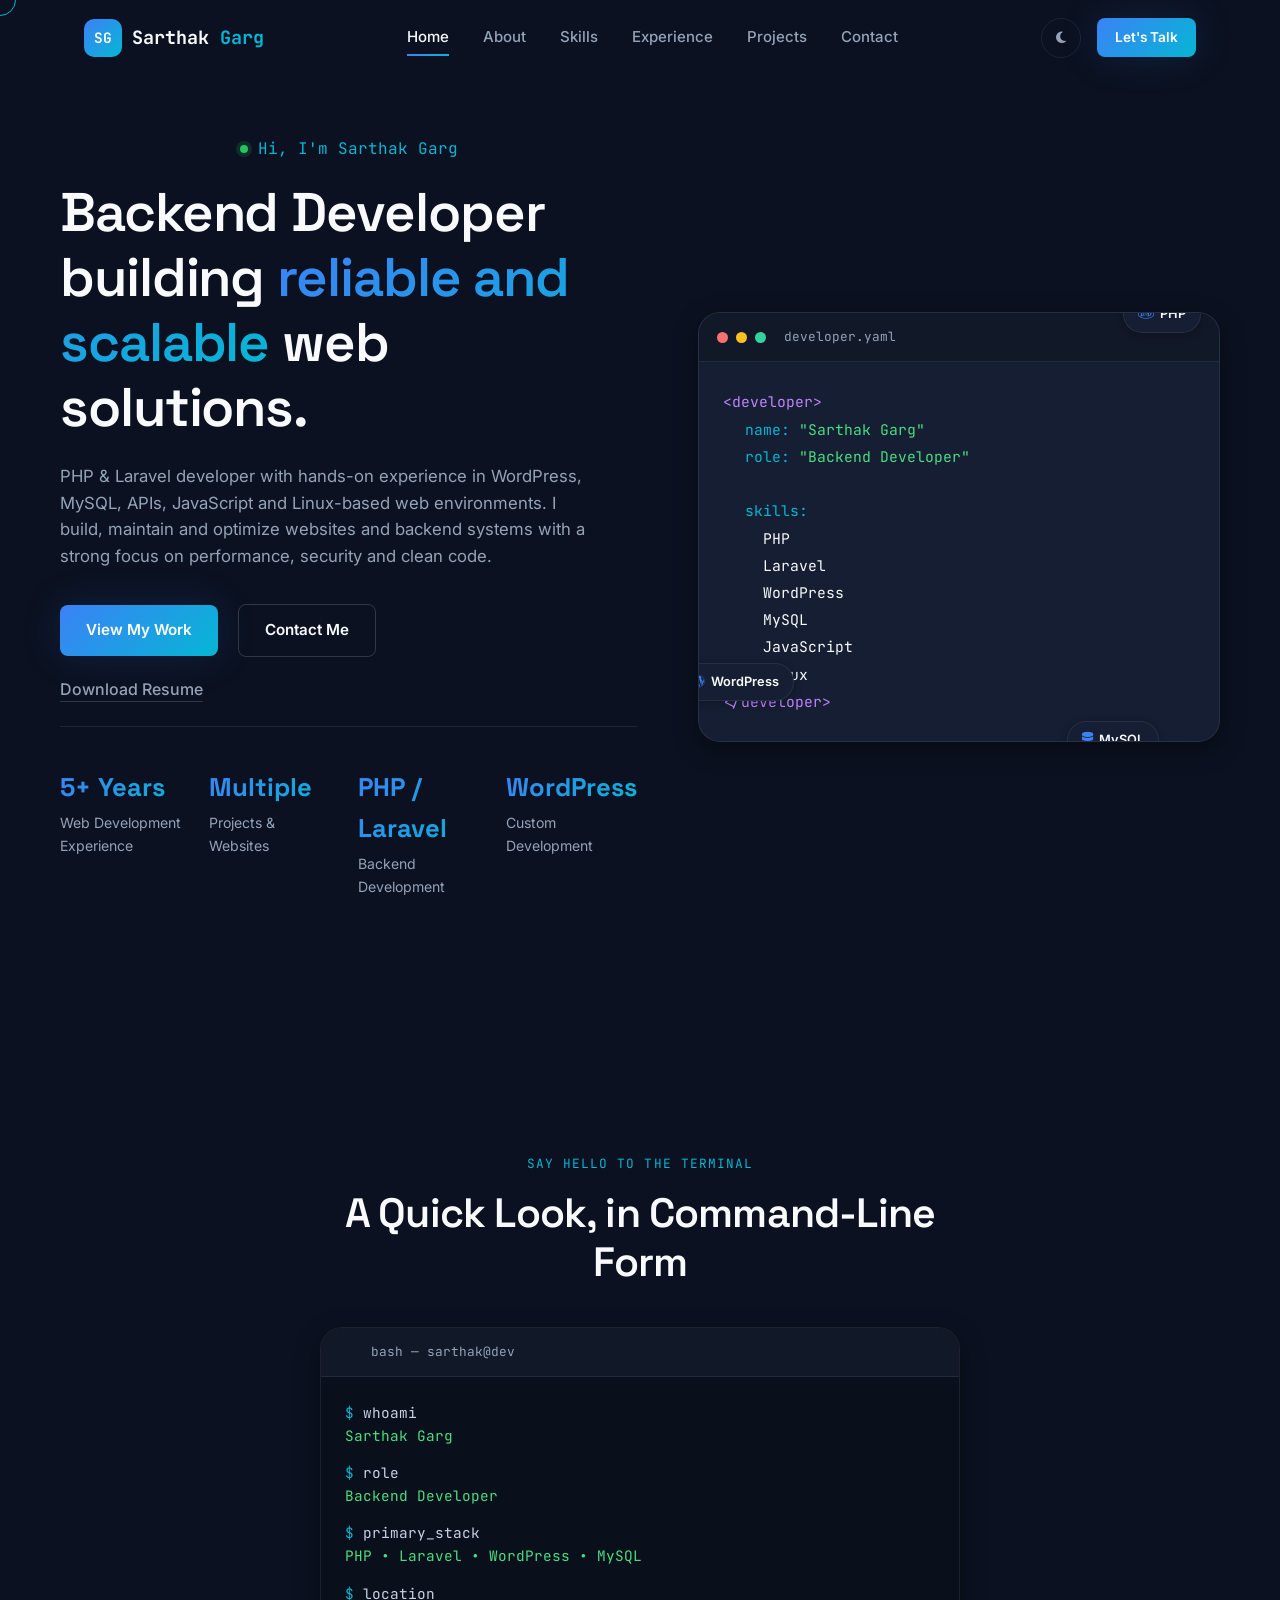
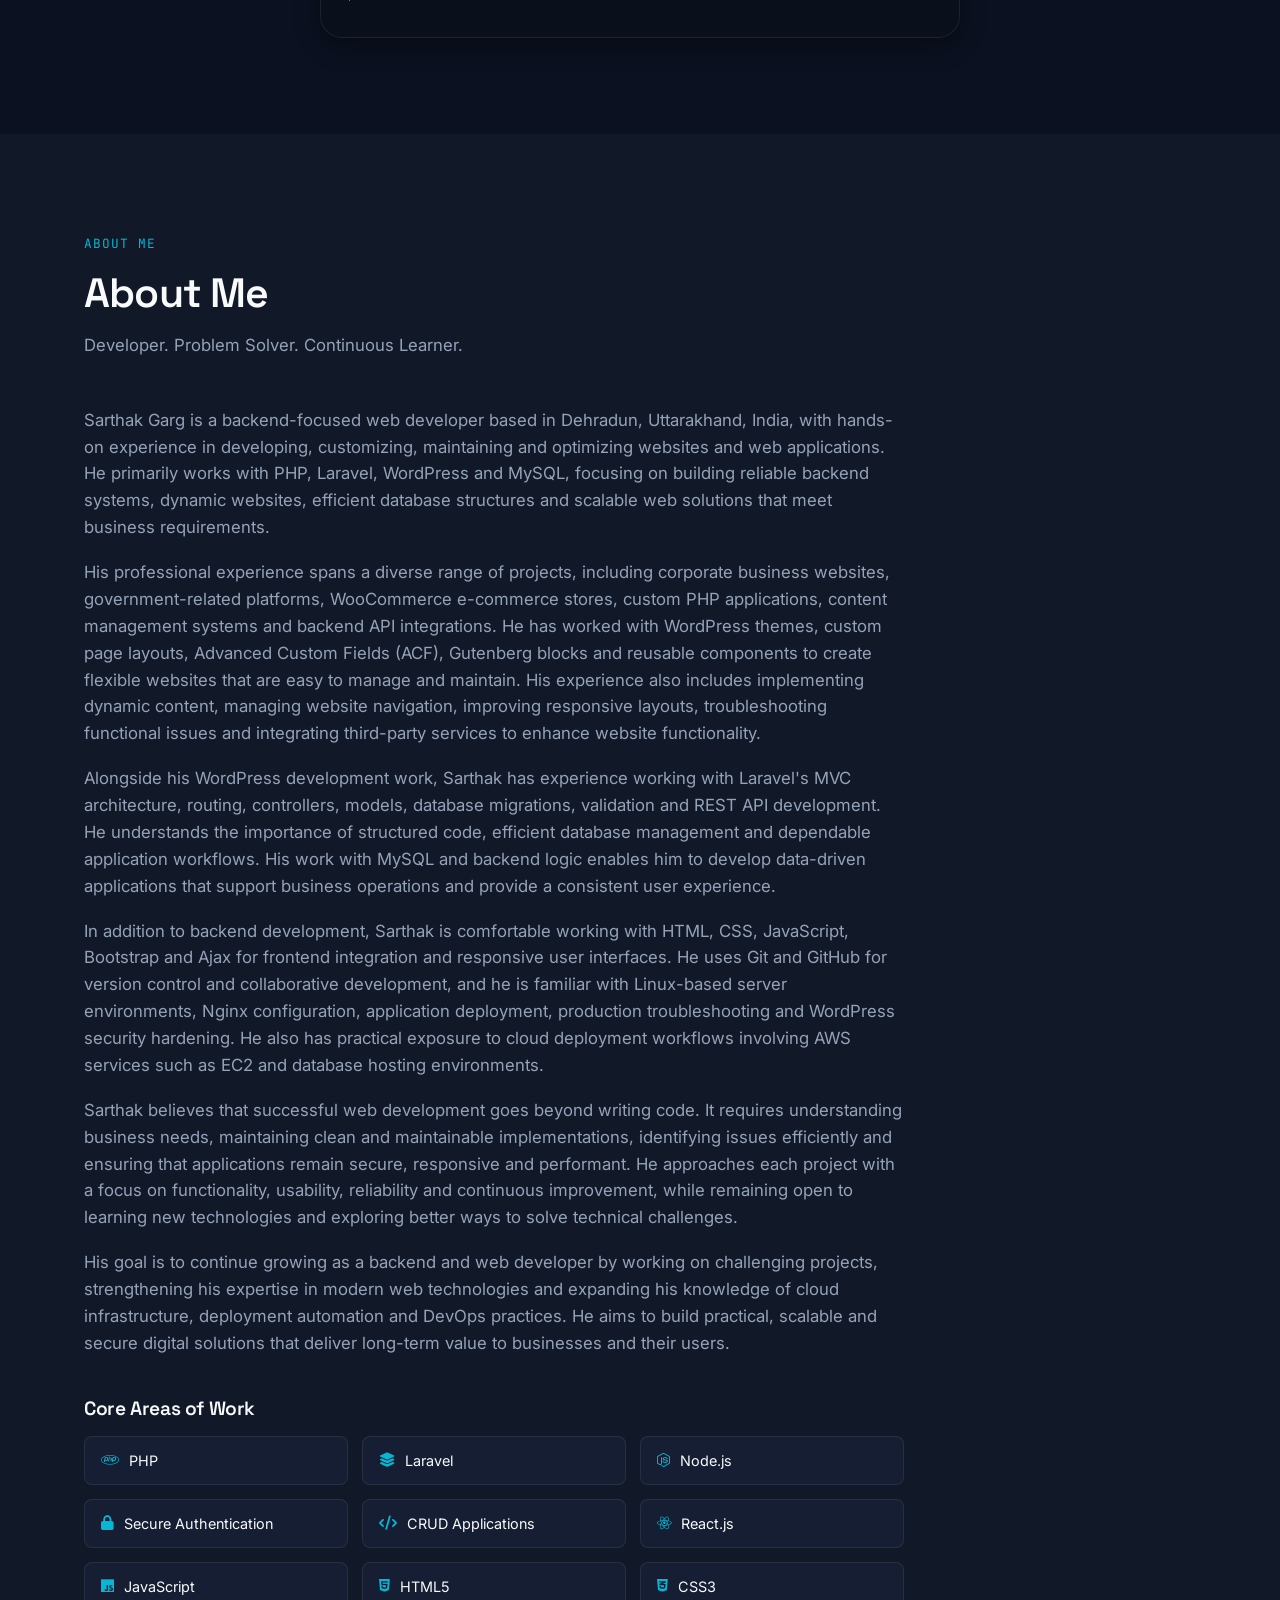
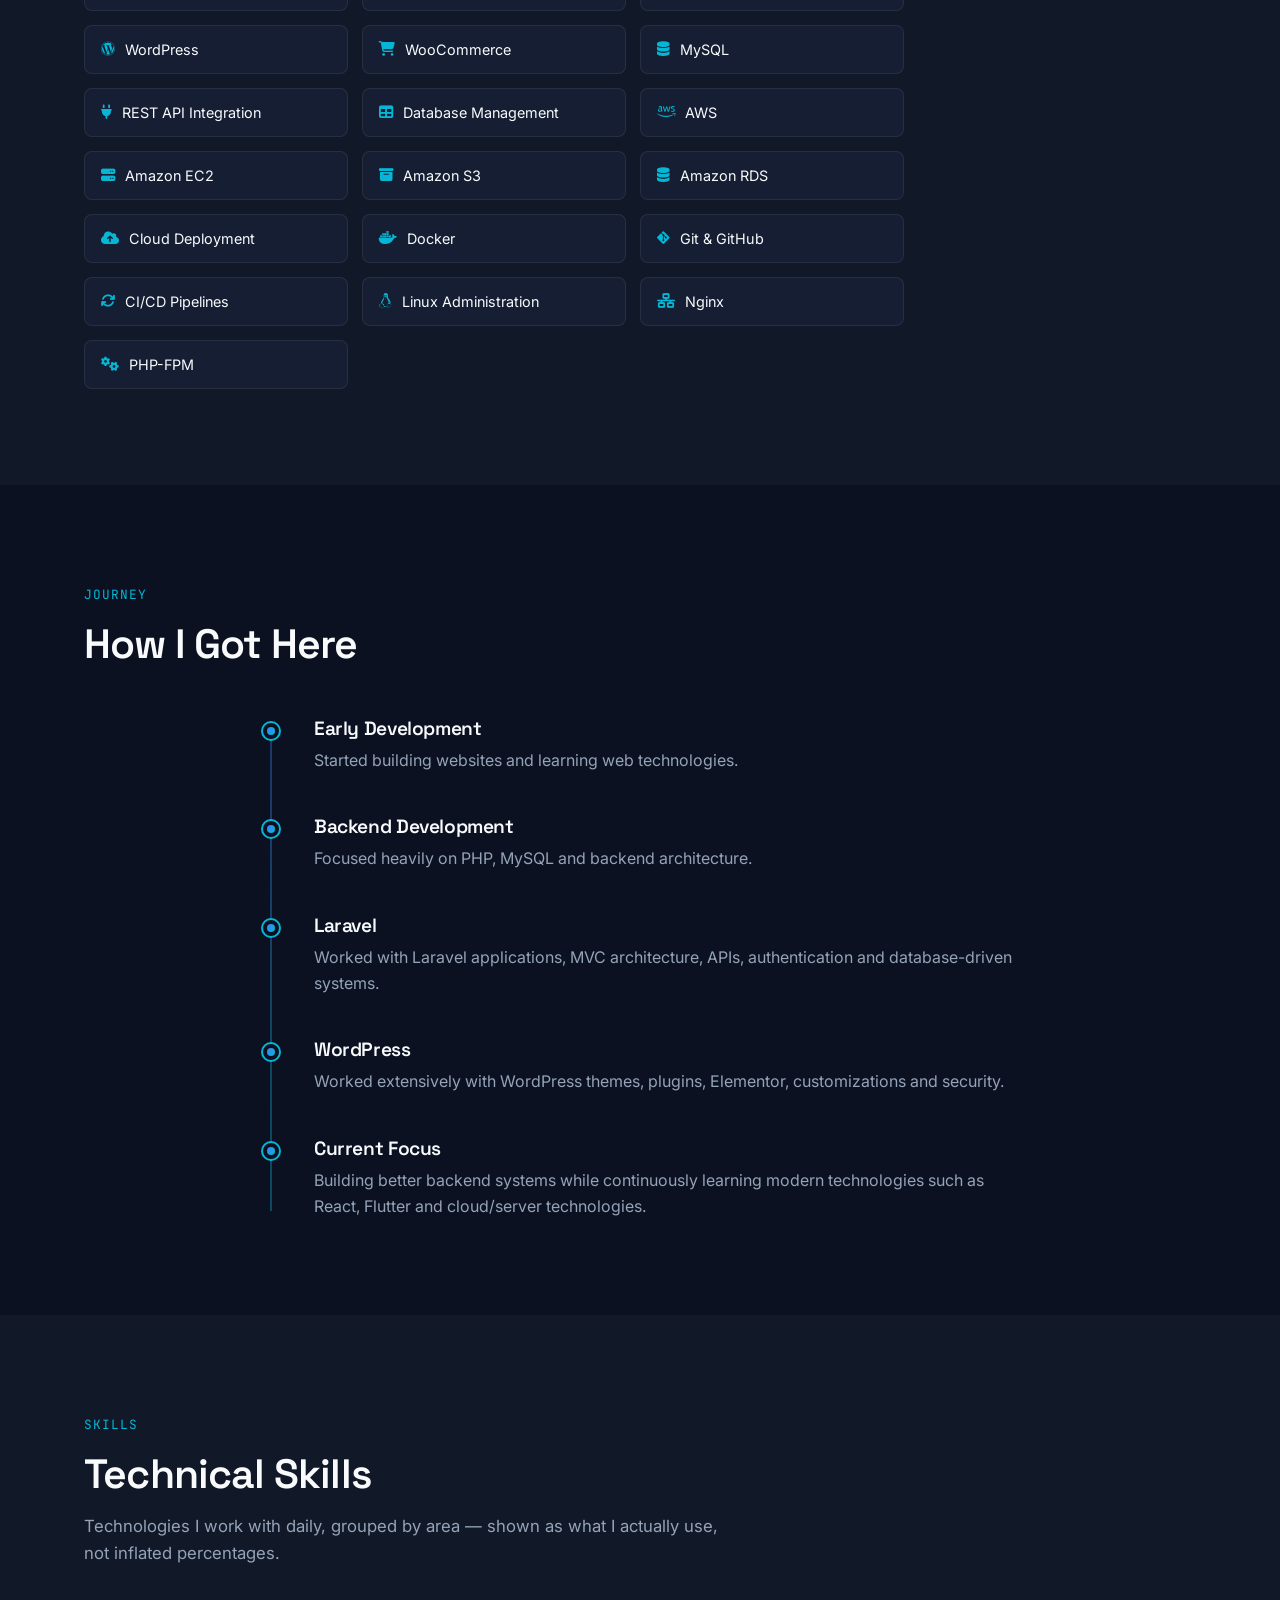
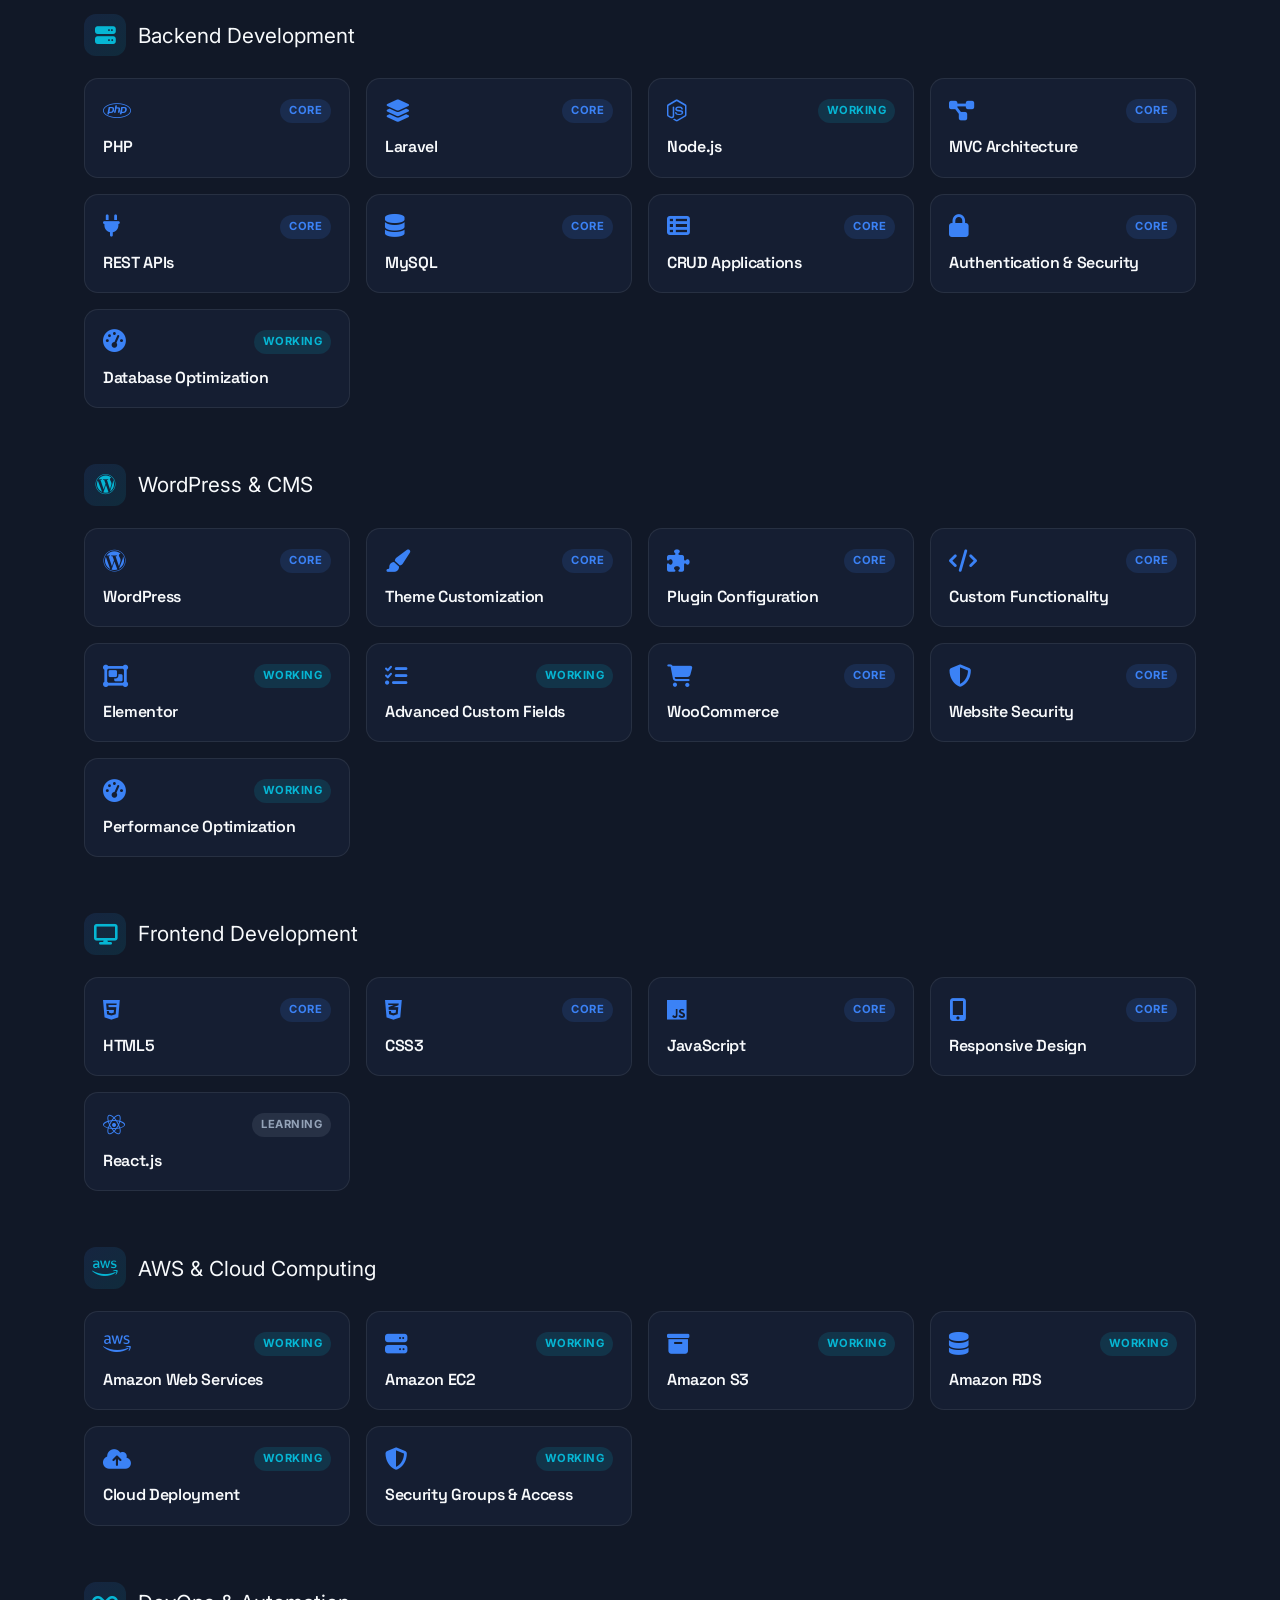
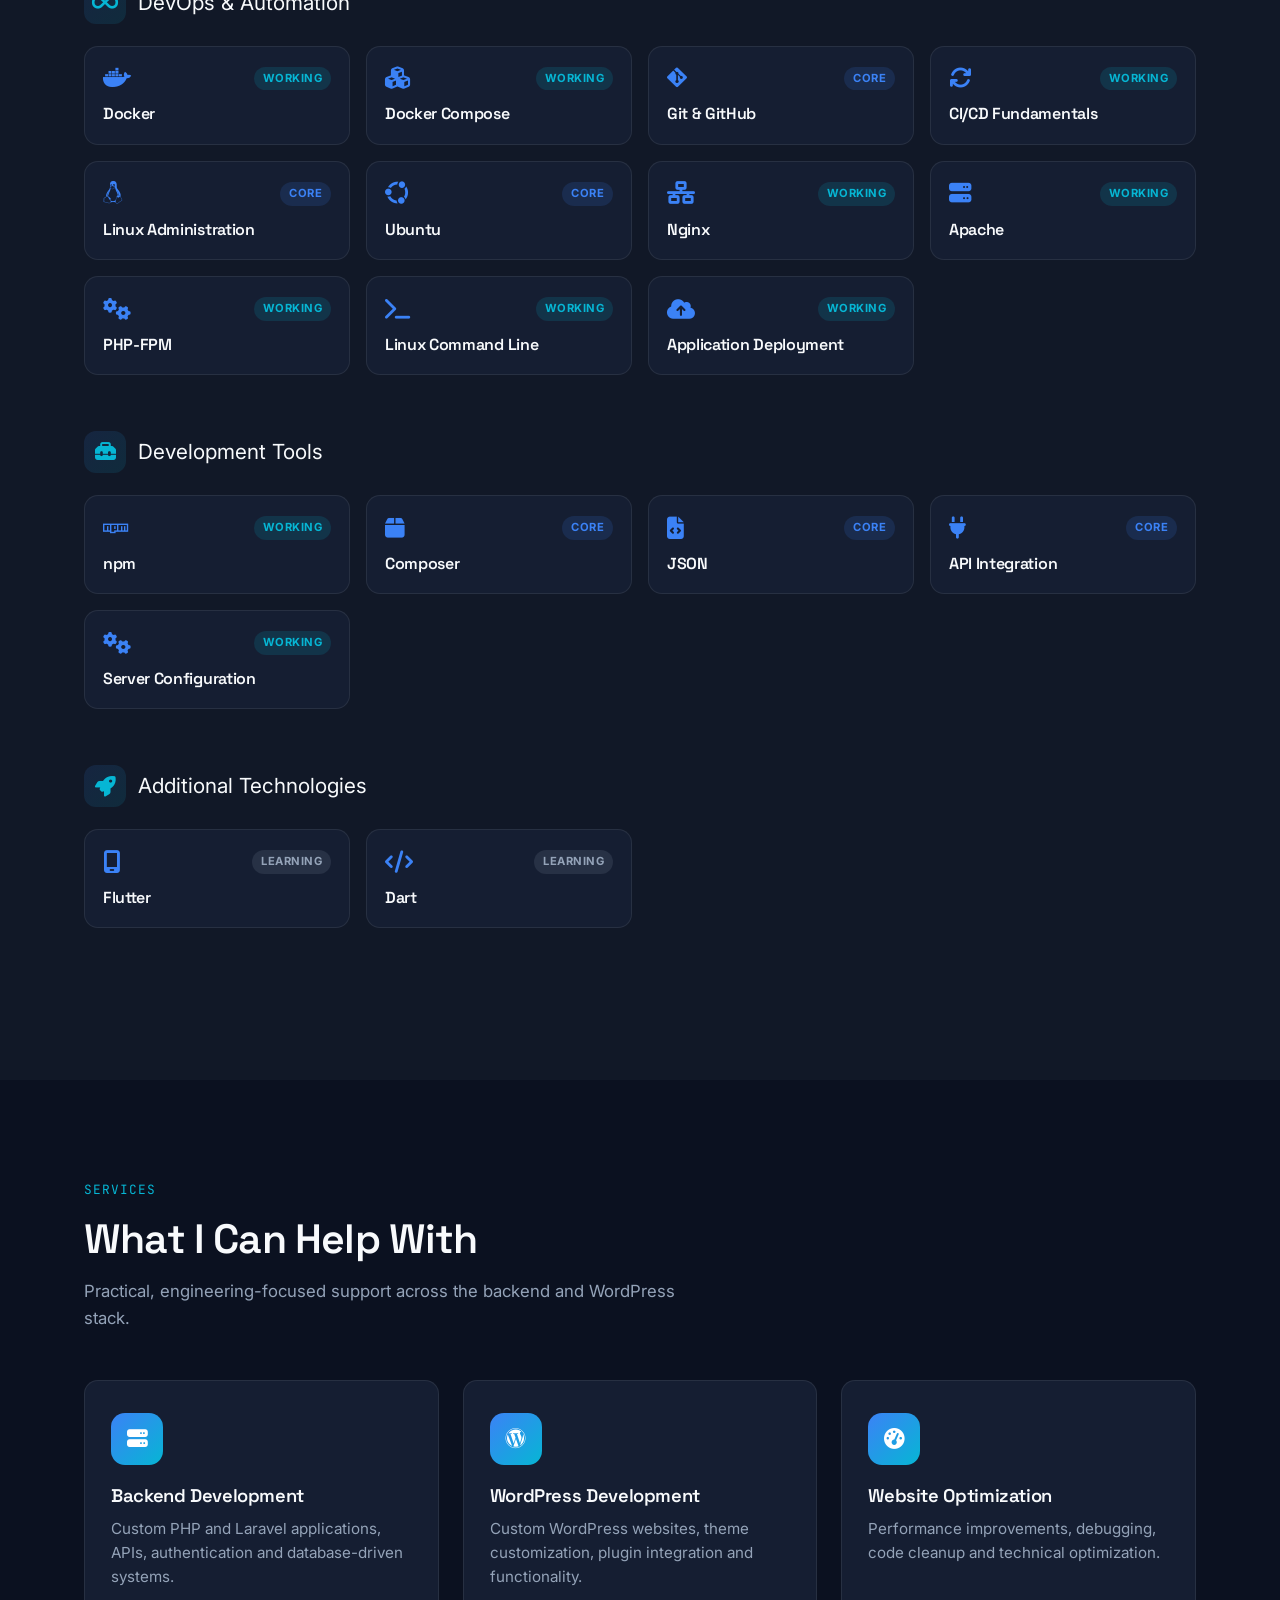
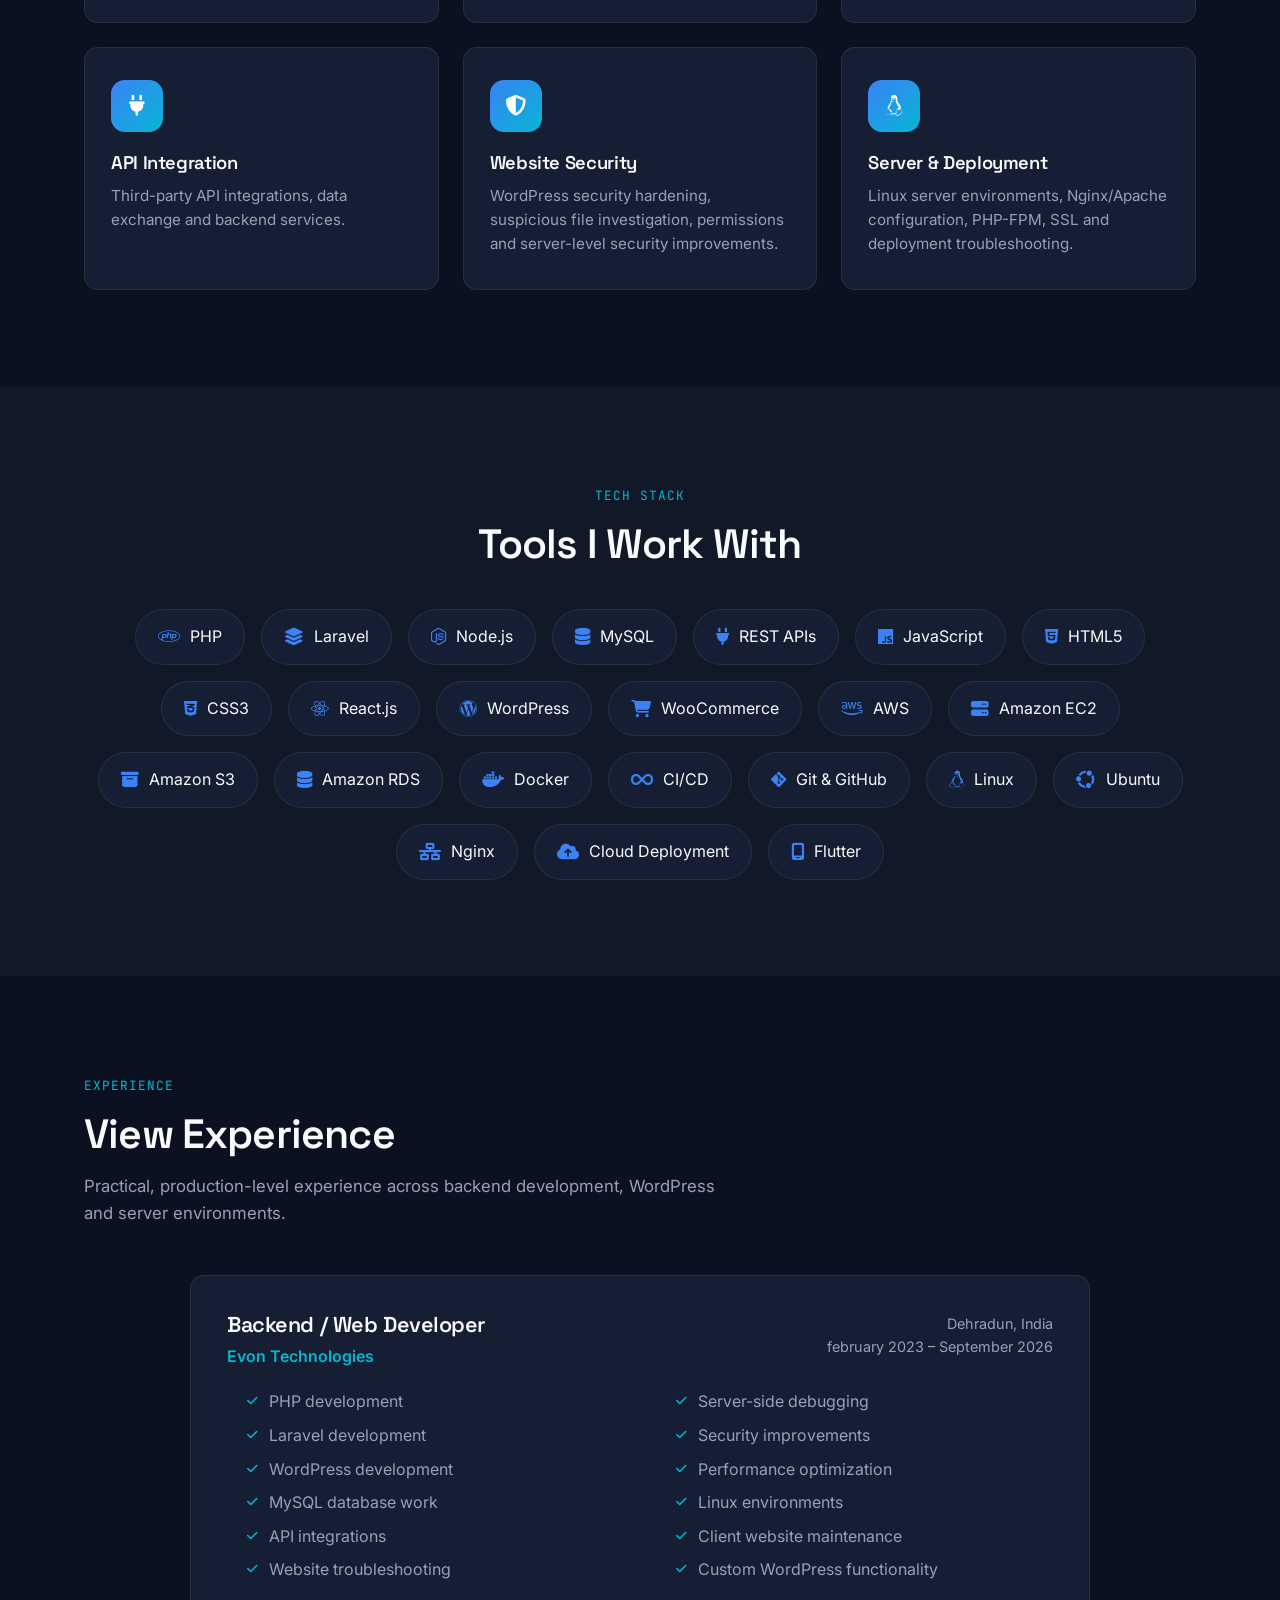
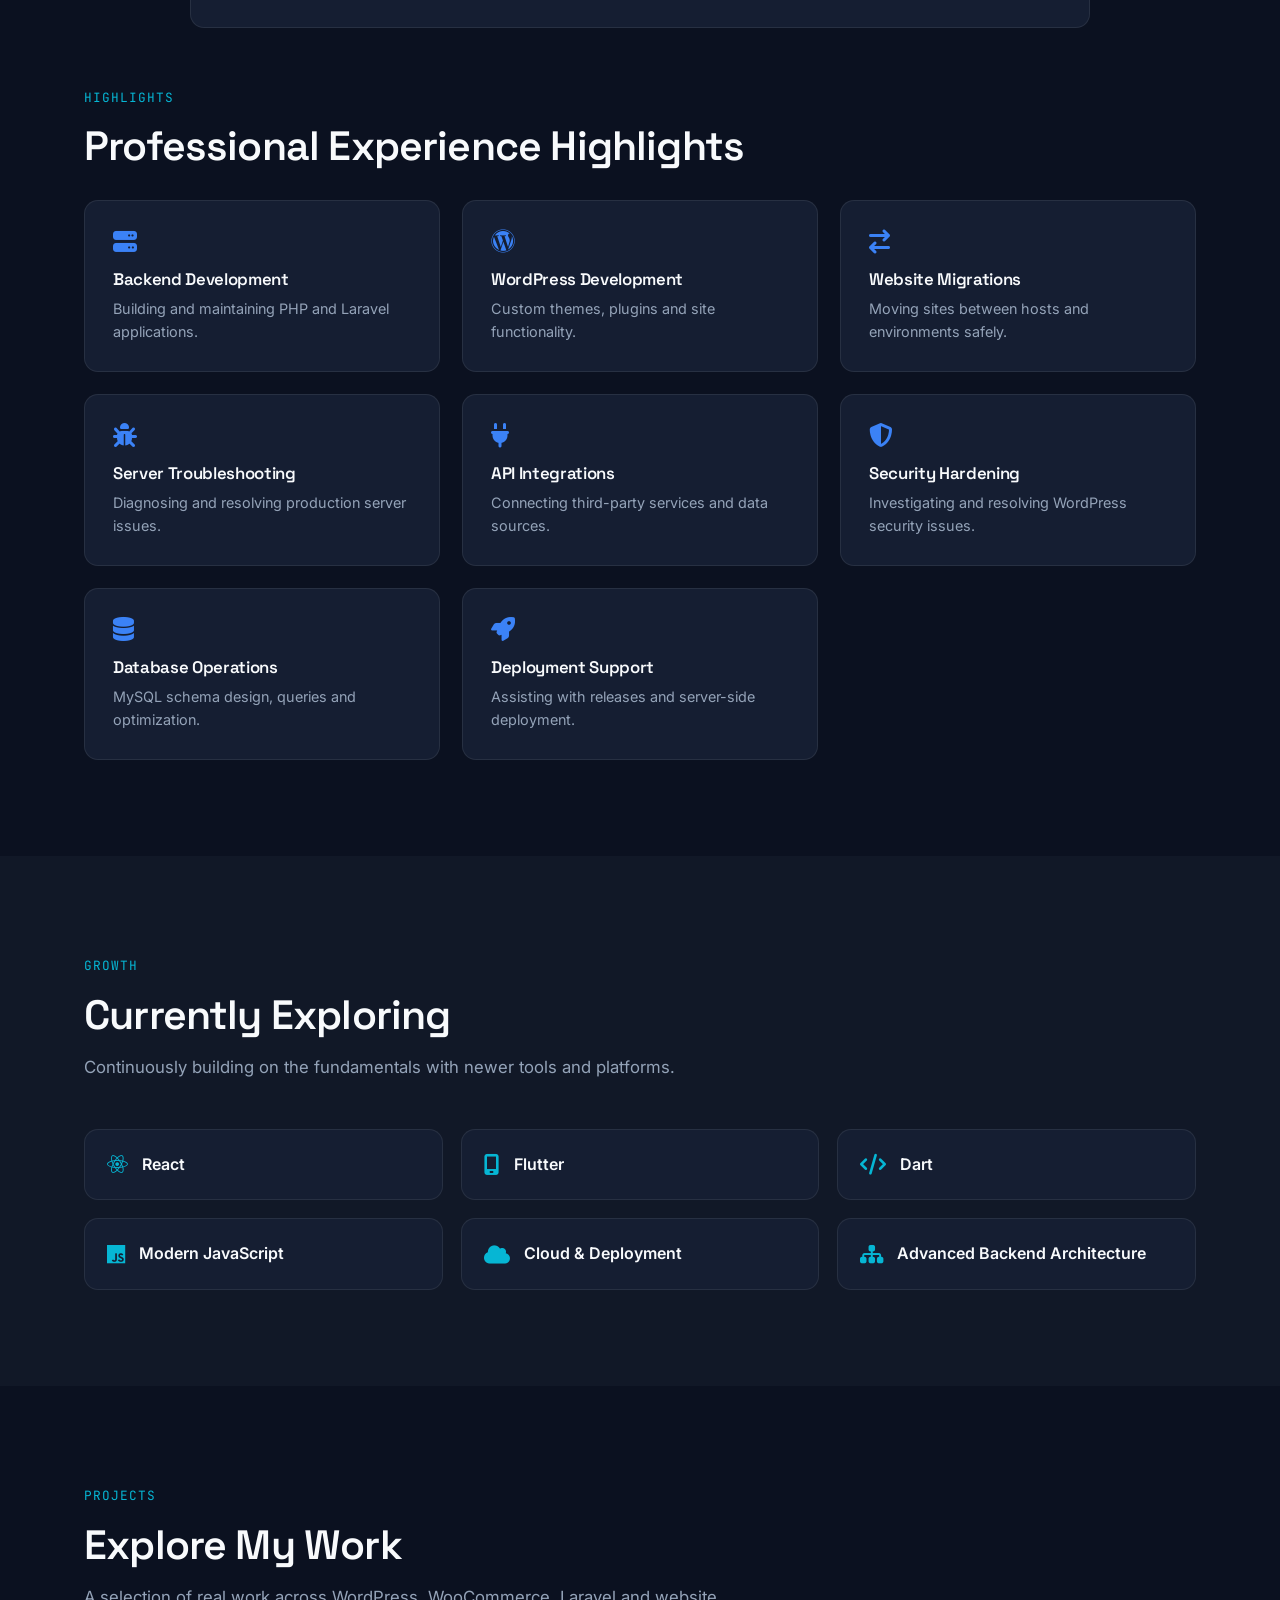
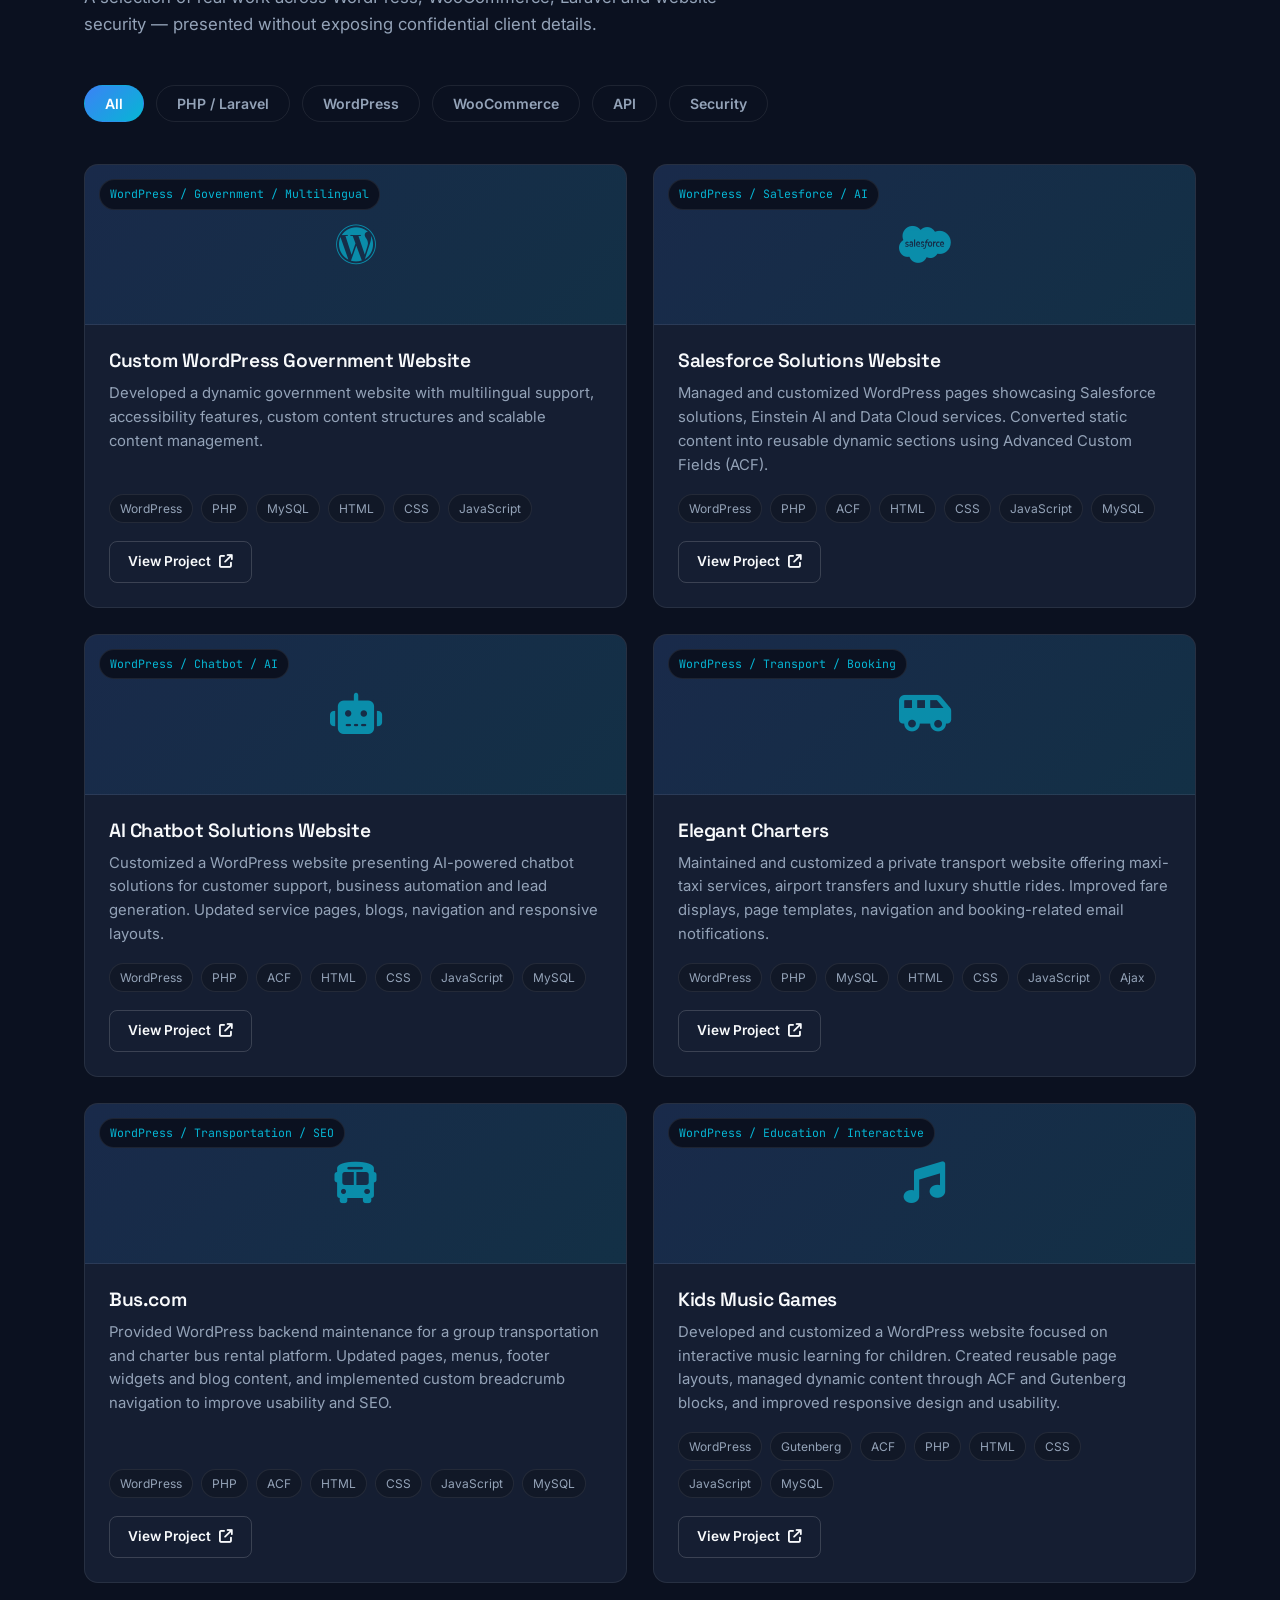
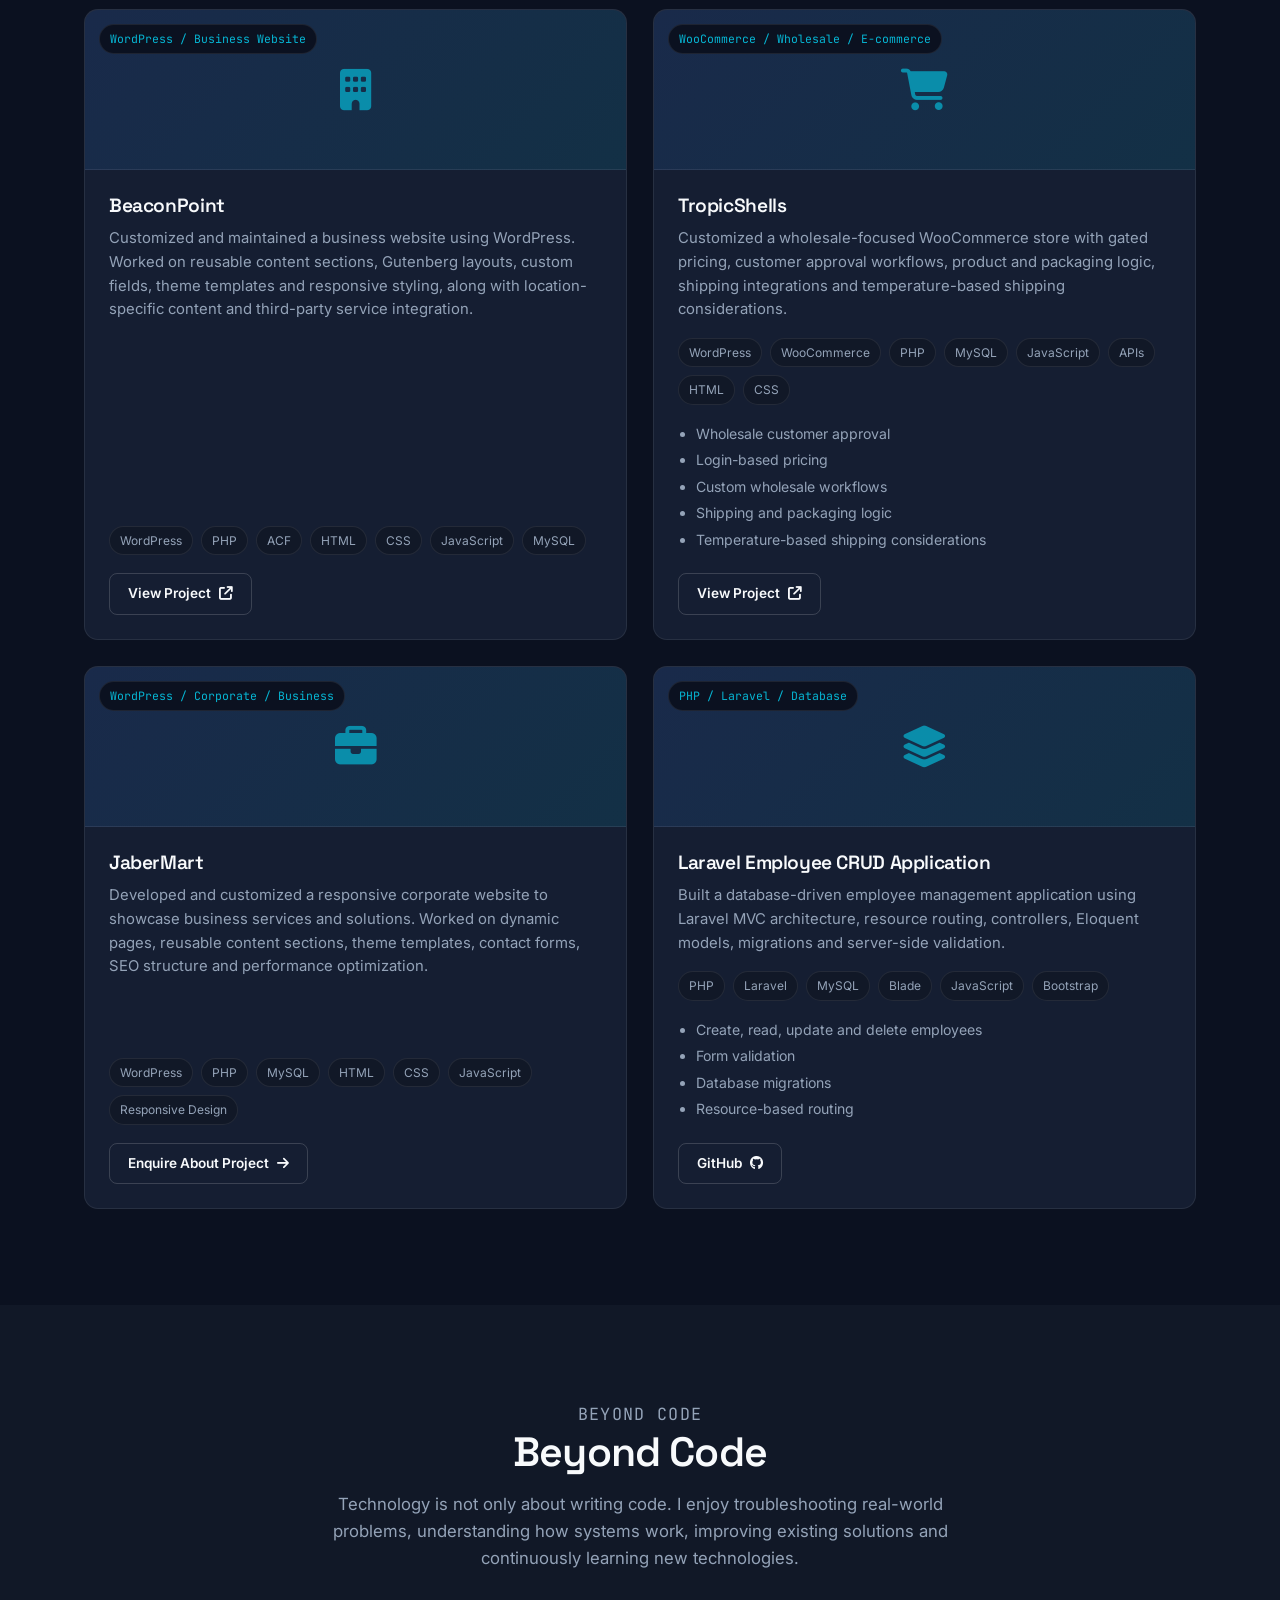
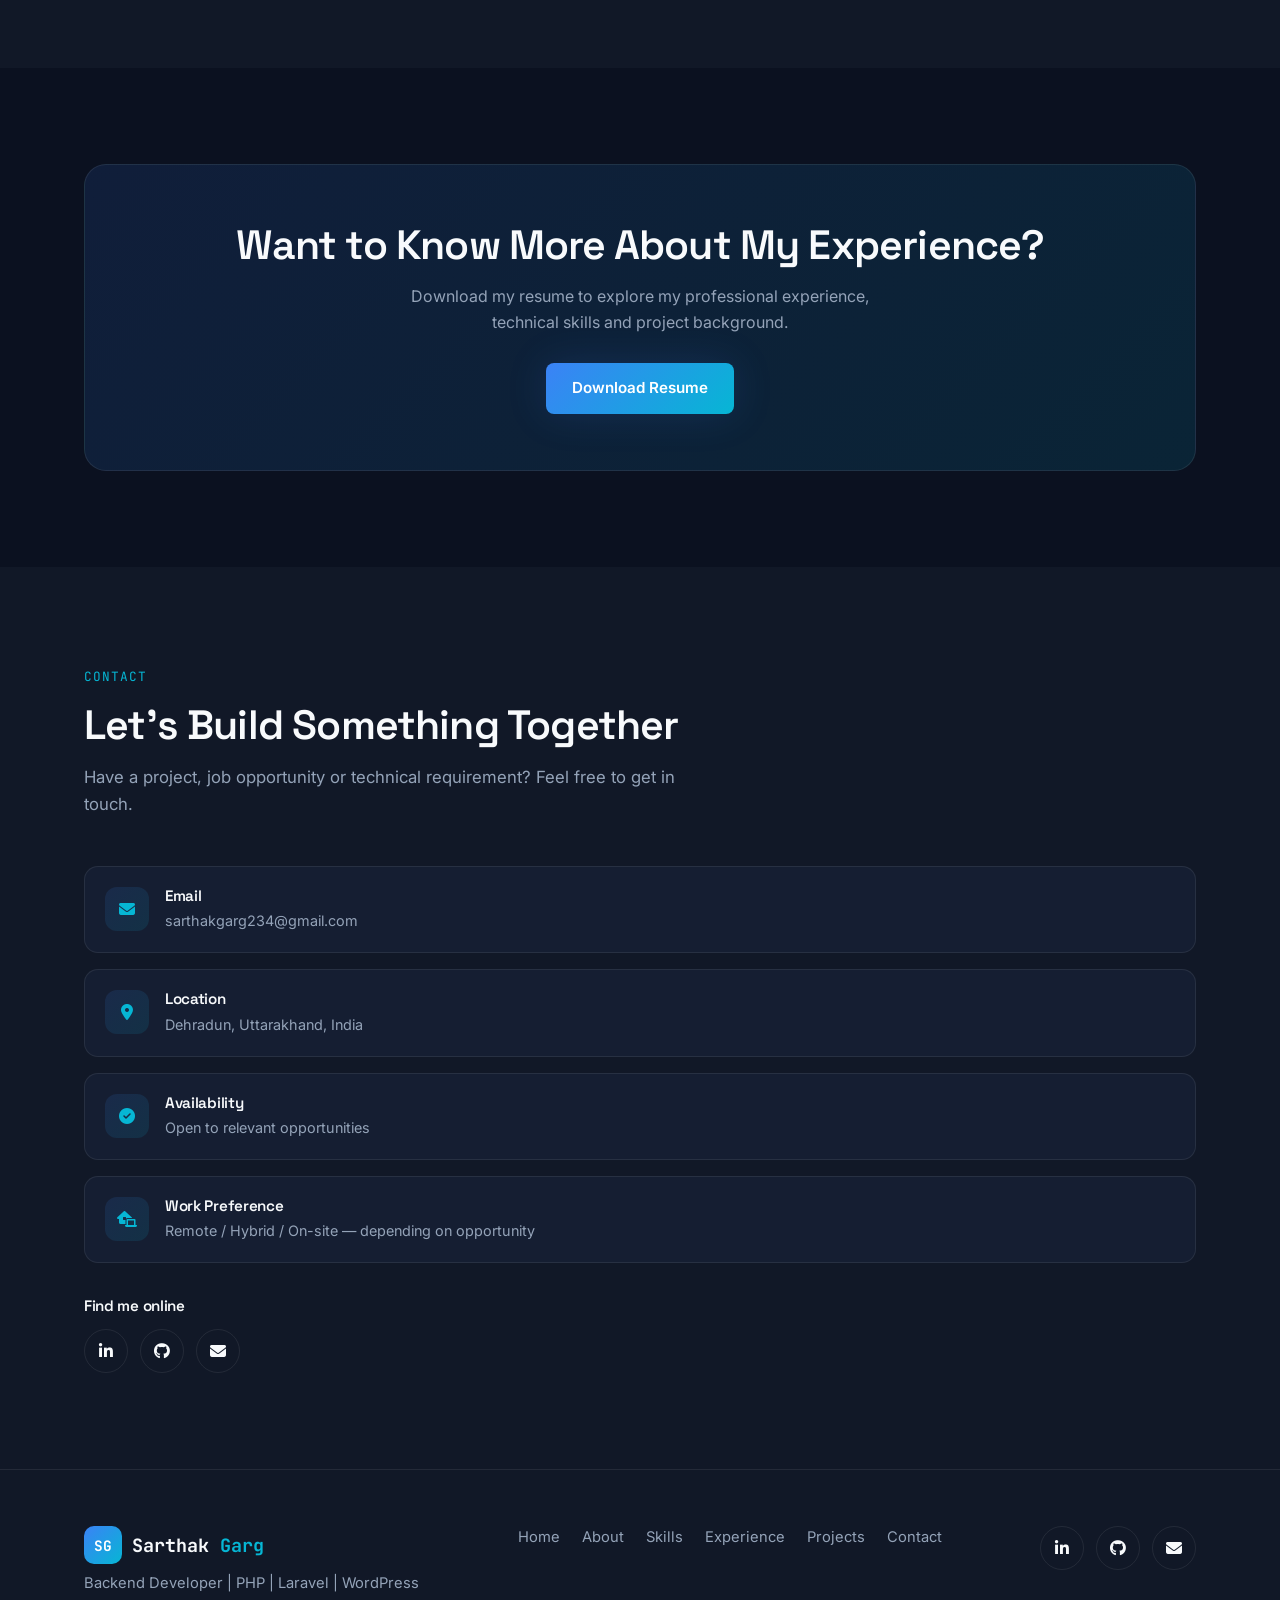
==== index.html @ 42a68d37 "Initial portfolio commit" ====
<!DOCTYPE html>
<html lang="en">

<head>
  <meta charset="UTF-8">
  <meta name="viewport" content="width=device-width, initial-scale=1.0">
  <title>Sarthak Garg | Backend Developer | PHP Laravel WordPress</title>
  <meta name="description"
    content="Sarthak Garg is a backend and web developer specializing in PHP, Laravel, WordPress, MySQL, APIs and modern web technologies.">
  <link rel="canonical" href="https://YOUR_DOMAIN_HERE/index.html">

  <meta property="og:type" content="website">
  <meta property="og:title" content="Sarthak Garg | Backend Developer | PHP Laravel WordPress">
  <meta property="og:description"
    content="Backend & web developer specializing in PHP, Laravel, WordPress, MySQL and APIs.">
  <meta property="og:url" content="https://YOUR_DOMAIN_HERE/index.html">

  <link rel="preconnect" href="https://fonts.googleapis.com">
  <link rel="preconnect" href="https://fonts.gstatic.com" crossorigin>
  <link
    href="https://fonts.googleapis.com/css2?family=Space+Grotesk:wght@500;600;700&family=Inter:wght@400;500;600&family=JetBrains+Mono:wght@400;500;700&display=swap"
    rel="stylesheet">
  <link rel="stylesheet" href="https://cdnjs.cloudflare.com/ajax/libs/font-awesome/6.5.1/css/all.min.css"
    integrity="sha512-DTOQO9RWCH3ppGqcWaEA1BIZOC6xxalwEsw9c2QQeAIftl+Vegovlnee1c9QX4TctnWMn13TZye+giMm8e2LwA=="
    crossorigin="anonymous" referrerpolicy="no-referrer">

  <link rel="stylesheet" href="css/style.css">
</head>

<body>
  <a href="#main-content" class="skip-link">Skip to content</a>

  <!-- NAVBAR -->
  <header class="navbar">
    <div class="nav-inner">
      <a href="#home" class="logo">
        <span class="logo-mark">SG</span>
        <span class="logo-full">Sarthak <span>Garg</span></span>
      </a>

      <nav class="nav-links" aria-label="Primary navigation">
        <a href="#home" class="nav-link active">Home</a>
        <a href="#about" class="nav-link">About</a>
        <a href="#skills" class="nav-link">Skills</a>
        <a href="#experience" class="nav-link">Experience</a>
        <a href="#projects" class="nav-link">Projects</a>
        <a href="#contact" class="nav-link">Contact</a>
      </nav>

      <div class="nav-actions">
        <button class="theme-toggle" aria-label="Toggle light and dark theme">
          <i class="fa-solid fa-moon" aria-hidden="true"></i>
          <i class="fa-solid fa-sun" aria-hidden="true"></i>
        </button>
        <a href="#contact" class="btn btn-primary btn-sm">Let's Talk</a>
        <button class="hamburger" aria-label="Open menu" aria-expanded="false">
          <span></span><span></span><span></span>
        </button>
      </div>
    </div>

    <nav class="mobile-menu" aria-label="Mobile navigation">
      <a href="#home" class="nav-link">Home</a>
      <a href="#about" class="nav-link">About</a>
      <a href="#skills" class="nav-link">Skills</a>
      <a href="#experience" class="nav-link">Experience</a>
      <a href="#projects" class="nav-link">Projects</a>
      <a href="#contact" class="nav-link">Contact</a>
      <a href="#contact" class="btn btn-primary">Let's Talk</a>
    </nav>
  </header>

  <main id="main-content">

    <!-- ================= HOME / HERO ================= -->
    <section id="home" class="hero">
      <div class="container hero-grid">
        <div class="hero-content">
          <p class="hero-greeting"><span class="dot" aria-hidden="true"></span> Hi, I'm Sarthak Garg</p>
          <h1 class="hero-title">Backend Developer building <span class="gradient-text">reliable and scalable</span> web
            solutions.</h1>
          <p class="hero-text">PHP &amp; Laravel developer with hands-on experience in WordPress, MySQL, APIs,
            JavaScript and Linux-based web environments. I build, maintain and optimize websites and backend systems
            with a strong focus on performance, security and clean code.</p>

          <div class="hero-ctas">
            <a href="#projects" class="btn btn-primary">View My Work</a>
            <a href="#contact" class="btn btn-outline">Contact Me</a>
          </div>
          <a href="https://drive.google.com/file/d/1jdo0aaHrvxRvj623haS86ghfmIVxp_43/view?usp=drive_link"
            class="text-link" download>Download Resume</a>

          <div class="hero-stats">
            <div class="stat">
              <div class="stat-value">5+ Years</div>
              <div class="stat-label">Web Development Experience</div>
            </div>
            <div class="stat">
              <div class="stat-value">Multiple</div>
              <div class="stat-label">Projects &amp; Websites</div>
            </div>
            <div class="stat">
              <div class="stat-value">PHP / Laravel</div>
              <div class="stat-label">Backend Development</div>
            </div>
            <div class="stat">
              <div class="stat-value">WordPress</div>
              <div class="stat-label">Custom Development</div>
            </div>
          </div>
        </div>

        <div class="hero-visual">
          <div class="dev-card">
            <span class="badge-float badge-1"><i class="fa-brands fa-php" aria-hidden="true"></i> PHP</span>
            <span class="badge-float badge-2"><i class="fa-brands fa-wordpress" aria-hidden="true"></i> WordPress</span>
            <span class="badge-float badge-3"><i class="fa-solid fa-database" aria-hidden="true"></i> MySQL</span>

            <div class="dev-card-header">
              <span class="dot dot-red" aria-hidden="true"></span>
              <span class="dot dot-yellow" aria-hidden="true"></span>
              <span class="dot dot-green" aria-hidden="true"></span>
              <span class="filename">developer.yaml</span>
            </div>
            <div class="dev-card-body">
              <div><span class="tag">&lt;developer&gt;</span></div>
              <div class="indent"><span class="key">name:</span> <span class="str">"Sarthak Garg"</span></div>
              <div class="indent"><span class="key">role:</span> <span class="str">"Backend Developer"</span></div>
              <div class="indent">&nbsp;</div>
              <div class="indent"><span class="key">skills:</span></div>
              <div class="indent">&nbsp;&nbsp;PHP</div>
              <div class="indent">&nbsp;&nbsp;Laravel</div>
              <div class="indent">&nbsp;&nbsp;WordPress</div>
              <div class="indent">&nbsp;&nbsp;MySQL</div>
              <div class="indent">&nbsp;&nbsp;JavaScript</div>
              <div class="indent">&nbsp;&nbsp;Linux</div>
              <div><span class="tag">&lt;/developer&gt;</span></div>
            </div>
          </div>
        </div>
      </div>
    </section>

    <!-- TERMINAL -->
    <section>
      <div class="container">
        <div class="reveal" style="max-width:640px; margin:0 auto 40px; text-align:center;">
          <p class="eyebrow">Say hello to the terminal</p>
          <h2 class="section-heading">A Quick Look, in Command-Line Form</h2>
        </div>
        <div class="reveal" style="max-width:640px; margin:0 auto;">
          <div class="terminal-card">
            <div class="terminal-header">
              <span class="dot dot-red" aria-hidden="true"></span>
              <span class="dot dot-yellow" aria-hidden="true"></span>
              <span class="dot dot-green" aria-hidden="true"></span>
              <span class="filename">bash — sarthak@dev</span>
            </div>
            <div class="terminal-body" aria-live="polite"></div>
          </div>
        </div>
      </div>
    </section>

    <!-- ================= ABOUT ================= -->
    <section id="about" class="intro-section">
      <div class="container">
        <div class="section-intro reveal">
          <p class="eyebrow">About Me</p>
          <h2 class="section-heading">About Me</h2>
          <p class="section-sub">Developer. Problem Solver. Continuous Learner.</p>
        </div>

        <div style="max-width:820px;">
          <div class="reveal" style="margin-bottom:40px;">
            <p style="color:var(--text-secondary); font-size:1.05rem; margin-bottom:18px;">Sarthak Garg is a backend-focused web developer based in Dehradun, Uttarakhand, India, with hands-on experience in developing, customizing, maintaining and optimizing websites and web applications. He primarily works with PHP, Laravel, WordPress and MySQL, focusing on building reliable backend systems, dynamic websites, efficient database structures and scalable web solutions that meet business requirements.</p>

            <p style="color:var(--text-secondary); font-size:1.05rem; margin-bottom:18px;">His professional experience spans a diverse range of projects, including corporate business websites, government-related platforms, WooCommerce e-commerce stores, custom PHP applications, content management systems and backend API integrations. He has worked with WordPress themes, custom page layouts, Advanced Custom Fields (ACF), Gutenberg blocks and reusable components to create flexible websites that are easy to manage and maintain. His experience also includes implementing dynamic content, managing website navigation, improving responsive layouts, troubleshooting functional issues and integrating third-party services to enhance website functionality.</p>

            <p style="color:var(--text-secondary); font-size:1.05rem; margin-bottom:18px;">Alongside his WordPress development work, Sarthak has experience working with Laravel's MVC architecture, routing, controllers, models, database migrations, validation and REST API development. He understands the importance of structured code, efficient database management and dependable application workflows. His work with MySQL and backend logic enables him to develop data-driven applications that support business operations and provide a consistent user experience.</p>

            <p style="color:var(--text-secondary); font-size:1.05rem; margin-bottom:18px;">In addition to backend development, Sarthak is comfortable working with HTML, CSS, JavaScript, Bootstrap and Ajax for frontend integration and responsive user interfaces. He uses Git and GitHub for version control and collaborative development, and he is familiar with Linux-based server environments, Nginx configuration, application deployment, production troubleshooting and WordPress security hardening. He also has practical exposure to cloud deployment workflows involving AWS services such as EC2 and database hosting environments.</p>

            <p style="color:var(--text-secondary); font-size:1.05rem; margin-bottom:18px;">Sarthak believes that successful web development goes beyond writing code. It requires understanding business needs, maintaining clean and maintainable implementations, identifying issues efficiently and ensuring that applications remain secure, responsive and performant. He approaches each project with a focus on functionality, usability, reliability and continuous improvement, while remaining open to learning new technologies and exploring better ways to solve technical challenges.</p>

            <p style="color:var(--text-secondary); font-size:1.05rem; margin-bottom:18px;">His goal is to continue growing as a backend and web developer by working on challenging projects, strengthening his expertise in modern web technologies and expanding his knowledge of cloud infrastructure, deployment automation and DevOps practices. He aims to build practical, scalable and secure digital solutions that deliver long-term value to businesses and their users.</p>
          </div>

          <div class="reveal">
            <h3 style="font-size:1.2rem; margin-bottom:16px;">Core Areas of Work</h3>
            <div class="detail-grid">
              <!-- Backend Development -->
              <div class="detail-pill"><i class="fa-brands fa-php" aria-hidden="true"></i> PHP</div>
              <div class="detail-pill"><i class="fa-solid fa-layer-group" aria-hidden="true"></i> Laravel</div>
              <div class="detail-pill"><i class="fa-brands fa-node-js" aria-hidden="true"></i> Node.js</div>
              <div class="detail-pill"><i class="fa-solid fa-lock" aria-hidden="true"></i> Secure Authentication</div>
              <div class="detail-pill"><i class="fa-solid fa-code" aria-hidden="true"></i> CRUD Applications</div>

              <!-- Frontend Development -->
              <div class="detail-pill"><i class="fa-brands fa-react" aria-hidden="true"></i> React.js</div>
              <div class="detail-pill"><i class="fa-brands fa-js" aria-hidden="true"></i> JavaScript</div>
              <div class="detail-pill"><i class="fa-brands fa-html5" aria-hidden="true"></i> HTML5</div>
              <div class="detail-pill"><i class="fa-brands fa-css3-alt" aria-hidden="true"></i> CSS3</div>

              <!-- CMS & Database -->
              <div class="detail-pill"><i class="fa-brands fa-wordpress" aria-hidden="true"></i> WordPress</div>
              <div class="detail-pill"><i class="fa-solid fa-cart-shopping" aria-hidden="true"></i> WooCommerce</div>
              <div class="detail-pill"><i class="fa-solid fa-database" aria-hidden="true"></i> MySQL</div>
              <div class="detail-pill"><i class="fa-solid fa-plug" aria-hidden="true"></i> REST API Integration</div>
              <div class="detail-pill"><i class="fa-solid fa-table" aria-hidden="true"></i> Database Management</div>

              <!-- AWS & Cloud -->
              <div class="detail-pill"><i class="fa-brands fa-aws" aria-hidden="true"></i> AWS</div>
              <div class="detail-pill"><i class="fa-solid fa-server" aria-hidden="true"></i> Amazon EC2</div>
              <div class="detail-pill"><i class="fa-solid fa-box-archive" aria-hidden="true"></i> Amazon S3</div>
              <div class="detail-pill"><i class="fa-solid fa-database" aria-hidden="true"></i> Amazon RDS</div>
              <div class="detail-pill"><i class="fa-solid fa-cloud-arrow-up" aria-hidden="true"></i> Cloud Deployment
              </div>

              <!-- DevOps & Server Administration -->
              <div class="detail-pill"><i class="fa-brands fa-docker" aria-hidden="true"></i> Docker</div>
              <div class="detail-pill"><i class="fa-brands fa-git-alt" aria-hidden="true"></i> Git & GitHub</div>
              <div class="detail-pill"><i class="fa-solid fa-arrows-rotate" aria-hidden="true"></i> CI/CD Pipelines
              </div>
              <div class="detail-pill"><i class="fa-brands fa-linux" aria-hidden="true"></i> Linux Administration</div>
              <div class="detail-pill"><i class="fa-solid fa-network-wired" aria-hidden="true"></i> Nginx</div>
              <div class="detail-pill"><i class="fa-solid fa-gears" aria-hidden="true"></i> PHP-FPM</div>
            </div>
          </div>
        </div>
      </div>
    </section>

    <!-- TIMELINE -->
    <section>
      <div class="container">
        <div class="reveal" style="margin-bottom:48px;">
          <p class="eyebrow">Journey</p>
          <h2 class="section-heading">How I Got Here</h2>
        </div>
        <div class="timeline">
          <div class="timeline-item reveal">
            <span class="timeline-dot" aria-hidden="true"></span>
            <h3>Early Development</h3>
            <p>Started building websites and learning web technologies.</p>
          </div>
          <div class="timeline-item reveal">
            <span class="timeline-dot" aria-hidden="true"></span>
            <h3>Backend Development</h3>
            <p>Focused heavily on PHP, MySQL and backend architecture.</p>
          </div>
          <div class="timeline-item reveal">
            <span class="timeline-dot" aria-hidden="true"></span>
            <h3>Laravel</h3>
            <p>Worked with Laravel applications, MVC architecture, APIs, authentication and database-driven systems.</p>
          </div>
          <div class="timeline-item reveal">
            <span class="timeline-dot" aria-hidden="true"></span>
            <h3>WordPress</h3>
            <p>Worked extensively with WordPress themes, plugins, Elementor, customizations and security.</p>
          </div>
          <div class="timeline-item reveal">
            <span class="timeline-dot" aria-hidden="true"></span>
            <h3>Current Focus</h3>
            <p>Building better backend systems while continuously learning modern technologies such as React, Flutter
              and cloud/server technologies.</p>
          </div>
        </div>
      </div>
    </section>

    <!-- ================= SKILLS ================= -->
    <section id="skills" class="intro-section">
      <div class="container">
        <div class="section-intro reveal">
          <p class="eyebrow">Skills</p>
          <h2 class="section-heading">Technical Skills</h2>
          <p class="section-sub">Technologies I work with daily, grouped by area — shown as what I actually use, not
            inflated percentages.</p>
        </div>

        <!-- ===================== BACKEND ===================== -->
        <div class="skill-category reveal">
          <div class="skill-category-title">
            <i class="fa-solid fa-server" aria-hidden="true"></i> Backend Development
          </div>
          <div class="skill-grid">

            <div class="card skill-card">
              <div class="skill-card-top"><i class="fa-brands fa-php skill-icon"></i><span
                  class="skill-level level-strong">Core</span></div>
              <h4>PHP</h4>
            </div>

            <div class="card skill-card">
              <div class="skill-card-top"><i class="fa-solid fa-layer-group skill-icon"></i><span
                  class="skill-level level-strong">Core</span></div>
              <h4>Laravel</h4>
            </div>

            <div class="card skill-card">
              <div class="skill-card-top"><i class="fa-brands fa-node-js skill-icon"></i><span
                  class="skill-level level-working">Working</span></div>
              <h4>Node.js</h4>
            </div>

            <div class="card skill-card">
              <div class="skill-card-top"><i class="fa-solid fa-diagram-project skill-icon"></i><span
                  class="skill-level level-strong">Core</span></div>
              <h4>MVC Architecture</h4>
            </div>

            <div class="card skill-card">
              <div class="skill-card-top"><i class="fa-solid fa-plug skill-icon"></i><span
                  class="skill-level level-strong">Core</span></div>
              <h4>REST APIs</h4>
            </div>

            <div class="card skill-card">
              <div class="skill-card-top"><i class="fa-solid fa-database skill-icon"></i><span
                  class="skill-level level-strong">Core</span></div>
              <h4>MySQL</h4>
            </div>

            <div class="card skill-card">
              <div class="skill-card-top"><i class="fa-solid fa-table-list skill-icon"></i><span
                  class="skill-level level-strong">Core</span></div>
              <h4>CRUD Applications</h4>
            </div>

            <div class="card skill-card">
              <div class="skill-card-top"><i class="fa-solid fa-lock skill-icon"></i><span
                  class="skill-level level-strong">Core</span></div>
              <h4>Authentication & Security</h4>
            </div>

            <div class="card skill-card">
              <div class="skill-card-top"><i class="fa-solid fa-gauge-high skill-icon"></i><span
                  class="skill-level level-working">Working</span></div>
              <h4>Database Optimization</h4>
            </div>

          </div>
        </div>


        <!-- ===================== WORDPRESS ===================== -->
        <div class="skill-category reveal">
          <div class="skill-category-title">
            <i class="fa-brands fa-wordpress" aria-hidden="true"></i> WordPress & CMS
          </div>
          <div class="skill-grid">

            <div class="card skill-card">
              <div class="skill-card-top"><i class="fa-brands fa-wordpress skill-icon"></i><span
                  class="skill-level level-strong">Core</span></div>
              <h4>WordPress</h4>
            </div>

            <div class="card skill-card">
              <div class="skill-card-top"><i class="fa-solid fa-paintbrush skill-icon"></i><span
                  class="skill-level level-strong">Core</span></div>
              <h4>Theme Customization</h4>
            </div>

            <div class="card skill-card">
              <div class="skill-card-top"><i class="fa-solid fa-puzzle-piece skill-icon"></i><span
                  class="skill-level level-strong">Core</span></div>
              <h4>Plugin Configuration</h4>
            </div>

            <div class="card skill-card">
              <div class="skill-card-top"><i class="fa-solid fa-code skill-icon"></i><span
                  class="skill-level level-strong">Core</span></div>
              <h4>Custom Functionality</h4>
            </div>

            <div class="card skill-card">
              <div class="skill-card-top"><i class="fa-solid fa-object-group skill-icon"></i><span
                  class="skill-level level-working">Working</span></div>
              <h4>Elementor</h4>
            </div>

            <div class="card skill-card">
              <div class="skill-card-top"><i class="fa-solid fa-list-check skill-icon"></i><span
                  class="skill-level level-working">Working</span></div>
              <h4>Advanced Custom Fields</h4>
            </div>

            <div class="card skill-card">
              <div class="skill-card-top"><i class="fa-solid fa-cart-shopping skill-icon"></i><span
                  class="skill-level level-strong">Core</span></div>
              <h4>WooCommerce</h4>
            </div>

            <div class="card skill-card">
              <div class="skill-card-top"><i class="fa-solid fa-shield-halved skill-icon"></i><span
                  class="skill-level level-strong">Core</span></div>
              <h4>Website Security</h4>
            </div>

            <div class="card skill-card">
              <div class="skill-card-top"><i class="fa-solid fa-gauge-high skill-icon"></i><span
                  class="skill-level level-working">Working</span></div>
              <h4>Performance Optimization</h4>
            </div>

          </div>
        </div>


        <!-- ===================== FRONTEND ===================== -->
        <div class="skill-category reveal">
          <div class="skill-category-title">
            <i class="fa-solid fa-display" aria-hidden="true"></i> Frontend Development
          </div>
          <div class="skill-grid">

            <div class="card skill-card">
              <div class="skill-card-top"><i class="fa-brands fa-html5 skill-icon"></i><span
                  class="skill-level level-strong">Core</span></div>
              <h4>HTML5</h4>
            </div>

            <div class="card skill-card">
              <div class="skill-card-top"><i class="fa-brands fa-css3-alt skill-icon"></i><span
                  class="skill-level level-strong">Core</span></div>
              <h4>CSS3</h4>
            </div>

            <div class="card skill-card">
              <div class="skill-card-top"><i class="fa-brands fa-js skill-icon"></i><span
                  class="skill-level level-strong">Core</span></div>
              <h4>JavaScript</h4>
            </div>

            <div class="card skill-card">
              <div class="skill-card-top"><i class="fa-solid fa-mobile-screen-button skill-icon"></i><span
                  class="skill-level level-strong">Core</span></div>
              <h4>Responsive Design</h4>
            </div>

            <div class="card skill-card">
              <div class="skill-card-top"><i class="fa-brands fa-react skill-icon"></i><span
                  class="skill-level level-learning">Learning</span></div>
              <h4>React.js</h4>
            </div>

          </div>
        </div>


        <!-- ===================== AWS & CLOUD ===================== -->
        <div class="skill-category reveal">
          <div class="skill-category-title">
            <i class="fa-brands fa-aws" aria-hidden="true"></i> AWS & Cloud Computing
          </div>
          <div class="skill-grid">

            <div class="card skill-card">
              <div class="skill-card-top"><i class="fa-brands fa-aws skill-icon"></i><span
                  class="skill-level level-working">Working</span></div>
              <h4>Amazon Web Services</h4>
            </div>

            <div class="card skill-card">
              <div class="skill-card-top"><i class="fa-solid fa-server skill-icon"></i><span
                  class="skill-level level-working">Working</span></div>
              <h4>Amazon EC2</h4>
            </div>

            <div class="card skill-card">
              <div class="skill-card-top"><i class="fa-solid fa-box-archive skill-icon"></i><span
                  class="skill-level level-working">Working</span></div>
              <h4>Amazon S3</h4>
            </div>

            <div class="card skill-card">
              <div class="skill-card-top"><i class="fa-solid fa-database skill-icon"></i><span
                  class="skill-level level-working">Working</span></div>
              <h4>Amazon RDS</h4>
            </div>

            <div class="card skill-card">
              <div class="skill-card-top"><i class="fa-solid fa-cloud-arrow-up skill-icon"></i><span
                  class="skill-level level-working">Working</span></div>
              <h4>Cloud Deployment</h4>
            </div>

            <div class="card skill-card">
              <div class="skill-card-top"><i class="fa-solid fa-shield-halved skill-icon"></i><span
                  class="skill-level level-working">Working</span></div>
              <h4>Security Groups & Access</h4>
            </div>

          </div>
        </div>


        <!-- ===================== DEVOPS ===================== -->
        <div class="skill-category reveal">
          <div class="skill-category-title">
            <i class="fa-solid fa-infinity" aria-hidden="true"></i> DevOps & Automation
          </div>
          <div class="skill-grid">

            <div class="card skill-card">
              <div class="skill-card-top"><i class="fa-brands fa-docker skill-icon"></i><span
                  class="skill-level level-working">Working</span></div>
              <h4>Docker</h4>
            </div>

            <div class="card skill-card">
              <div class="skill-card-top"><i class="fa-solid fa-cubes skill-icon"></i><span
                  class="skill-level level-working">Working</span></div>
              <h4>Docker Compose</h4>
            </div>

            <div class="card skill-card">
              <div class="skill-card-top"><i class="fa-brands fa-git-alt skill-icon"></i><span
                  class="skill-level level-strong">Core</span></div>
              <h4>Git & GitHub</h4>
            </div>

            <div class="card skill-card">
              <div class="skill-card-top"><i class="fa-solid fa-arrows-rotate skill-icon"></i><span
                  class="skill-level level-working">Working</span></div>
              <h4>CI/CD Fundamentals</h4>
            </div>

            <div class="card skill-card">
              <div class="skill-card-top"><i class="fa-brands fa-linux skill-icon"></i><span
                  class="skill-level level-strong">Core</span></div>
              <h4>Linux Administration</h4>
            </div>

            <div class="card skill-card">
              <div class="skill-card-top"><i class="fa-brands fa-ubuntu skill-icon"></i><span
                  class="skill-level level-strong">Core</span></div>
              <h4>Ubuntu</h4>
            </div>

            <div class="card skill-card">
              <div class="skill-card-top"><i class="fa-solid fa-network-wired skill-icon"></i><span
                  class="skill-level level-working">Working</span></div>
              <h4>Nginx</h4>
            </div>

            <div class="card skill-card">
              <div class="skill-card-top"><i class="fa-solid fa-server skill-icon"></i><span
                  class="skill-level level-working">Working</span></div>
              <h4>Apache</h4>
            </div>

            <div class="card skill-card">
              <div class="skill-card-top"><i class="fa-solid fa-gears skill-icon"></i><span
                  class="skill-level level-working">Working</span></div>
              <h4>PHP-FPM</h4>
            </div>

            <div class="card skill-card">
              <div class="skill-card-top"><i class="fa-solid fa-terminal skill-icon"></i><span
                  class="skill-level level-working">Working</span></div>
              <h4>Linux Command Line</h4>
            </div>

            <div class="card skill-card">
              <div class="skill-card-top"><i class="fa-solid fa-cloud-arrow-up skill-icon"></i><span
                  class="skill-level level-working">Working</span></div>
              <h4>Application Deployment</h4>
            </div>

          </div>
        </div>


        <!-- ===================== TOOLS ===================== -->
        <div class="skill-category reveal">
          <div class="skill-category-title">
            <i class="fa-solid fa-toolbox" aria-hidden="true"></i> Development Tools
          </div>
          <div class="skill-grid">

            <div class="card skill-card">
              <div class="skill-card-top"><i class="fa-brands fa-npm skill-icon"></i><span
                  class="skill-level level-working">Working</span></div>
              <h4>npm</h4>
            </div>

            <div class="card skill-card">
              <div class="skill-card-top"><i class="fa-solid fa-box skill-icon"></i><span
                  class="skill-level level-strong">Core</span></div>
              <h4>Composer</h4>
            </div>

            <div class="card skill-card">
              <div class="skill-card-top"><i class="fa-solid fa-file-code skill-icon"></i><span
                  class="skill-level level-strong">Core</span></div>
              <h4>JSON</h4>
            </div>

            <div class="card skill-card">
              <div class="skill-card-top"><i class="fa-solid fa-plug skill-icon"></i><span
                  class="skill-level level-strong">Core</span></div>
              <h4>API Integration</h4>
            </div>

            <div class="card skill-card">
              <div class="skill-card-top"><i class="fa-solid fa-gears skill-icon"></i><span
                  class="skill-level level-working">Working</span></div>
              <h4>Server Configuration</h4>
            </div>

          </div>
        </div>


        <!-- ===================== ADDITIONAL ===================== -->
        <div class="skill-category reveal">
          <div class="skill-category-title">
            <i class="fa-solid fa-rocket" aria-hidden="true"></i> Additional Technologies
          </div>
          <div class="skill-grid">

            <div class="card skill-card">
              <div class="skill-card-top"><i class="fa-solid fa-mobile-screen skill-icon"></i><span
                  class="skill-level level-learning">Learning</span></div>
              <h4>Flutter</h4>
            </div>

            <div class="card skill-card">
              <div class="skill-card-top"><i class="fa-solid fa-code skill-icon"></i><span
                  class="skill-level level-learning">Learning</span></div>
              <h4>Dart</h4>
            </div>

          </div>
        </div>
      </div>
    </section>

    <!-- SERVICES -->
    <section class="services-section">
      <div class="container">
        <div class="reveal">
          <p class="eyebrow">Services</p>
          <h2 class="section-heading">What I Can Help With</h2>
          <p class="section-sub">Practical, engineering-focused support across the backend and WordPress stack.</p>
        </div>
        <div class="services-grid">
          <div class="card service-card reveal">
            <div class="service-icon"><i class="fa-solid fa-server" aria-hidden="true"></i></div>
            <h3>Backend Development</h3>
            <p>Custom PHP and Laravel applications, APIs, authentication and database-driven systems.</p>
          </div>
          <div class="card service-card reveal">
            <div class="service-icon"><i class="fa-brands fa-wordpress" aria-hidden="true"></i></div>
            <h3>WordPress Development</h3>
            <p>Custom WordPress websites, theme customization, plugin integration and functionality.</p>
          </div>
          <div class="card service-card reveal">
            <div class="service-icon"><i class="fa-solid fa-gauge-high" aria-hidden="true"></i></div>
            <h3>Website Optimization</h3>
            <p>Performance improvements, debugging, code cleanup and technical optimization.</p>
          </div>
          <div class="card service-card reveal">
            <div class="service-icon"><i class="fa-solid fa-plug" aria-hidden="true"></i></div>
            <h3>API Integration</h3>
            <p>Third-party API integrations, data exchange and backend services.</p>
          </div>
          <div class="card service-card reveal">
            <div class="service-icon"><i class="fa-solid fa-shield-halved" aria-hidden="true"></i></div>
            <h3>Website Security</h3>
            <p>WordPress security hardening, suspicious file investigation, permissions and server-level security
              improvements.</p>
          </div>
          <div class="card service-card reveal">
            <div class="service-icon"><i class="fa-brands fa-linux" aria-hidden="true"></i></div>
            <h3>Server &amp; Deployment</h3>
            <p>Linux server environments, Nginx/Apache configuration, PHP-FPM, SSL and deployment troubleshooting.</p>
          </div>
        </div>
      </div>
    </section>

    <!-- TECH STACK STRIP -->
    <section class="intro-section">
      <div class="container">
        <div class="reveal" style="margin-bottom:40px; text-align:center;">
          <p class="eyebrow">Tech Stack</p>
          <h2 class="section-heading">Tools I Work With</h2>
        </div>
        <div class="tech-strip reveal">

          <!-- Backend Development -->
          <span class="card tech-pill-lg">
            <i class="fa-brands fa-php" aria-hidden="true"></i> PHP
          </span>

          <span class="card tech-pill-lg">
            <i class="fa-solid fa-layer-group" aria-hidden="true"></i> Laravel
          </span>

          <span class="card tech-pill-lg">
            <i class="fa-brands fa-node-js" aria-hidden="true"></i> Node.js
          </span>

          <span class="card tech-pill-lg">
            <i class="fa-solid fa-database" aria-hidden="true"></i> MySQL
          </span>

          <span class="card tech-pill-lg">
            <i class="fa-solid fa-plug" aria-hidden="true"></i> REST APIs
          </span>

          <!-- Frontend Development -->
          <span class="card tech-pill-lg">
            <i class="fa-brands fa-js" aria-hidden="true"></i> JavaScript
          </span>

          <span class="card tech-pill-lg">
            <i class="fa-brands fa-html5" aria-hidden="true"></i> HTML5
          </span>

          <span class="card tech-pill-lg">
            <i class="fa-brands fa-css3-alt" aria-hidden="true"></i> CSS3
          </span>

          <span class="card tech-pill-lg">
            <i class="fa-brands fa-react" aria-hidden="true"></i> React.js
          </span>

          <!-- CMS & E-commerce -->
          <span class="card tech-pill-lg">
            <i class="fa-brands fa-wordpress" aria-hidden="true"></i> WordPress
          </span>

          <span class="card tech-pill-lg">
            <i class="fa-solid fa-cart-shopping" aria-hidden="true"></i> WooCommerce
          </span>

          <!-- AWS & Cloud -->
          <span class="card tech-pill-lg">
            <i class="fa-brands fa-aws" aria-hidden="true"></i> AWS
          </span>

          <span class="card tech-pill-lg">
            <i class="fa-solid fa-server" aria-hidden="true"></i> Amazon EC2
          </span>

          <span class="card tech-pill-lg">
            <i class="fa-solid fa-box-archive" aria-hidden="true"></i> Amazon S3
          </span>

          <span class="card tech-pill-lg">
            <i class="fa-solid fa-database" aria-hidden="true"></i> Amazon RDS
          </span>

          <!-- DevOps & Server Management -->
          <span class="card tech-pill-lg">
            <i class="fa-brands fa-docker" aria-hidden="true"></i> Docker
          </span>

          <span class="card tech-pill-lg">
            <i class="fa-solid fa-infinity" aria-hidden="true"></i> CI/CD
          </span>

          <span class="card tech-pill-lg">
            <i class="fa-brands fa-git-alt" aria-hidden="true"></i> Git & GitHub
          </span>

          <span class="card tech-pill-lg">
            <i class="fa-brands fa-linux" aria-hidden="true"></i> Linux
          </span>

          <span class="card tech-pill-lg">
            <i class="fa-brands fa-ubuntu" aria-hidden="true"></i> Ubuntu
          </span>

          <span class="card tech-pill-lg">
            <i class="fa-solid fa-network-wired" aria-hidden="true"></i> Nginx
          </span>

          <span class="card tech-pill-lg">
            <i class="fa-solid fa-cloud-arrow-up" aria-hidden="true"></i> Cloud Deployment
          </span>

          <!-- Additional Technologies -->
          <span class="card tech-pill-lg">
            <i class="fa-solid fa-mobile-screen" aria-hidden="true"></i> Flutter
          </span>

        </div>
      </div>
    </section>

    <!-- ================= EXPERIENCE ================= -->
    <section id="experience">
      <div class="container">
        <div class="section-intro reveal">
          <p class="eyebrow">Experience</p>
          <h2 class="section-heading">View Experience</h2>
          <p class="section-sub">Practical, production-level experience across backend development, WordPress and server
            environments.</p>
        </div>

        <div style="max-width:900px; margin:0 auto 56px;">
          <article class="card exp-card reveal">
            <div class="exp-top">
              <div>
                <h3 class="exp-role">Backend / Web Developer</h3>
                <p class="exp-company">Evon Technologies</p>
              </div>
              <div class="exp-meta">
                <div>Dehradun, India</div>
                <div>february 2023 – September 2026</div>
              </div>
            </div>

            <div class="exp-columns">
              <ul class="exp-list">
                <li>PHP development</li>
                <li>Laravel development</li>
                <li>WordPress development</li>
                <li>MySQL database work</li>
                <li>API integrations</li>
                <li>Website troubleshooting</li>
              </ul>
              <ul class="exp-list">
                <li>Server-side debugging</li>
                <li>Security improvements</li>
                <li>Performance optimization</li>
                <li>Linux environments</li>
                <li>Client website maintenance</li>
                <li>Custom WordPress functionality</li>
              </ul>
            </div>
          </article>
        </div>

        <div class="reveal" style="margin-bottom:28px;">
          <p class="eyebrow">Highlights</p>
          <h2 class="section-heading">Professional Experience Highlights</h2>
        </div>
        <div class="highlights-grid">
          <div class="card highlight-card reveal">
            <i class="fa-solid fa-server" aria-hidden="true"></i>
            <h3>Backend Development</h3>
            <p>Building and maintaining PHP and Laravel applications.</p>
          </div>
          <div class="card highlight-card reveal">
            <i class="fa-brands fa-wordpress" aria-hidden="true"></i>
            <h3>WordPress Development</h3>
            <p>Custom themes, plugins and site functionality.</p>
          </div>
          <div class="card highlight-card reveal">
            <i class="fa-solid fa-arrow-right-arrow-left" aria-hidden="true"></i>
            <h3>Website Migrations</h3>
            <p>Moving sites between hosts and environments safely.</p>
          </div>
          <div class="card highlight-card reveal">
            <i class="fa-solid fa-bug" aria-hidden="true"></i>
            <h3>Server Troubleshooting</h3>
            <p>Diagnosing and resolving production server issues.</p>
          </div>
          <div class="card highlight-card reveal">
            <i class="fa-solid fa-plug" aria-hidden="true"></i>
            <h3>API Integrations</h3>
            <p>Connecting third-party services and data sources.</p>
          </div>
          <div class="card highlight-card reveal">
            <i class="fa-solid fa-shield-halved" aria-hidden="true"></i>
            <h3>Security Hardening</h3>
            <p>Investigating and resolving WordPress security issues.</p>
          </div>
          <div class="card highlight-card reveal">
            <i class="fa-solid fa-database" aria-hidden="true"></i>
            <h3>Database Operations</h3>
            <p>MySQL schema design, queries and optimization.</p>
          </div>
          <div class="card highlight-card reveal">
            <i class="fa-solid fa-rocket" aria-hidden="true"></i>
            <h3>Deployment Support</h3>
            <p>Assisting with releases and server-side deployment.</p>
          </div>
        </div>
      </div>
    </section>

    <!-- CURRENTLY LEARNING -->
    <section class="intro-section">
      <div class="container">
        <div class="reveal">
          <p class="eyebrow">Growth</p>
          <h2 class="section-heading">Currently Exploring</h2>
          <p class="section-sub">Continuously building on the fundamentals with newer tools and platforms.</p>
        </div>
        <div class="learning-grid">
          <div class="card learning-card reveal"><i class="fa-brands fa-react" aria-hidden="true"></i><span>React</span>
          </div>
          <div class="card learning-card reveal"><i class="fa-solid fa-mobile-screen"
              aria-hidden="true"></i><span>Flutter</span></div>
          <div class="card learning-card reveal"><i class="fa-solid fa-code" aria-hidden="true"></i><span>Dart</span>
          </div>
          <div class="card learning-card reveal"><i class="fa-brands fa-js" aria-hidden="true"></i><span>Modern
              JavaScript</span></div>
          <div class="card learning-card reveal"><i class="fa-solid fa-cloud" aria-hidden="true"></i><span>Cloud &amp;
              Deployment</span></div>
          <div class="card learning-card reveal"><i class="fa-solid fa-sitemap" aria-hidden="true"></i><span>Advanced
              Backend Architecture</span></div>
        </div>
      </div>
    </section>

    <!-- ================= PROJECTS ================= -->
    <section id="projects">
      <div class="container">
        <div class="section-intro reveal">
          <p class="eyebrow">Projects</p>
          <h2 class="section-heading">Explore My Work</h2>
          <p class="section-sub">A selection of real work across WordPress, WooCommerce, Laravel and website security —
            presented without exposing confidential client details.</p>
        </div>

        <div class="filter-bar reveal" role="group" aria-label="Filter projects by category">
          <button class="filter-btn active" data-filter="all">All</button>
          <button class="filter-btn" data-filter="php-laravel">PHP / Laravel</button>
          <button class="filter-btn" data-filter="wordpress">WordPress</button>
          <button class="filter-btn" data-filter="woocommerce">WooCommerce</button>
          <button class="filter-btn" data-filter="api">API</button>
          <button class="filter-btn" data-filter="security">Security</button>
        </div>

        <div class="projects-grid">

          <!-- PROJECT 1 -->
          <!-- PROJECT 1: GOVERNMENT WEBSITE -->
          <article class="card project-card reveal" data-category="wordpress">
            <div class="project-thumb">
              <span class="project-category">WordPress / Government / Multilingual</span>
              <i class="fa-brands fa-wordpress" aria-hidden="true"></i>
            </div>
            <div class="project-body">
              <h3>Custom WordPress Government Website</h3>
              <p>Developed a dynamic government website with multilingual support, accessibility features, custom
                content structures and scalable content management.</p>
              <div class="project-tech">
                <span class="tech-pill">WordPress</span>
                <span class="tech-pill">PHP</span>
                <span class="tech-pill">MySQL</span>
                <span class="tech-pill">HTML</span>
                <span class="tech-pill">CSS</span>
                <span class="tech-pill">JavaScript</span>
              </div>
              <div class="project-actions">
                <a href="https://usame.uk.gov.in/" target="_blank" rel="noopener noreferrer"
                  class="btn btn-outline btn-sm">View Project <i class="fa-solid fa-arrow-up-right-from-square"></i></a>
              </div>
            </div>
          </article>

          <!-- PROJECT 2: SALESFORCE -->
          <article class="card project-card reveal" data-category="wordpress">
            <div class="project-thumb">
              <span class="project-category">WordPress / Salesforce / AI</span>
              <i class="fa-brands fa-salesforce" aria-hidden="true"></i>
            </div>
            <div class="project-body">
              <h3>Salesforce Solutions Website</h3>
              <p>Managed and customized WordPress pages showcasing Salesforce solutions, Einstein AI and Data Cloud
                services. Converted static content into reusable dynamic sections using Advanced Custom Fields (ACF).
              </p>
              <div class="project-tech">
                <span class="tech-pill">WordPress</span>
                <span class="tech-pill">PHP</span>
                <span class="tech-pill">ACF</span>
                <span class="tech-pill">HTML</span>
                <span class="tech-pill">CSS</span>
                <span class="tech-pill">JavaScript</span>
                <span class="tech-pill">MySQL</span>
              </div>
              <div class="project-actions">
                <a href="https://salesforce.evontech.com/" target="_blank" rel="noopener noreferrer"
                  class="btn btn-outline btn-sm">View Project <i class="fa-solid fa-arrow-up-right-from-square"></i></a>
              </div>
            </div>
          </article>

          <!-- PROJECT 3: CHATBOT -->
          <article class="card project-card reveal" data-category="wordpress api">
            <div class="project-thumb">
              <span class="project-category">WordPress / Chatbot / AI</span>
              <i class="fa-solid fa-robot" aria-hidden="true"></i>
            </div>
            <div class="project-body">
              <h3>AI Chatbot Solutions Website</h3>
              <p>Customized a WordPress website presenting AI-powered chatbot solutions for customer support, business
                automation and lead generation. Updated service pages, blogs, navigation and responsive layouts.</p>
              <div class="project-tech">
                <span class="tech-pill">WordPress</span>
                <span class="tech-pill">PHP</span>
                <span class="tech-pill">ACF</span>
                <span class="tech-pill">HTML</span>
                <span class="tech-pill">CSS</span>
                <span class="tech-pill">JavaScript</span>
                <span class="tech-pill">MySQL</span>
              </div>
              <div class="project-actions">
                <a href="https://chatbot.evontech.com/" target="_blank" rel="noopener noreferrer"
                  class="btn btn-outline btn-sm">View Project <i class="fa-solid fa-arrow-up-right-from-square"></i></a>
              </div>
            </div>
          </article>

          <!-- PROJECT 4: ELEGANT CHARTERS -->
          <article class="card project-card reveal" data-category="wordpress">
            <div class="project-thumb">
              <span class="project-category">WordPress / Transport / Booking</span>
              <i class="fa-solid fa-van-shuttle" aria-hidden="true"></i>
            </div>
            <div class="project-body">
              <h3>Elegant Charters</h3>
              <p>Maintained and customized a private transport website offering maxi-taxi services, airport transfers
                and luxury shuttle rides. Improved fare displays, page templates, navigation and booking-related email
                notifications.</p>
              <div class="project-tech">
                <span class="tech-pill">WordPress</span>
                <span class="tech-pill">PHP</span>
                <span class="tech-pill">MySQL</span>
                <span class="tech-pill">HTML</span>
                <span class="tech-pill">CSS</span>
                <span class="tech-pill">JavaScript</span>
                <span class="tech-pill">Ajax</span>
              </div>
              <div class="project-actions">
                <a href="https://elegantcharters.com.au/" target="_blank" rel="noopener noreferrer"
                  class="btn btn-outline btn-sm">View Project <i class="fa-solid fa-arrow-up-right-from-square"></i></a>
              </div>
            </div>
          </article>

          <!-- PROJECT 5: BUS.COM -->
          <article class="card project-card reveal" data-category="wordpress">
            <div class="project-thumb">
              <span class="project-category">WordPress / Transportation / SEO</span>
              <i class="fa-solid fa-bus" aria-hidden="true"></i>
            </div>
            <div class="project-body">
              <h3>Bus.com</h3>
              <p>Provided WordPress backend maintenance for a group transportation and charter bus rental platform.
                Updated pages, menus, footer widgets and blog content, and implemented custom breadcrumb navigation to
                improve usability and SEO.</p>
              <div class="project-tech">
                <span class="tech-pill">WordPress</span>
                <span class="tech-pill">PHP</span>
                <span class="tech-pill">ACF</span>
                <span class="tech-pill">HTML</span>
                <span class="tech-pill">CSS</span>
                <span class="tech-pill">JavaScript</span>
                <span class="tech-pill">MySQL</span>
              </div>
              <div class="project-actions">
                <a href="https://www.bus.com/" target="_blank" rel="noopener noreferrer"
                  class="btn btn-outline btn-sm">View Project <i class="fa-solid fa-arrow-up-right-from-square"></i></a>
              </div>
            </div>
          </article>

          <!-- PROJECT 6: KIDS MUSIC GAMES -->
          <article class="card project-card reveal" data-category="wordpress">
            <div class="project-thumb">
              <span class="project-category">WordPress / Education / Interactive</span>
              <i class="fa-solid fa-music" aria-hidden="true"></i>
            </div>
            <div class="project-body">
              <h3>Kids Music Games</h3>
              <p>Developed and customized a WordPress website focused on interactive music learning for children.
                Created reusable page layouts, managed dynamic content through ACF and Gutenberg blocks, and improved
                responsive design and usability.</p>
              <div class="project-tech">
                <span class="tech-pill">WordPress</span>
                <span class="tech-pill">Gutenberg</span>
                <span class="tech-pill">ACF</span>
                <span class="tech-pill">PHP</span>
                <span class="tech-pill">HTML</span>
                <span class="tech-pill">CSS</span>
                <span class="tech-pill">JavaScript</span>
                <span class="tech-pill">MySQL</span>
              </div>
              <div class="project-actions">
                <a href="https://kidsmusicgames.com/" target="_blank" rel="noopener noreferrer"
                  class="btn btn-outline btn-sm">View Project <i class="fa-solid fa-arrow-up-right-from-square"></i></a>
              </div>
            </div>
          </article>

          <!-- PROJECT 7: BEACONPOINT -->
          <article class="card project-card reveal" data-category="wordpress">
            <div class="project-thumb">
              <span class="project-category">WordPress / Business Website</span>
              <i class="fa-solid fa-building" aria-hidden="true"></i>
            </div>
            <div class="project-body">
              <h3>BeaconPoint</h3>
              <p>Customized and maintained a business website using WordPress. Worked on reusable content sections,
                Gutenberg layouts, custom fields, theme templates and responsive styling, along with location-specific
                content and third-party service integration.</p>
              <div class="project-tech">
                <span class="tech-pill">WordPress</span>
                <span class="tech-pill">PHP</span>
                <span class="tech-pill">ACF</span>
                <span class="tech-pill">HTML</span>
                <span class="tech-pill">CSS</span>
                <span class="tech-pill">JavaScript</span>
                <span class="tech-pill">MySQL</span>
              </div>
              <div class="project-actions">
                <a href="https://beaconpoint.co.nz/" target="_blank" rel="noopener noreferrer"
                  class="btn btn-outline btn-sm">View Project <i class="fa-solid fa-arrow-up-right-from-square"></i></a>
              </div>
            </div>
          </article>

          <!-- PROJECT 8: TROPICSHELLS -->
          <article class="card project-card reveal" data-category="wordpress woocommerce api">
            <div class="project-thumb">
              <span class="project-category">WooCommerce / Wholesale / E-commerce</span>
              <i class="fa-solid fa-cart-shopping" aria-hidden="true"></i>
            </div>
            <div class="project-body">
              <h3>TropicShells</h3>
              <p>Customized a wholesale-focused WooCommerce store with gated pricing, customer approval workflows,
                product and packaging logic, shipping integrations and temperature-based shipping considerations.</p>
              <div class="project-tech">
                <span class="tech-pill">WordPress</span>
                <span class="tech-pill">WooCommerce</span>
                <span class="tech-pill">PHP</span>
                <span class="tech-pill">MySQL</span>
                <span class="tech-pill">JavaScript</span>
                <span class="tech-pill">APIs</span>
                <span class="tech-pill">HTML</span>
                <span class="tech-pill">CSS</span>
              </div>
              <ul class="project-features">
                <li>Wholesale customer approval</li>
                <li>Login-based pricing</li>
                <li>Custom wholesale workflows</li>
                <li>Shipping and packaging logic</li>
                <li>Temperature-based shipping considerations</li>
              </ul>
              <div class="project-actions">
                <a href="https://tropicshells.com/" target="_blank" rel="noopener noreferrer"
                  class="btn btn-outline btn-sm">View Project <i class="fa-solid fa-arrow-up-right-from-square"></i></a>
              </div>
            </div>
          </article>

          <!-- PROJECT 9: JABERMART -->
          <article class="card project-card reveal" data-category="wordpress">
            <div class="project-thumb">
              <span class="project-category">WordPress / Corporate / Business</span>
              <i class="fa-solid fa-briefcase" aria-hidden="true"></i>
            </div>
            <div class="project-body">
              <h3>JaberMart</h3>
              <p>Developed and customized a responsive corporate website to showcase business services and solutions.
                Worked on dynamic pages, reusable content sections, theme templates, contact forms, SEO structure and
                performance optimization.</p>
              <div class="project-tech">
                <span class="tech-pill">WordPress</span>
                <span class="tech-pill">PHP</span>
                <span class="tech-pill">MySQL</span>
                <span class="tech-pill">HTML</span>
                <span class="tech-pill">CSS</span>
                <span class="tech-pill">JavaScript</span>
                <span class="tech-pill">Responsive Design</span>
              </div>
              <div class="project-actions">
                <!-- Replace this URL with the live JaberMart website URL when available -->
                <a href="https://jabermart.com/" target="_blank" rel="noopener noreferrer"
                  class="btn btn-outline btn-sm">Enquire About Project <i class="fa-solid fa-arrow-right"></i></a>
              </div>
            </div>
          </article>

          <!-- PROJECT 10: LARAVEL CRUD -->
          <article class="card project-card reveal" data-category="php-laravel">
            <div class="project-thumb">
              <span class="project-category">PHP / Laravel / Database</span>
              <i class="fa-solid fa-layer-group" aria-hidden="true"></i>
            </div>
            <div class="project-body">
              <h3>Laravel Employee CRUD Application</h3>
              <p>Built a database-driven employee management application using Laravel MVC architecture, resource
                routing, controllers, Eloquent models, migrations and server-side validation.</p>
              <div class="project-tech">
                <span class="tech-pill">PHP</span>
                <span class="tech-pill">Laravel</span>
                <span class="tech-pill">MySQL</span>
                <span class="tech-pill">Blade</span>
                <span class="tech-pill">JavaScript</span>
                <span class="tech-pill">Bootstrap</span>
              </div>
              <ul class="project-features">
                <li>Create, read, update and delete employees</li>
                <li>Form validation</li>
                <li>Database migrations</li>
                <li>Resource-based routing</li>
              </ul>
              <div class="project-actions">
                <a href="http://52.62.155.142/home" target="_blank" rel="noopener noreferrer"
                  class="btn btn-outline btn-sm">GitHub <i class="fa-brands fa-github"></i></a>
              </div>
            </div>
          </article>

        </div>
      </div>
    </section>

    <!-- PERSONALITY -->
    <section class="intro-section personality-section">
      <div class="container reveal">
        <p class="eyebrow">Beyond Code</p>
        <h2 class="section-heading">Beyond Code</h2>
        <p>Technology is not only about writing code. I enjoy troubleshooting real-world problems, understanding how
          systems work, improving existing solutions and continuously learning new technologies.</p>
      </div>
    </section>

    <!-- RESUME CTA -->
    <section>
      <div class="container">
        <div class="resume-cta reveal">
          <h2 class="section-heading">Want to Know More About My Experience?</h2>
          <p>Download my resume to explore my professional experience, technical skills and project background.</p>
          <a href="https://drive.google.com/file/d/1jdo0aaHrvxRvj623haS86ghfmIVxp_43/view?usp=drive_link"
            class="btn btn-primary" download>Download Resume</a>
        </div>
      </div>
    </section>

    <!-- ================= CONTACT ================= -->
    <section id="contact" class="intro-section">
      <div class="container">
        <div class="section-intro reveal">
          <p class="eyebrow">Contact</p>
          <h2 class="section-heading">Let's Build Something Together</h2>
          <p class="section-sub">Have a project, job opportunity or technical requirement? Feel free to get in touch.
          </p>
        </div>

        <div class="contact-grid">
          <div class="reveal">
            <div class="contact-info-list">
              <div class="card info-card">
                <div class="info-icon"><i class="fa-solid fa-envelope" aria-hidden="true"></i></div>
                <div>
                  <h4>Email</h4>
                  <p>sarthakgarg234@gmail.com</p>
                </div>
              </div>
              <div class="card info-card">
                <div class="info-icon"><i class="fa-solid fa-location-dot" aria-hidden="true"></i></div>
                <div>
                  <h4>Location</h4>
                  <p>Dehradun, Uttarakhand, India</p>
                </div>
              </div>
              <div class="card info-card">
                <div class="info-icon"><i class="fa-solid fa-circle-check" aria-hidden="true"></i></div>
                <div>
                  <h4>Availability</h4>
                  <p>Open to relevant opportunities</p>
                </div>
              </div>
              <div class="card info-card">
                <div class="info-icon"><i class="fa-solid fa-laptop-house" aria-hidden="true"></i></div>
                <div>
                  <h4>Work Preference</h4>
                  <p>Remote / Hybrid / On-site — depending on opportunity</p>
                </div>
              </div>
            </div>

            <h4 style="margin-bottom:14px; font-size:0.95rem;">Find me online</h4>
            <div class="social-row">
              <a href="https://www.linkedin.com/in/sarthak-g-07506a1b3/" class="social-icon" aria-label="LinkedIn"><i
                  class="fa-brands fa-linkedin-in" aria-hidden="true"></i></a>
              <a href="https://github.com/sarthakgarg234" class="social-icon" aria-label="GitHub"><i
                  class="fa-brands fa-github" aria-hidden="true"></i></a>
              <a href="mailto:sarthakgarg234@gmail.com" class="social-icon" aria-label="Email"><i
                  class="fa-solid fa-envelope" aria-hidden="true"></i></a>
            </div>
          </div>

          <!-- <div class="reveal">
            <form id="contact-form" class="card contact-form" novalidate>
              <div class="form-row">
                <div class="form-group">
                  <label for="name">Name</label>
                  <input type="text" id="name" name="name" autocomplete="name" required aria-required="true">
                  <span class="form-error" role="alert"></span>
                </div>
                <div class="form-group">
                  <label for="email">Email</label>
                  <input type="email" id="email" name="email" autocomplete="email" required aria-required="true">
                  <span class="form-error" role="alert"></span>
                </div>
              </div>

              <div class="form-row">
                <div class="form-group">
                  <label for="phone">Phone</label>
                  <input type="tel" id="phone" name="phone" autocomplete="tel">
                  <span class="form-error" role="alert"></span>
                </div>
                <div class="form-group">
                  <label for="subject">Subject</label>
                  <input type="text" id="subject" name="subject" required aria-required="true">
                  <span class="form-error" role="alert"></span>
                </div>
              </div>

              <div class="form-group">
                <label for="message">Message</label>
                <textarea id="message" name="message" rows="6" required aria-required="true"></textarea>
                <span class="form-error" role="alert"></span>
              </div>

              <button type="submit" class="btn btn-primary">Send Message</button>

              <div id="form-status" class="form-status" role="status"></div>
            </form>
          </div> -->
        </div>
      </div>
    </section>
  </main>

  <!-- FOOTER -->
  <footer class="site-footer">
    <div class="container">
      <div class="footer-top">
        <div class="footer-brand">
          <div class="logo">
            <span class="logo-mark">SG</span>
            <span class="logo-full">Sarthak <span>Garg</span></span>
          </div>
          <p>Backend Developer | PHP | Laravel | WordPress</p>
        </div>
        <nav class="footer-nav" aria-label="Footer navigation">
          <a href="#home">Home</a>
          <a href="#about">About</a>
          <a href="#skills">Skills</a>
          <a href="#experience">Experience</a>
          <a href="#projects">Projects</a>
          <a href="#contact">Contact</a>
        </nav>
        <div class="social-row">
          <a href="https://www.linkedin.com/in/sarthak-g-07506a1b3/" class="social-icon" aria-label="LinkedIn"><i
              class="fa-brands fa-linkedin-in" aria-hidden="true"></i></a>
          <a href="https://github.com/sarthakgarg234" class="social-icon" aria-label="GitHub"><i
              class="fa-brands fa-github" aria-hidden="true"></i></a>
          <a href="mailto:sarthakgarg234@gmail.com" class="social-icon" aria-label="Email"><i
              class="fa-solid fa-envelope" aria-hidden="true"></i></a>
        </div>
      </div>
      <div class="footer-bottom">
        <span>&copy; <span data-year>2026</span> Sarthak Garg. All rights reserved.</span>
        <span>Built with HTML, CSS &amp; JavaScript.</span>
      </div>
    </div>
  </footer>

  <script src="js/script.js"></script>
</body>

</html>
---- css/style.css ----
/* ============================================================
   Sarthak Garg — Developer Portfolio
   style.css
   ============================================================ */

/* ---------- 1. CSS VARIABLES ---------- */
:root {
  /* Core palette */
  --bg-primary: #0B1120;
  --bg-secondary: #111827;
  --bg-elevated: #151E32;
  --accent-blue: #3B82F6;
  --accent-cyan: #06B6D4;
  --text-primary: #F8FAFC;
  --text-secondary: #94A3B8;
  --border-color: rgba(255, 255, 255, 0.08);
  --border-strong: rgba(255, 255, 255, 0.16);
  --success: #22C55E;
  --danger: #F87171;

  --gradient-primary: linear-gradient(135deg, var(--accent-blue), var(--accent-cyan));
  --gradient-soft: linear-gradient(135deg, rgba(59, 130, 246, 0.12), rgba(6, 182, 212, 0.12));

  --shadow-sm: 0 2px 8px rgba(0, 0, 0, 0.25);
  --shadow-md: 0 8px 24px rgba(0, 0, 0, 0.35);
  --shadow-glow: 0 0 40px rgba(59, 130, 246, 0.15);

  --radius-sm: 8px;
  --radius-md: 14px;
  --radius-lg: 22px;

  --font-display: 'Space Grotesk', 'Segoe UI', sans-serif;
  --font-body: 'Inter', 'Segoe UI', sans-serif;
  --font-mono: 'JetBrains Mono', 'Courier New', monospace;

  --nav-height: 76px;
  --container-width: 1160px;

  --transition: 0.25s ease;
}

/* Light mode overrides */
[data-theme="light"] {
  --bg-primary: #F8FAFC;
  --bg-secondary: #EEF2F7;
  --bg-elevated: #FFFFFF;
  --text-primary: #0B1120;
  --text-secondary: #4B5768;
  --border-color: rgba(11, 17, 32, 0.08);
  --border-strong: rgba(11, 17, 32, 0.16);
  --shadow-sm: 0 2px 8px rgba(11, 17, 32, 0.06);
  --shadow-md: 0 8px 24px rgba(11, 17, 32, 0.08);
}

/* ---------- 2. RESET ---------- */
* {
  margin: 0;
  padding: 0;
  box-sizing: border-box;
}

html {
  scroll-behavior: smooth;
  scroll-padding-top: var(--nav-height);
}

body {
  font-family: var(--font-body);
  background: var(--bg-primary);
  color: var(--text-primary);
  line-height: 1.6;
  overflow-x: hidden;
  transition: background var(--transition), color var(--transition);
}

img {
  max-width: 100%;
  display: block;
}

a {
  color: inherit;
  text-decoration: none;
}

ul {
  list-style: none;
}

button {
  font-family: inherit;
  cursor: pointer;
  border: none;
  background: none;
  color: inherit;
}

input,
textarea {
  font-family: inherit;
}

h1,
h2,
h3,
h4 {
  font-family: var(--font-display);
  font-weight: 600;
  line-height: 1.2;
  letter-spacing: -0.02em;
}

.container {
  width: 100%;
  max-width: var(--container-width);
  margin: 0 auto;
  padding: 0 24px;
}

section {
  padding: 96px 0;
}

/* Visible focus states for accessibility */
a:focus-visible,
button:focus-visible,
input:focus-visible,
textarea:focus-visible {
  outline: 2px solid var(--accent-cyan);
  outline-offset: 3px;
  border-radius: 4px;
}

.skip-link {
  position: absolute;
  left: -999px;
  top: 0;
  background: var(--accent-blue);
  color: #fff;
  padding: 10px 16px;
  z-index: 999;
  border-radius: 0 0 8px 0;
}

.skip-link:focus {
  left: 0;
}

/* ---------- 3. UTILITIES ---------- */
.eyebrow {
  display: inline-block;
  font-family: var(--font-mono);
  font-size: 0.8rem;
  color: var(--accent-cyan);
  letter-spacing: 0.08em;
  text-transform: uppercase;
  margin-bottom: 14px;
}

.section-heading {
  font-size: clamp(1.8rem, 3.2vw, 2.6rem);
  margin-bottom: 14px;
}

.section-sub {
  color: var(--text-secondary);
  max-width: 640px;
  margin-bottom: 48px;
  font-size: 1.05rem;
}

.gradient-text {
  background: var(--gradient-primary);
  -webkit-background-clip: text;
  background-clip: text;
  color: transparent;
}

.btn {
  display: inline-flex;
  align-items: center;
  gap: 8px;
  padding: 13px 26px;
  border-radius: var(--radius-sm);
  font-weight: 600;
  font-size: 0.95rem;
  transition: transform var(--transition), box-shadow var(--transition), background var(--transition), border-color var(--transition);
  white-space: nowrap;
}

.btn-primary {
  background: var(--gradient-primary);
  color: #fff;
  box-shadow: var(--shadow-glow);
}

.btn-primary:hover {
  transform: translateY(-2px);
  box-shadow: 0 0 50px rgba(59, 130, 246, 0.28);
}

.btn-outline {
  border: 1px solid var(--border-strong);
  color: var(--text-primary);
  background: transparent;
}

.btn-outline:hover {
  border-color: var(--accent-cyan);
  background: rgba(6, 182, 212, 0.06);
  transform: translateY(-2px);
}

.btn-sm {
  padding: 9px 18px;
  font-size: 0.85rem;
}

.link-arrow {
  display: inline-flex;
  align-items: center;
  gap: 6px;
  color: var(--accent-cyan);
  font-weight: 600;
  font-size: 0.95rem;
  transition: gap var(--transition);
}

.link-arrow:hover {
  gap: 10px;
}

.text-link {
  color: var(--text-secondary);
  font-weight: 500;
  border-bottom: 1px solid var(--border-strong);
  padding-bottom: 2px;
  transition: color var(--transition), border-color var(--transition);
}

.text-link:hover {
  color: var(--accent-cyan);
  border-color: var(--accent-cyan);
}

.card {
  background: var(--bg-elevated);
  border: 1px solid var(--border-color);
  border-radius: var(--radius-md);
  transition: transform var(--transition), border-color var(--transition), box-shadow var(--transition);
}

/* Scroll reveal */
.reveal {
  opacity: 0;
  transform: translateY(24px);
  transition: opacity 0.6s ease, transform 0.6s ease;
}

.reveal.is-visible {
  opacity: 1;
  transform: translateY(0);
}

/* ---------- 4. NAVBAR ---------- */
.navbar {
  position: fixed;
  top: 0;
  left: 0;
  width: 100%;
  height: var(--nav-height);
  z-index: 500;
  display: flex;
  align-items: center;
  background: transparent;
  border-bottom: 1px solid transparent;
  transition: background var(--transition), border-color var(--transition), backdrop-filter var(--transition);
}

.navbar.scrolled {
  background: rgba(11, 17, 32, 0.72);
  backdrop-filter: blur(14px);
  -webkit-backdrop-filter: blur(14px);
  border-bottom: 1px solid var(--border-color);
}

[data-theme="light"] .navbar.scrolled {
  background: rgba(248, 250, 252, 0.78);
}

.nav-inner {
  width: 100%;
  max-width: var(--container-width);
  margin: 0 auto;
  padding: 0 24px;
  display: flex;
  align-items: center;
  justify-content: space-between;
}

.logo {
  font-family: var(--font-mono);
  font-weight: 700;
  font-size: 1.15rem;
  display: flex;
  align-items: center;
  gap: 10px;
}

.logo-mark {
  width: 38px;
  height: 38px;
  border-radius: 10px;
  background: var(--gradient-primary);
  display: flex;
  align-items: center;
  justify-content: center;
  color: #fff;
  font-size: 0.9rem;
  font-weight: 700;
}

.logo-full {
  color: var(--text-primary);
}

.logo-full span {
  color: var(--accent-cyan);
}

.nav-links {
  display: flex;
  align-items: center;
  gap: 34px;
}

.nav-link {
  font-size: 0.94rem;
  font-weight: 500;
  color: var(--text-secondary);
  position: relative;
  transition: color var(--transition);
}

.nav-link::after {
  content: "";
  position: absolute;
  left: 0;
  bottom: -6px;
  width: 0;
  height: 2px;
  background: var(--gradient-primary);
  transition: width var(--transition);
}

.nav-link:hover,
.nav-link.active {
  color: var(--text-primary);
}

.nav-link:hover::after,
.nav-link.active::after {
  width: 100%;
}

.nav-actions {
  display: flex;
  align-items: center;
  gap: 16px;
}

.theme-toggle {
  width: 40px;
  height: 40px;
  border-radius: 50%;
  border: 1px solid var(--border-color);
  display: flex;
  align-items: center;
  justify-content: center;
  color: var(--text-secondary);
  transition: border-color var(--transition), color var(--transition), transform var(--transition);
}

.theme-toggle:hover {
  color: var(--accent-cyan);
  border-color: var(--accent-cyan);
  transform: rotate(15deg);
}

.theme-toggle .fa-sun {
  display: none;
}

[data-theme="light"] .theme-toggle .fa-sun {
  display: block;
}

[data-theme="light"] .theme-toggle .fa-moon {
  display: none;
}

.hamburger {
  display: none;
  width: 40px;
  height: 40px;
  flex-direction: column;
  justify-content: center;
  align-items: center;
  gap: 5px;
}

.hamburger span {
  width: 22px;
  height: 2px;
  background: var(--text-primary);
  border-radius: 2px;
  transition: transform var(--transition), opacity var(--transition);
}

.hamburger.open span:nth-child(1) {
  transform: translateY(7px) rotate(45deg);
}

.hamburger.open span:nth-child(2) {
  opacity: 0;
}

.hamburger.open span:nth-child(3) {
  transform: translateY(-7px) rotate(-45deg);
}

.mobile-menu {
  position: fixed;
  top: var(--nav-height);
  left: 0;
  width: 100%;
  background: var(--bg-secondary);
  border-bottom: 1px solid var(--border-color);
  display: none;
  flex-direction: column;
  padding: 12px 24px 28px;
  gap: 4px;
  max-height: 0;
  overflow: hidden;
  visibility: hidden;
  transition: max-height 0.35s ease, visibility 0.35s;
  z-index: 499;
}

.mobile-menu.open {
  max-height: 480px;
  visibility: visible;
}

.mobile-menu .nav-link {
  padding: 14px 4px;
  border-bottom: 1px solid var(--border-color);
}

.mobile-menu .btn {
  margin-top: 14px;
  justify-content: center;
}

/* ---------- 5. HERO ---------- */
.hero {
  min-height: 92vh;
  display: flex;
  align-items: center;
  padding-top: var(--nav-height);
  position: relative;
}

.hero-grid {
  display: grid;
  grid-template-columns: 1.05fr 0.95fr;
  gap: 60px;
  align-items: center;
  padding: 60px 0 40px;
}

.hero-greeting {
  font-family: var(--font-mono);
  color: var(--accent-cyan);
  font-size: 1rem;
  margin-bottom: 18px;
  display: flex;
  align-items: center;
  justify-content: center;
  text-align: center;
  gap: 10px;
}

.hero-greeting .dot {
  width: 8px;
  height: 8px;
  border-radius: 50%;
  background: var(--success);
  box-shadow: 0 0 0 4px rgba(34, 197, 94, 0.15);
}

.hero-title {
  font-size: clamp(2.2rem, 4.4vw, 3.4rem);
  margin-bottom: 22px;
}

.hero-text {
  color: var(--text-secondary);
  font-size: 1.05rem;
  max-width: 540px;
  margin-bottom: 34px;
}

.hero-ctas {
  display: flex;
  align-items: center;
  gap: 20px;
  flex-wrap: wrap;
  margin-bottom: 20px;
}

/* Developer card */
.dev-card {
  background: var(--bg-elevated);
  border: 1px solid var(--border-color);
  border-radius: var(--radius-lg);
  box-shadow: var(--shadow-md);
  overflow: hidden;
  position: relative;
}

.dev-card-header {
  display: flex;
  align-items: center;
  gap: 8px;
  padding: 14px 18px;
  border-bottom: 1px solid var(--border-color);
  background: var(--bg-secondary);
}

.dev-card-header .dot {
  width: 11px;
  height: 11px;
  border-radius: 50%;
}

.dot-red {
  background: #F87171;
}

.dot-yellow {
  background: #FBBF24;
}

.dot-green {
  background: #34D399;
}

.dev-card-header .filename {
  margin-left: 10px;
  font-family: var(--font-mono);
  font-size: 0.8rem;
  color: var(--text-secondary);
}

.dev-card-body {
  padding: 26px 24px;
  font-family: var(--font-mono);
  font-size: 0.92rem;
  line-height: 1.85;
}

.dev-card-body .tag {
  color: #C084FC;
}

.dev-card-body .key {
  color: var(--accent-cyan);
}

.dev-card-body .str {
  color: #4ADE80;
}

.dev-card-body .indent {
  padding-left: 22px;
}

.badge-float {
  position: absolute;
  display: flex;
  align-items: center;
  gap: 6px;
  background: var(--bg-elevated);
  border: 1px solid var(--border-color);
  padding: 8px 14px;
  border-radius: 30px;
  font-size: 0.8rem;
  font-weight: 600;
  box-shadow: var(--shadow-sm);
  animation: floatY 5s ease-in-out infinite;
}

.badge-float i {
  color: var(--accent-blue);
}

.badge-1 {
  top: -18px;
  right: 18px;
  animation-delay: 0s;
}

.badge-2 {
  bottom: 40px;
  left: -22px;
  animation-delay: 1.2s;
}

.badge-3 {
  bottom: -18px;
  right: 60px;
  animation-delay: 2.4s;
}

@keyframes floatY {

  0%,
  100% {
    transform: translateY(0);
  }

  50% {
    transform: translateY(-10px);
  }
}

/* Hero stats */
.hero-stats {
  display: grid;
  grid-template-columns: repeat(4, 1fr);
  gap: 20px;
  padding: 40px 0 20px;
  border-top: 1px solid var(--border-color);
  margin-top: 24px;
}

.stat-value {
  font-family: var(--font-display);
  font-size: 1.6rem;
  font-weight: 700;
  background: var(--gradient-primary);
  -webkit-background-clip: text;
  background-clip: text;
  color: transparent;
}

.stat-label {
  color: var(--text-secondary);
  font-size: 0.88rem;
  margin-top: 4px;
}

/* ---------- 6. INTRO SECTION ---------- */
.intro-section {
  background: var(--bg-secondary);
}

.intro-grid {
  display: grid;
  grid-template-columns: 1fr 1fr;
  gap: 60px;
  align-items: start;
}

.intro-text {
  color: var(--text-secondary);
  font-size: 1.05rem;
  margin-bottom: 28px;
}

/* ---------- 7. TERMINAL ---------- */
.terminal-card {
  background: #0A0F1C;
  border: 1px solid var(--border-color);
  border-radius: var(--radius-lg);
  overflow: hidden;
  box-shadow: var(--shadow-md);
}

.terminal-header {
  display: flex;
  align-items: center;
  gap: 8px;
  padding: 14px 18px;
  background: var(--bg-secondary);
  border-bottom: 1px solid var(--border-color);
}

.terminal-header .filename {
  margin-left: 8px;
  font-family: var(--font-mono);
  font-size: 0.8rem;
  color: var(--text-secondary);
}

.terminal-body {
  padding: 24px;
  font-family: var(--font-mono);
  font-size: 0.9rem;
  min-height: 260px;
  color: #C7D2E0;
}

.terminal-body .prompt {
  color: var(--accent-cyan);
}

.terminal-body .output {
  color: #4ADE80;
  margin-bottom: 14px;
  display: block;
}

.terminal-cursor {
  display: inline-block;
  width: 8px;
  height: 1em;
  background: var(--accent-cyan);
  vertical-align: text-bottom;
  animation: blink 1s step-end infinite;
}

@keyframes blink {
  50% {
    opacity: 0;
  }
}

/* ---------- 8. ANCHORED SECTION HEADER (in-page section intros) ---------- */
.section-intro {
  text-align: left;
  margin-bottom: 48px;
}

.section-intro .section-sub {
  margin-bottom: 0;
}

/* Every anchored section lands below the sticky navbar, not under it */
section[id] {
  scroll-margin-top: var(--nav-height);
}

/* ---------- 9. TIMELINE ---------- */
.timeline {
  position: relative;
  max-width: 780px;
  margin: 0 auto;
}

.timeline::before {
  content: "";
  position: absolute;
  left: 20px;
  top: 8px;
  bottom: 8px;
  width: 2px;
  background: linear-gradient(var(--accent-blue), var(--accent-cyan));
  opacity: 0.35;
}

.timeline-item {
  position: relative;
  padding-left: 64px;
  margin-bottom: 42px;
}

.timeline-item:last-child {
  margin-bottom: 0;
}

.timeline-dot {
  position: absolute;
  left: 11px;
  top: 4px;
  width: 20px;
  height: 20px;
  border-radius: 50%;
  background: var(--bg-primary);
  border: 2px solid var(--accent-cyan);
  display: flex;
  align-items: center;
  justify-content: center;
}

.timeline-dot::after {
  content: "";
  width: 8px;
  height: 8px;
  border-radius: 50%;
  background: var(--gradient-primary);
}

.timeline-item h3 {
  font-size: 1.2rem;
  margin-bottom: 8px;
}

.timeline-item p {
  color: var(--text-secondary);
}

/* ---------- 10. ABOUT DETAILS LIST ---------- */
.detail-grid {
  display: grid;
  grid-template-columns: repeat(3, 1fr);
  gap: 14px;
  margin-top: 12px;
}

.detail-pill {
  display: flex;
  align-items: center;
  gap: 10px;
  padding: 12px 16px;
  background: var(--bg-elevated);
  border: 1px solid var(--border-color);
  border-radius: var(--radius-sm);
  font-size: 0.9rem;
}

.detail-pill i {
  color: var(--accent-cyan);
}

/* ---------- 11. SKILLS ---------- */
.skills-tabs {
  display: flex;
  flex-wrap: wrap;
  gap: 12px;
  margin-bottom: 44px;
}

.skill-category {
  margin-bottom: 56px;
}

.skill-category-title {
  display: flex;
  align-items: center;
  gap: 12px;
  font-size: 1.3rem;
  margin-bottom: 22px;
}

.skill-category-title i {
  width: 42px;
  height: 42px;
  border-radius: 12px;
  background: var(--gradient-soft);
  display: flex;
  align-items: center;
  justify-content: center;
  color: var(--accent-cyan);
}

.skill-grid {
  display: grid;
  grid-template-columns: repeat(4, 1fr);
  gap: 16px;
}

.skill-card {
  padding: 20px 18px;
  text-align: left;
}

.skill-card:hover {
  transform: translateY(-4px);
  border-color: var(--accent-cyan);
  box-shadow: var(--shadow-sm);
}

.skill-card-top {
  display: flex;
  align-items: center;
  justify-content: space-between;
  margin-bottom: 14px;
}

.skill-card i.skill-icon {
  font-size: 1.4rem;
  color: var(--accent-blue);
}

.skill-level {
  font-size: 0.7rem;
  font-weight: 700;
  padding: 3px 9px;
  border-radius: 20px;
  text-transform: uppercase;
  letter-spacing: 0.04em;
}

.level-strong {
  background: rgba(59, 130, 246, 0.14);
  color: var(--accent-blue);
}

.level-working {
  background: rgba(6, 182, 212, 0.14);
  color: var(--accent-cyan);
}

.level-learning {
  background: rgba(148, 163, 184, 0.14);
  color: var(--text-secondary);
}

.skill-card h4 {
  font-size: 1rem;
  font-weight: 600;
}

/* ---------- 12. SERVICES ---------- */
.services-grid {
  display: grid;
  grid-template-columns: repeat(3, 1fr);
  gap: 24px;
}

.service-card {
  padding: 32px 26px;
}

.service-card:hover {
  transform: translateY(-6px);
  border-color: var(--border-strong);
  box-shadow: var(--shadow-md);
}

.service-icon {
  width: 52px;
  height: 52px;
  border-radius: 14px;
  background: var(--gradient-primary);
  display: flex;
  align-items: center;
  justify-content: center;
  color: #fff;
  font-size: 1.3rem;
  margin-bottom: 20px;
}

.service-card h3 {
  font-size: 1.15rem;
  margin-bottom: 10px;
}

.service-card p {
  color: var(--text-secondary);
  font-size: 0.95rem;
}

/* ---------- 13. PROJECTS ---------- */
.filter-bar {
  display: flex;
  flex-wrap: wrap;
  gap: 12px;
  margin-bottom: 42px;
}

.filter-btn {
  padding: 9px 20px;
  border-radius: 30px;
  border: 1px solid var(--border-color);
  font-size: 0.88rem;
  font-weight: 600;
  color: var(--text-secondary);
  transition: all var(--transition);
}

.filter-btn:hover {
  color: var(--text-primary);
  border-color: var(--accent-cyan);
}

.filter-btn.active {
  background: var(--gradient-primary);
  color: #fff;
  border-color: transparent;
}

.projects-grid {
  display: grid;
  grid-template-columns: repeat(2, 1fr);
  gap: 26px;
}

.project-card {
  padding: 0;
  overflow: hidden;
  display: flex;
  flex-direction: column;
  transition: transform 0.4s ease, opacity 0.4s ease, border-color var(--transition);
}

.project-card:hover {
  transform: translateY(-6px);
  border-color: var(--border-strong);
  box-shadow: var(--shadow-md);
}

.project-card.hidden-item {
  display: none;
}

.project-thumb {
  height: 160px;
  background: var(--gradient-soft);
  display: flex;
  align-items: center;
  justify-content: center;
  border-bottom: 1px solid var(--border-color);
  position: relative;
}

.project-thumb i {
  font-size: 2.6rem;
  color: var(--accent-cyan);
  opacity: 0.7;
}

.project-category {
  position: absolute;
  top: 14px;
  left: 14px;
  font-family: var(--font-mono);
  font-size: 0.72rem;
  background: var(--bg-primary);
  border: 1px solid var(--border-color);
  padding: 5px 10px;
  border-radius: 20px;
  color: var(--accent-cyan);
}

.project-body {
  padding: 24px;
  flex: 1;
  display: flex;
  flex-direction: column;
}

.project-body h3 {
  font-size: 1.2rem;
  margin-bottom: 10px;
}

.project-body p {
  color: var(--text-secondary);
  font-size: 0.93rem;
  margin-bottom: 16px;
  flex: 1;
}

.project-tech {
  display: flex;
  flex-wrap: wrap;
  gap: 8px;
  margin-bottom: 18px;
}

.tech-pill {
  font-size: 0.75rem;
  padding: 4px 10px;
  border-radius: 20px;
  background: var(--bg-secondary);
  border: 1px solid var(--border-color);
  color: var(--text-secondary);
}

.project-features {
  margin: 0 0 18px 18px;
  color: var(--text-secondary);
  font-size: 0.88rem;
}

.project-features li {
  margin-bottom: 4px;
  list-style: disc;
}

.project-actions {
  display: flex;
  gap: 12px;
}

/* ---------- 14. TECH STACK STRIP ---------- */
.tech-strip {
  display: flex;
  flex-wrap: wrap;
  gap: 16px;
  justify-content: center;
}

.tech-pill-lg {
  display: flex;
  align-items: center;
  gap: 10px;
  padding: 14px 22px;
  border-radius: 30px;
  transition: transform var(--transition), border-color var(--transition);
}

.tech-pill-lg:hover {
  transform: translateY(-4px);
  border-color: var(--accent-cyan);
}

.tech-pill-lg i {
  color: var(--accent-blue);
  font-size: 1.1rem;
}

/* ---------- 15. EXPERIENCE ---------- */
.exp-card {
  padding: 36px;
  margin-bottom: 30px;
}

.exp-top {
  display: flex;
  justify-content: space-between;
  align-items: flex-start;
  flex-wrap: wrap;
  gap: 16px;
  margin-bottom: 20px;
}

.exp-role {
  font-size: 1.35rem;
  margin-bottom: 6px;
}

.exp-company {
  color: var(--accent-cyan);
  font-weight: 600;
}

.exp-meta {
  color: var(--text-secondary);
  font-size: 0.9rem;
  text-align: right;
}

.exp-list {
  margin-left: 20px;
  color: var(--text-secondary);
}

.exp-list li {
  margin-bottom: 8px;
  list-style: none;
  position: relative;
  padding-left: 22px;
}

.exp-list li::before {
  content: "\f00c";
  font-family: "Font Awesome 6 Free";
  font-weight: 900;
  color: var(--accent-cyan);
  position: absolute;
  left: 0;
  top: 2px;
  font-size: 0.75rem;
}

.exp-columns {
  display: grid;
  grid-template-columns: 1fr 1fr;
  gap: 6px 32px;
}

.highlights-grid {
  display: grid;
  grid-template-columns: repeat(3, 1fr);
  gap: 22px;
}

.highlight-card {
  padding: 28px;
  text-align: left;
}

.highlight-card i {
  font-size: 1.5rem;
  color: var(--accent-blue);
  margin-bottom: 16px;
}

.highlight-card h3 {
  font-size: 1.05rem;
  margin-bottom: 8px;
}

.highlight-card p {
  color: var(--text-secondary);
  font-size: 0.9rem;
}

/* ---------- 16. LEARNING / PERSONALITY ---------- */
.learning-grid {
  display: grid;
  grid-template-columns: repeat(3, 1fr);
  gap: 18px;
}

.learning-card {
  padding: 22px;
  display: flex;
  align-items: center;
  gap: 14px;
}

.learning-card i {
  font-size: 1.3rem;
  color: var(--accent-cyan);
}

.learning-card span {
  font-weight: 600;
}

.personality-section {
  text-align: center;
}

.personality-section p {
  max-width: 640px;
  margin: 0 auto;
  color: var(--text-secondary);
  font-size: 1.05rem;
}

/* ---------- 17. RESUME CTA ---------- */
.resume-cta {
  background: var(--gradient-soft);
  border: 1px solid var(--border-color);
  border-radius: var(--radius-lg);
  padding: 56px;
  text-align: center;
}

.resume-cta p {
  color: var(--text-secondary);
  max-width: 520px;
  margin: 14px auto 28px;
}

/* ---------- 18. CONTACT ---------- */
.contact-grid {
  /* display: grid; */
  grid-template-columns: 0.9fr 1.1fr;
  gap: 50px;
}

.contact-info-list {
  display: flex;
  flex-direction: column;
  gap: 16px;
  margin-bottom: 34px;
}

.info-card {
  display: flex;
  align-items: flex-start;
  gap: 16px;
  padding: 20px;
}

.info-icon {
  width: 44px;
  height: 44px;
  border-radius: 12px;
  background: var(--gradient-soft);
  display: flex;
  align-items: center;
  justify-content: center;
  color: var(--accent-cyan);
  flex-shrink: 0;
}

.info-card h4 {
  font-size: 0.95rem;
  margin-bottom: 4px;
}

.info-card p {
  color: var(--text-secondary);
  font-size: 0.9rem;
}

.social-row {
  display: flex;
  gap: 12px;
}

.social-icon {
  width: 44px;
  height: 44px;
  border-radius: 50%;
  border: 1px solid var(--border-color);
  display: flex;
  align-items: center;
  justify-content: center;
  transition: all var(--transition);
}

.social-icon:hover {
  border-color: var(--accent-cyan);
  color: var(--accent-cyan);
  transform: translateY(-3px);
}

.contact-form {
  padding: 36px;
}

.form-row {
  display: grid;
  grid-template-columns: 1fr 1fr;
  gap: 18px;
  margin-bottom: 18px;
}

.form-group {
  margin-bottom: 18px;
  display: flex;
  flex-direction: column;
  gap: 8px;
}

.form-group label {
  font-size: 0.88rem;
  font-weight: 600;
}

.form-group input,
.form-group textarea {
  background: var(--bg-secondary);
  border: 1px solid var(--border-color);
  border-radius: var(--radius-sm);
  padding: 12px 14px;
  color: var(--text-primary);
  font-size: 0.95rem;
  transition: border-color var(--transition);
}

.form-group input:focus,
.form-group textarea:focus {
  border-color: var(--accent-cyan);
  outline: none;
}

.form-error {
  color: var(--danger);
  font-size: 0.8rem;
  min-height: 16px;
}

.form-group.has-error input,
.form-group.has-error textarea {
  border-color: var(--danger);
}

.form-status {
  margin-top: 16px;
  padding: 14px 16px;
  border-radius: var(--radius-sm);
  font-size: 0.9rem;
  display: none;
}

.form-status.show {
  display: block;
}

.form-status.success {
  background: rgba(34, 197, 94, 0.1);
  color: #4ADE80;
  border: 1px solid rgba(34, 197, 94, 0.3);
}

/* ---------- 19. FOOTER ---------- */
.site-footer {
  border-top: 1px solid var(--border-color);
  padding: 56px 0 28px;
  background: var(--bg-secondary);
}

.footer-top {
  display: flex;
  justify-content: space-between;
  align-items: flex-start;
  flex-wrap: wrap;
  gap: 32px;
  margin-bottom: 36px;
}

.footer-brand p {
  color: var(--text-secondary);
  margin-top: 8px;
  font-size: 0.92rem;
}

.footer-nav {
  display: flex;
  gap: 22px;
  flex-wrap: wrap;
}

.footer-nav a {
  color: var(--text-secondary);
  font-size: 0.92rem;
  transition: color var(--transition);
}

.footer-nav a:hover {
  color: var(--accent-cyan);
}

.footer-bottom {
  display: flex;
  justify-content: space-between;
  align-items: center;
  flex-wrap: wrap;
  gap: 12px;
  padding-top: 24px;
  border-top: 1px solid var(--border-color);
  color: var(--text-secondary);
  font-size: 0.85rem;
}

/* ---------- 20. 404 PAGE ---------- */
.error-page {
  min-height: 100vh;
  display: flex;
  flex-direction: column;
  align-items: center;
  justify-content: center;
  text-align: center;
  padding: 0 24px;
}

.error-code {
  font-family: var(--font-display);
  font-size: clamp(5rem, 18vw, 9rem);
  font-weight: 700;
  background: var(--gradient-primary);
  -webkit-background-clip: text;
  background-clip: text;
  color: transparent;
  line-height: 1;
}

.error-page p {
  color: var(--text-secondary);
  margin: 18px 0 30px;
  font-size: 1.1rem;
}

/* ---------- 21. CUSTOM CURSOR ---------- */
.cursor-dot {
  position: fixed;
  width: 8px;
  height: 8px;
  border-radius: 50%;
  background: var(--accent-cyan);
  pointer-events: none;
  z-index: 9999;
  transform: translate(-50%, -50%);
  transition: transform 0.15s ease, opacity 0.2s ease;
  opacity: 0;
}

.cursor-ring {
  position: fixed;
  width: 32px;
  height: 32px;
  border-radius: 50%;
  border: 1px solid var(--accent-cyan);
  pointer-events: none;
  z-index: 9998;
  transform: translate(-50%, -50%);
  transition: transform 0.25s ease, opacity 0.2s ease, width 0.2s ease, height 0.2s ease;
  opacity: 0;
}

.cursor-active .cursor-dot,
.cursor-active .cursor-ring {
  opacity: 1;
}

/* ---------- 22. REDUCED MOTION ---------- */
@media (prefers-reduced-motion: reduce) {

  *,
  *::before,
  *::after {
    animation-duration: 0.001ms !important;
    animation-iteration-count: 1 !important;
    transition-duration: 0.001ms !important;
    scroll-behavior: auto !important;
  }
}

/* ============================================================
   RESPONSIVE
   ============================================================ */
@media (max-width: 1200px) {
  .container {
    max-width: 100%;
  }

  .skill-grid {
    grid-template-columns: repeat(3, 1fr);
  }
}

@media (max-width: 992px) {
  .nav-links {
    display: none;
  }

  .hamburger {
    display: flex;
  }

  .mobile-menu {
    display: flex;
  }

  .hero-grid {
    grid-template-columns: 1fr;
  }

  .hero-visual {
    order: -1;
    max-width: 460px;
    margin: 0 auto;
  }

  .intro-grid {
    grid-template-columns: 1fr;
    gap: 34px;
  }

  .services-grid {
    grid-template-columns: repeat(2, 1fr);
  }

  .projects-grid {
    grid-template-columns: 1fr;
  }

  .skill-grid {
    grid-template-columns: repeat(2, 1fr);
  }

  .highlights-grid {
    grid-template-columns: repeat(2, 1fr);
  }

  .learning-grid {
    grid-template-columns: repeat(2, 1fr);
  }

  .contact-grid {
    grid-template-columns: 1fr;
  }

  .detail-grid {
    grid-template-columns: repeat(2, 1fr);
  }

  .hero-stats {
    grid-template-columns: repeat(2, 1fr);
  }

  .cursor-dot,
  .cursor-ring {
    display: none;
  }
}

@media (max-width: 768px) {
  section {
    padding: 64px 0;
  }

  .exp-top {
    flex-direction: column;
  }

  .exp-meta {
    text-align: left;
  }

  .exp-columns {
    grid-template-columns: 1fr;
  }

  .form-row {
    grid-template-columns: 1fr;
  }

  .footer-top {
    flex-direction: column;
  }

  .hero-content {
    padding-left: 0;
    padding-right: 0;
  }

  .hero-title {
    font-size: clamp(2rem, 8vw, 3rem);
    line-height: 1.2;
  }

  .hero-text {
    font-size: 1rem;
    line-height: 1.75;
  }

  .hero-ctas {
    /* align-items: stretch; */
  }

  .hero-ctas .btn {
    max-width: 100%;
    white-space: normal;
    text-align: center;
  }

  .hero-stats {
    gap: 16px;
  }
}

@media (max-width: 576px) {

  .services-grid,
  .skill-grid,
  .highlights-grid,
  .learning-grid,
  .detail-grid {
    grid-template-columns: 1fr;
  }

  .hero-stats {
    grid-template-columns: repeat(2, 1fr);
  }

  .hero-ctas {
    flex-direction: column;
    /* align-items: flex-start; */
  }

  .hero-ctas .btn {
    /* width: 100%; */
    justify-content: center;
  }

  .resume-cta {
    padding: 36px 22px;
  }

  .filter-bar {
    gap: 8px;
  }

  .filter-btn {
    padding: 8px 14px;
    font-size: 0.8rem;
  }
}

/* Tablet and mobile */
/* @media (max-width: 768px) {
    
} */

/* Small mobile screens */
@media (max-width: 480px) {
  .hero-content {
    width: 100%;
    min-width: 0;
    text-align: center;
  }

  .hero-title {
    font-size: 2rem;
    letter-spacing: -0.025em;
  }

  .hero-greeting {
    font-size: 0.9rem;
  }

  .hero-text {
    font-size: 0.95rem;
  }

  .hero-ctas {
    flex-direction: column;
    /* align-items: stretch; */
  }

  /* .hero-ctas .btn {
    width: 100%;
  } */

  .hero-stats {
    grid-template-columns: repeat(2, minmax(0, 1fr));
    gap: 14px 12px;
  }

  .stat-value {
    font-size: 1rem;
  }

  .stat-label {
    font-size: 0.8rem;
    line-height: 1.5;
  }
}
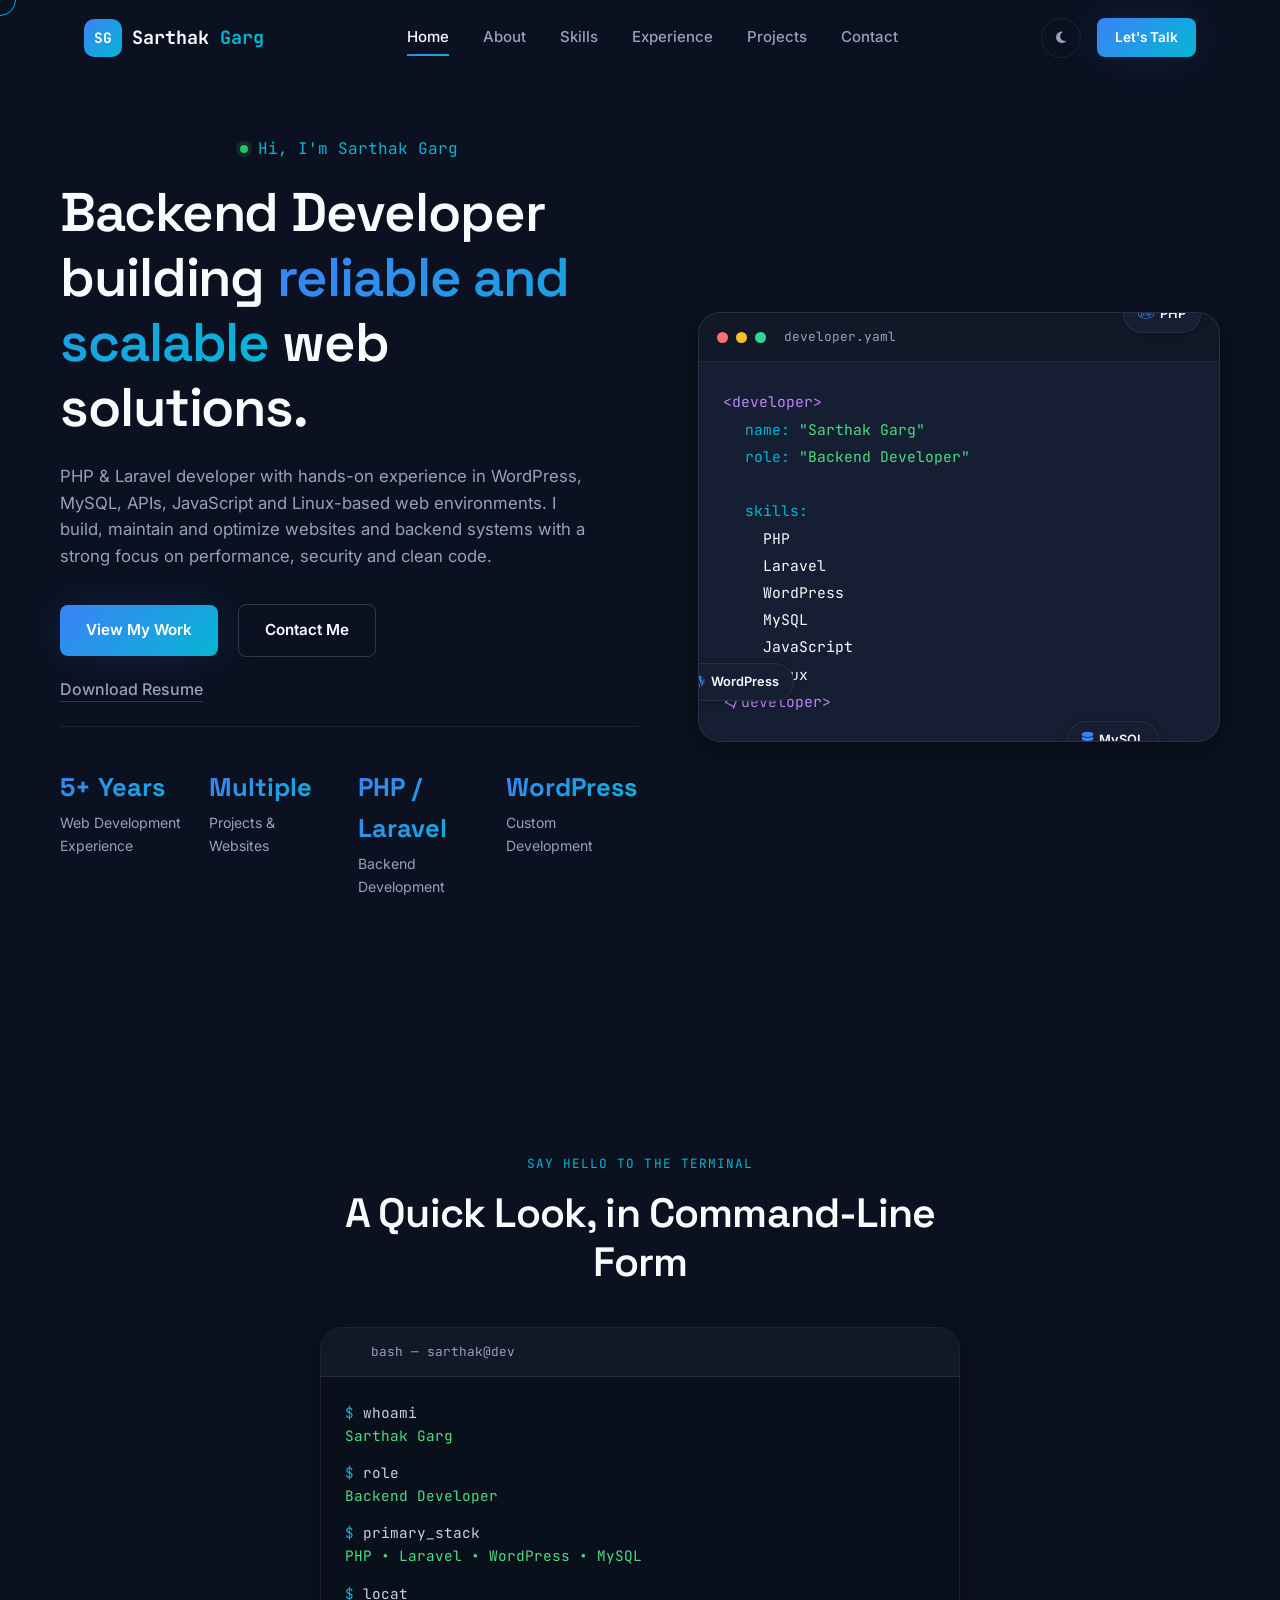
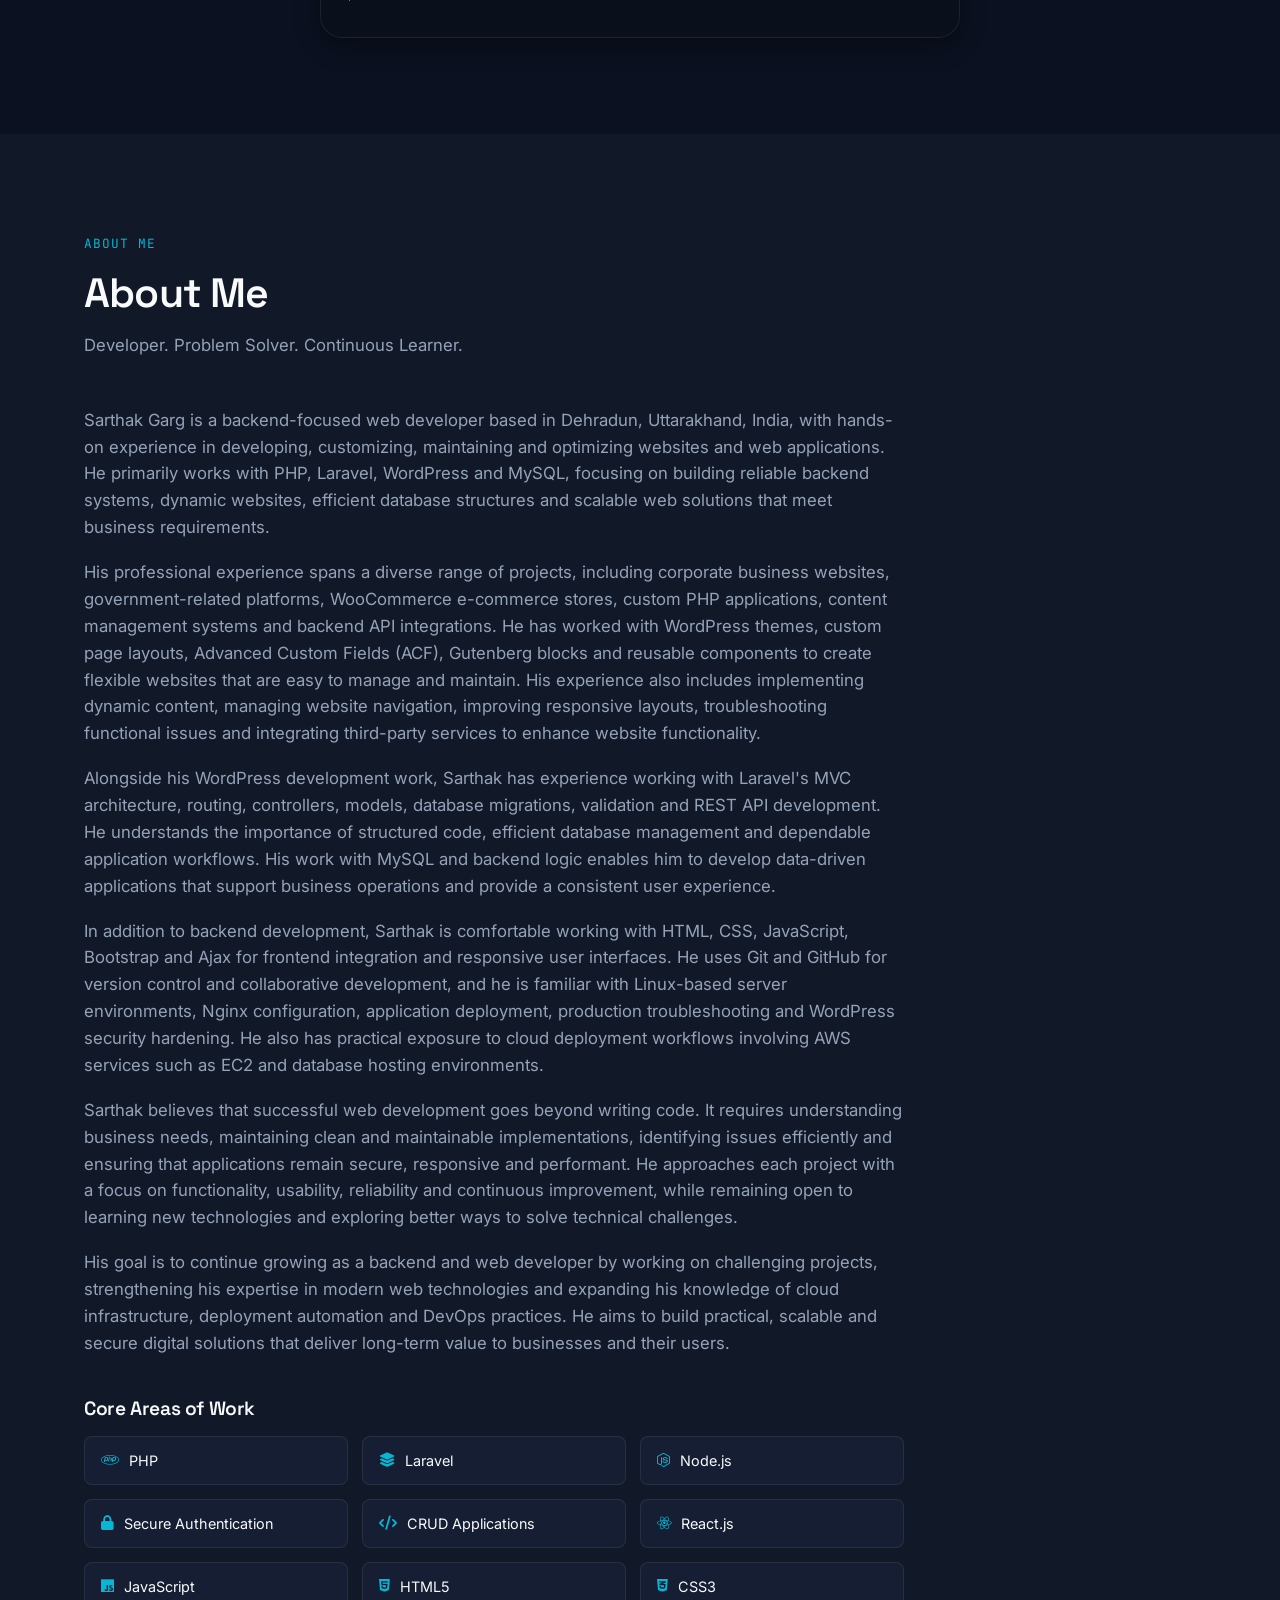
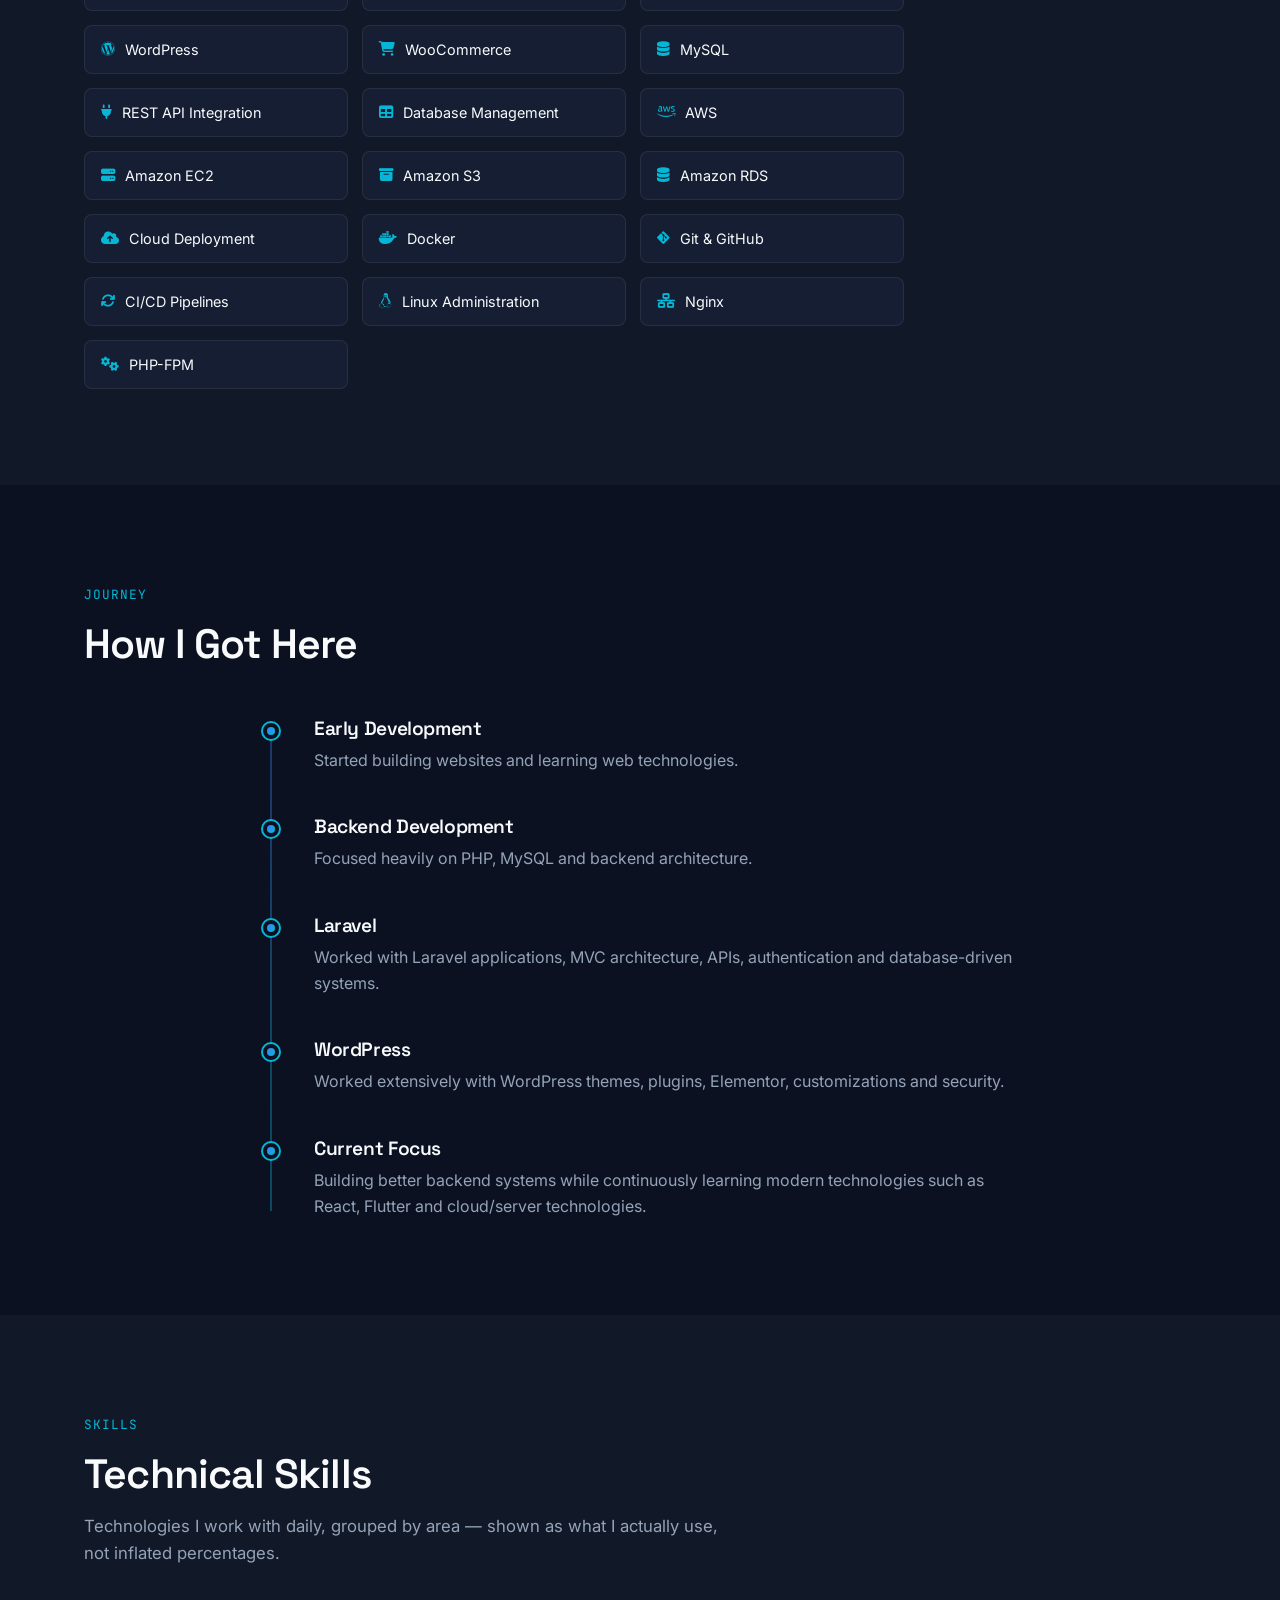
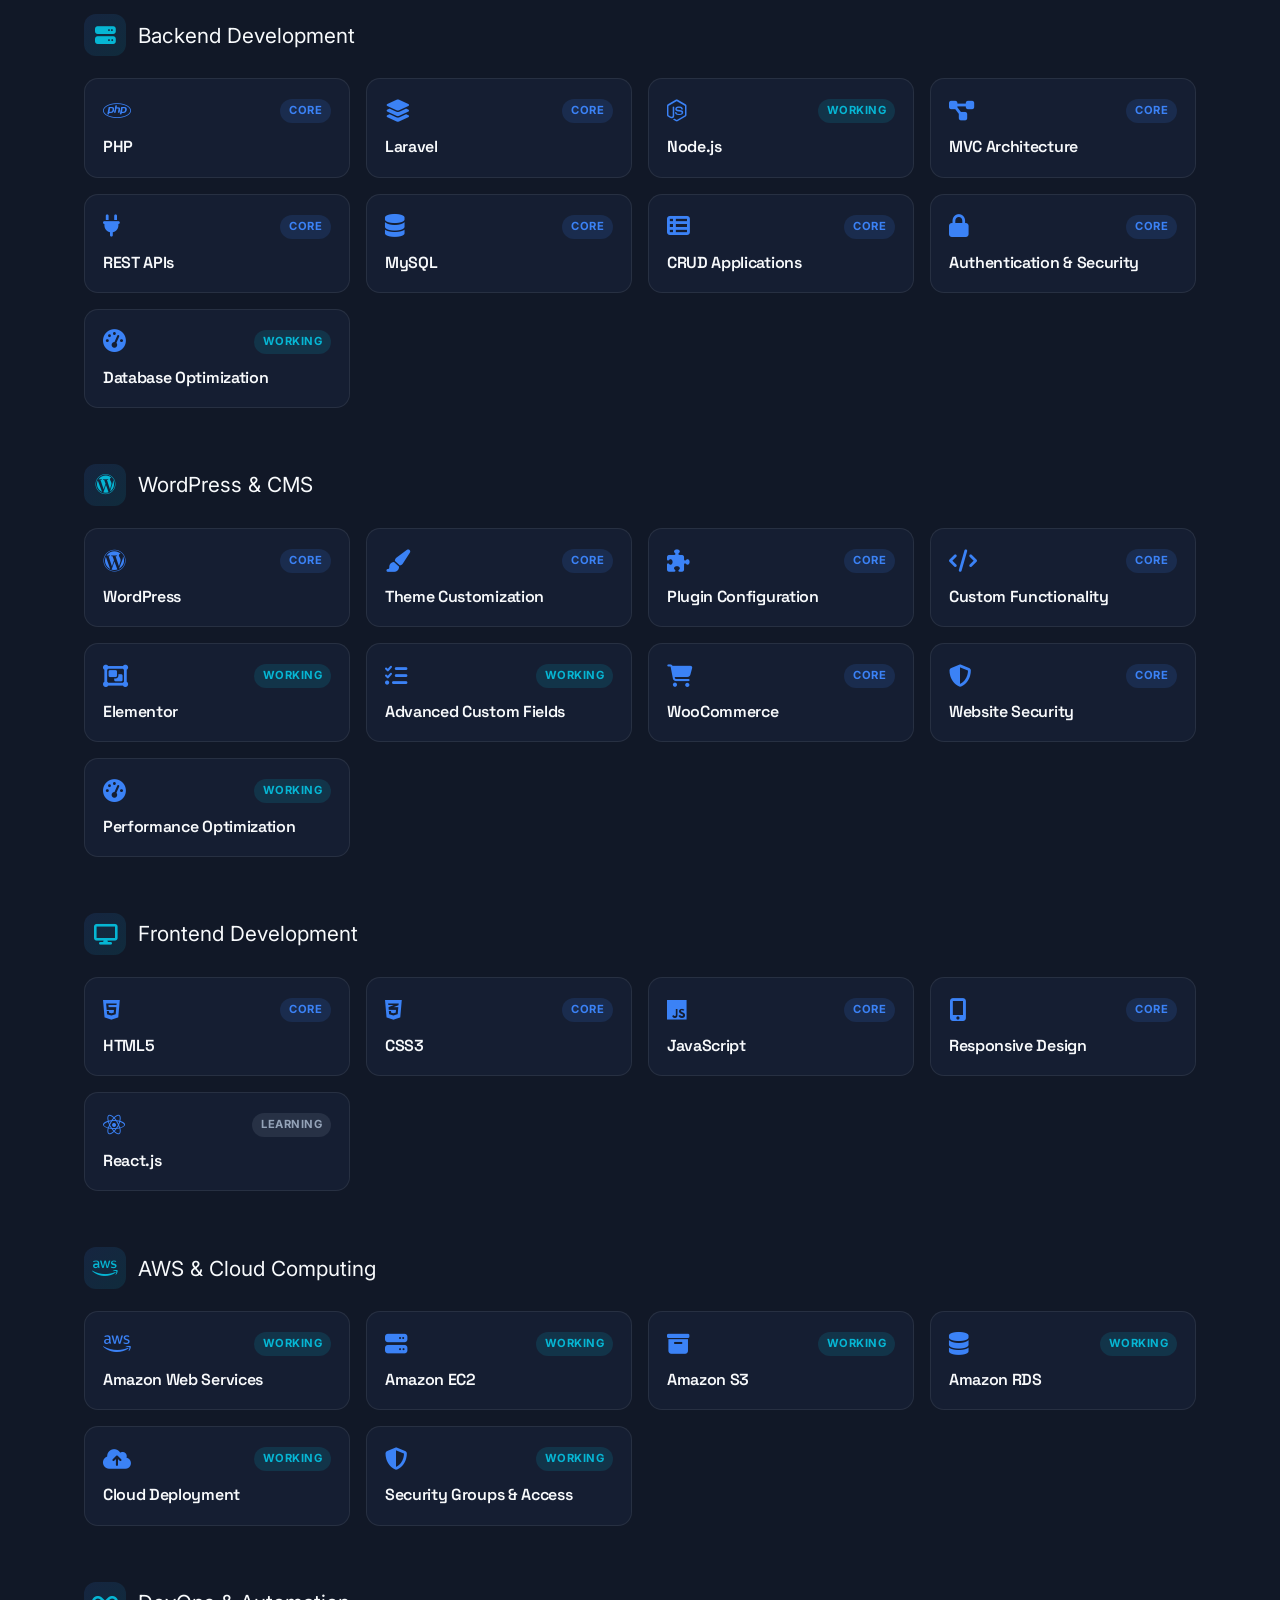
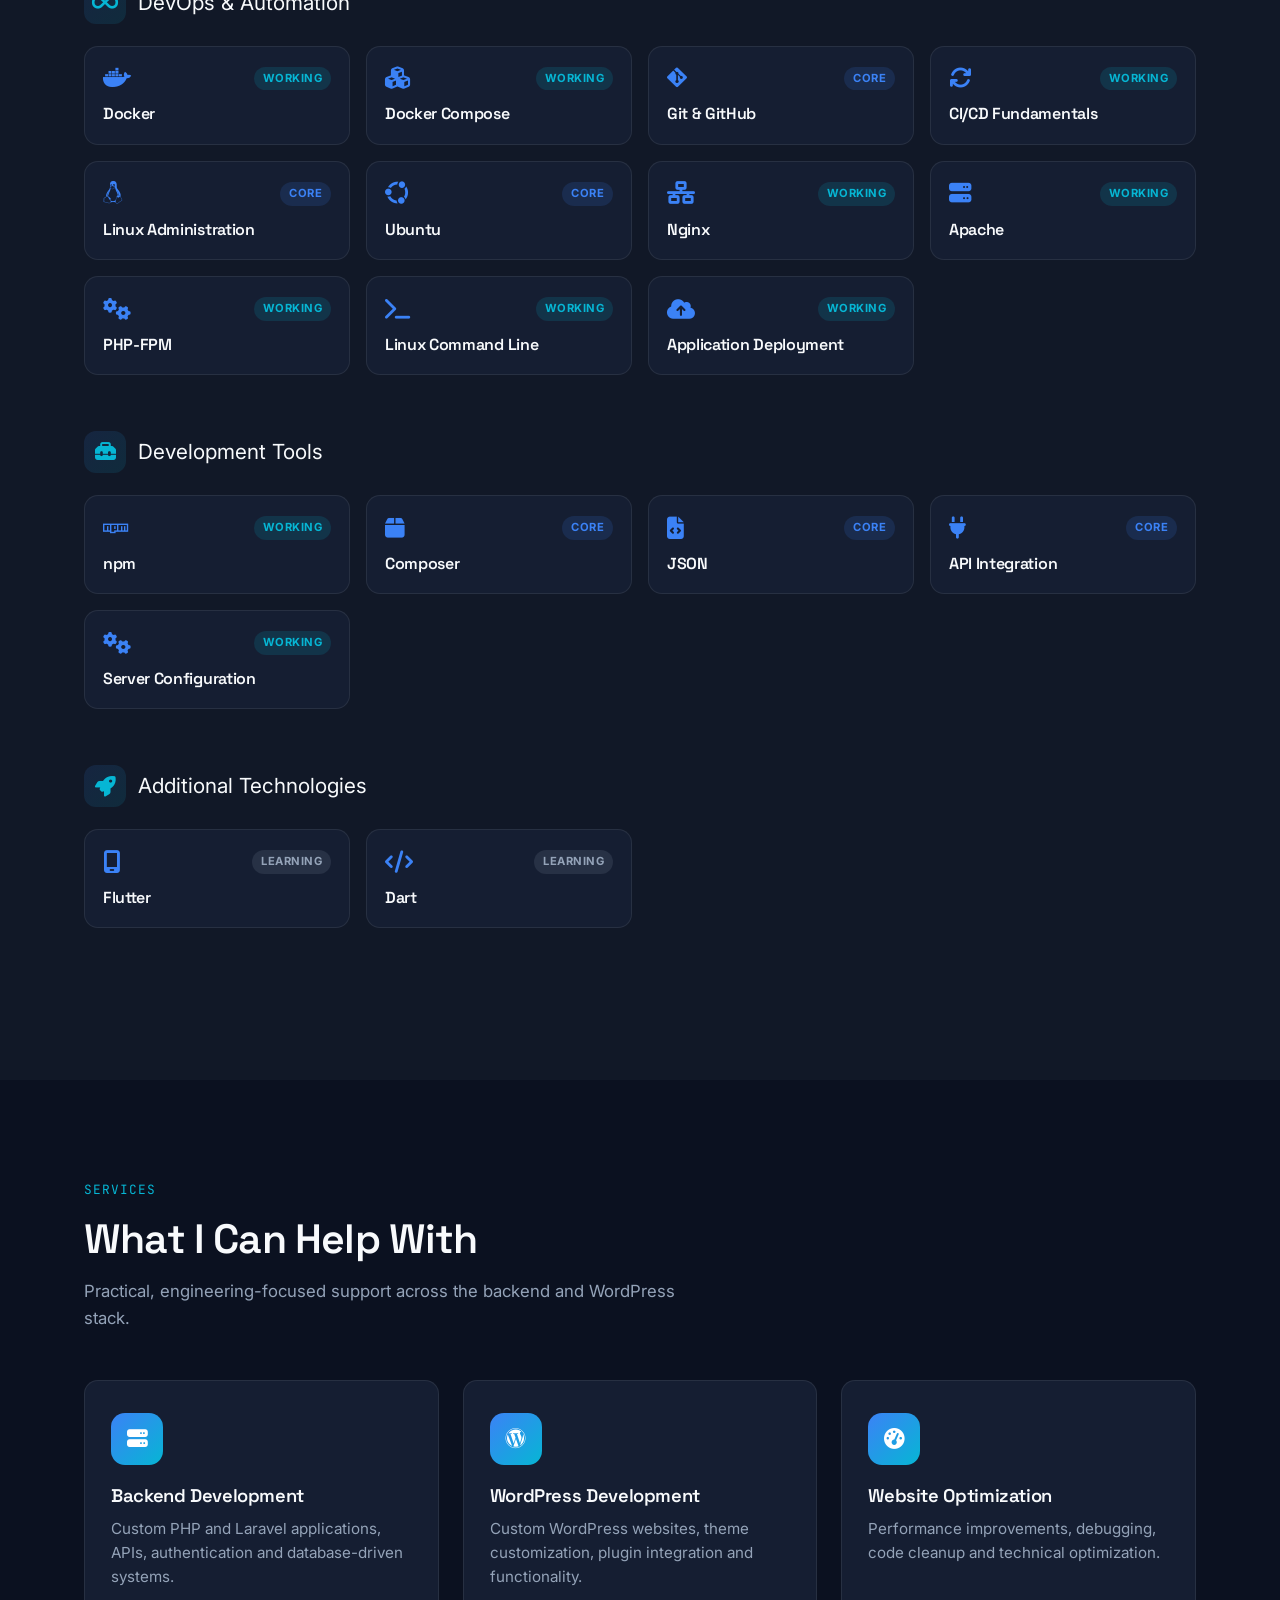
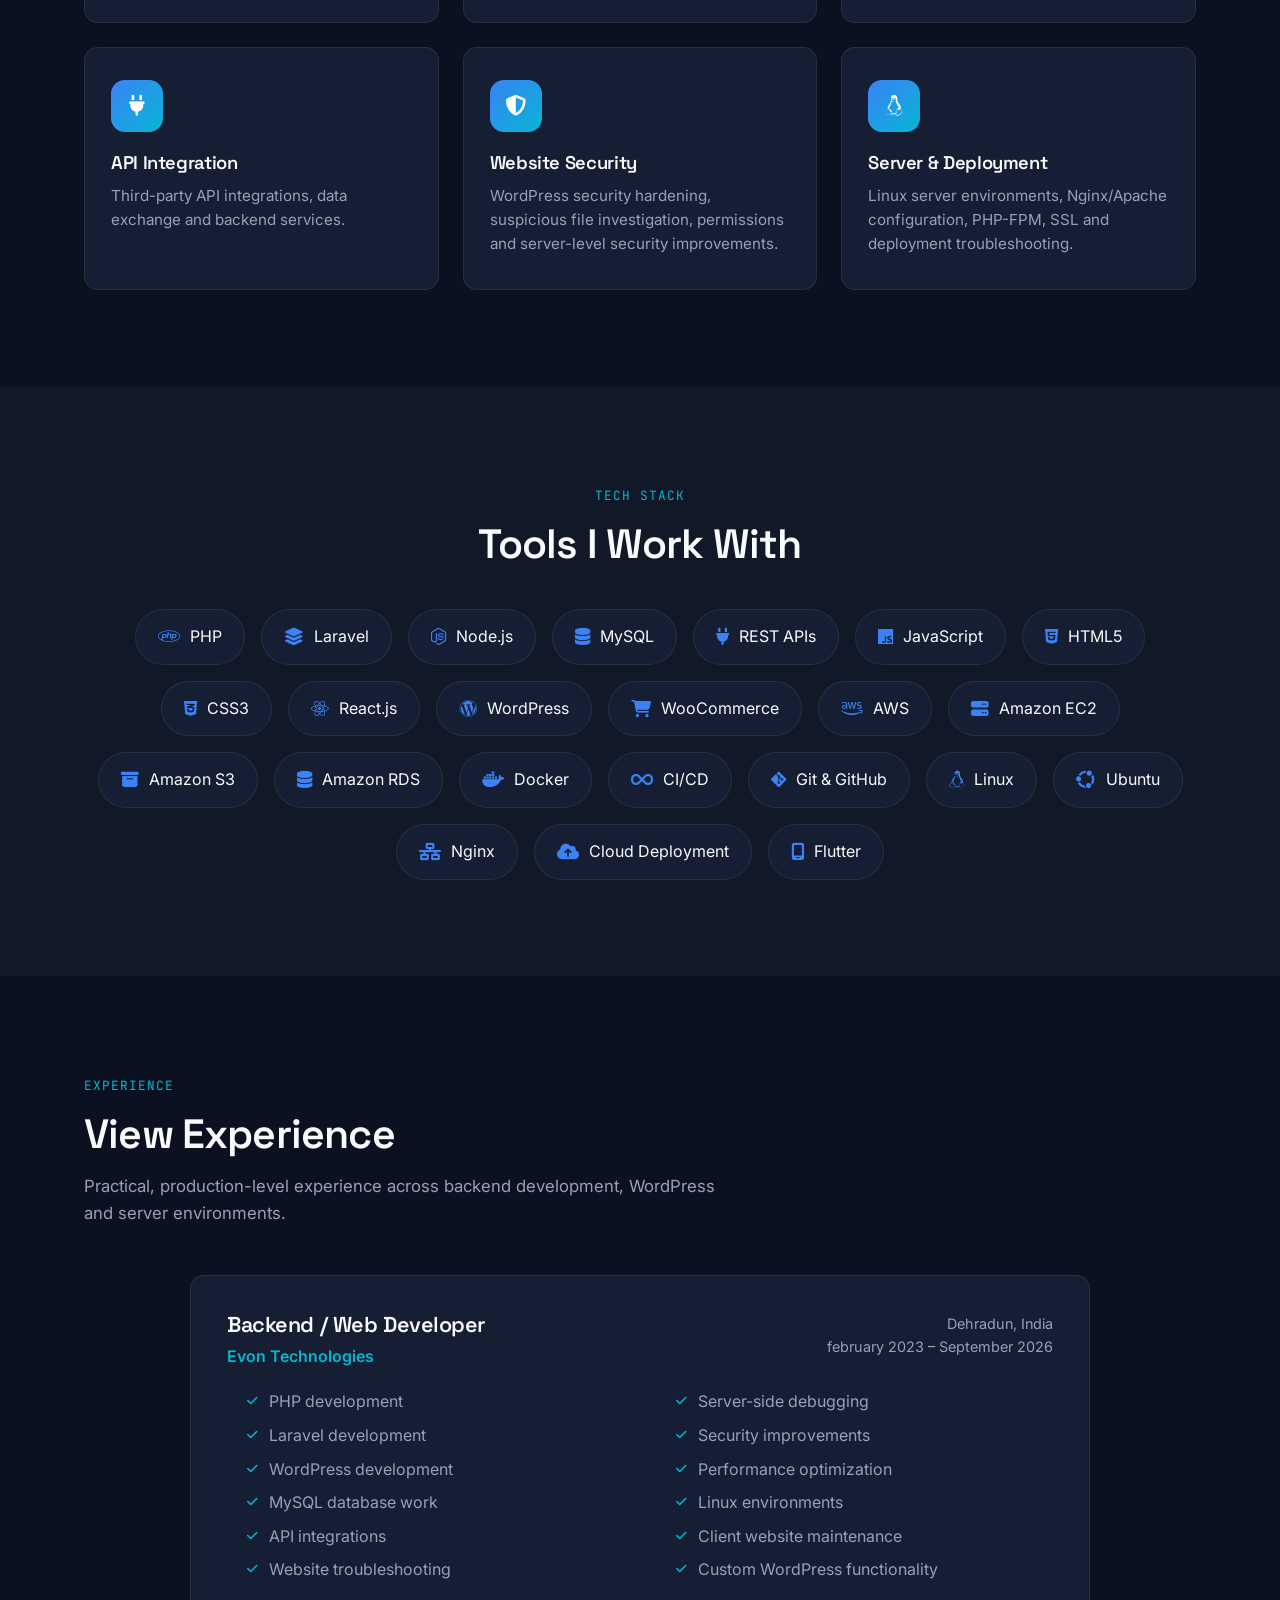
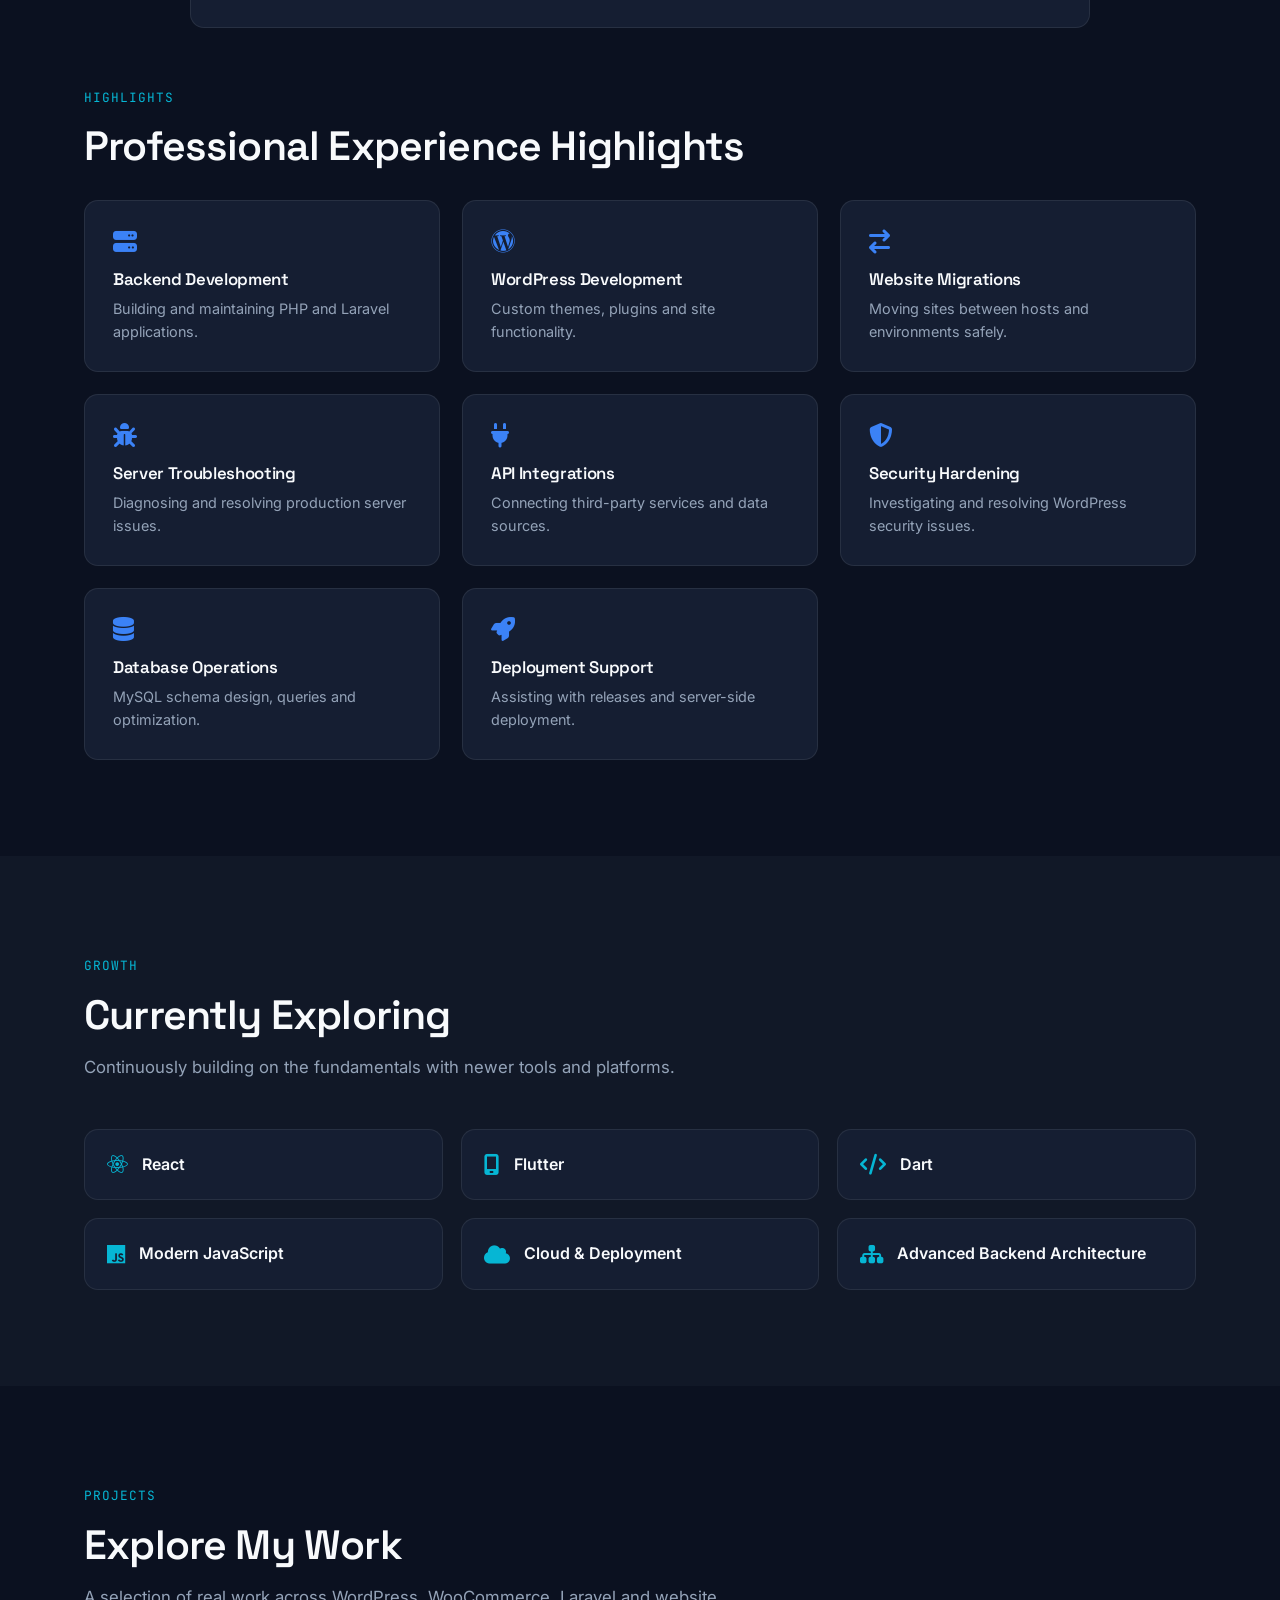
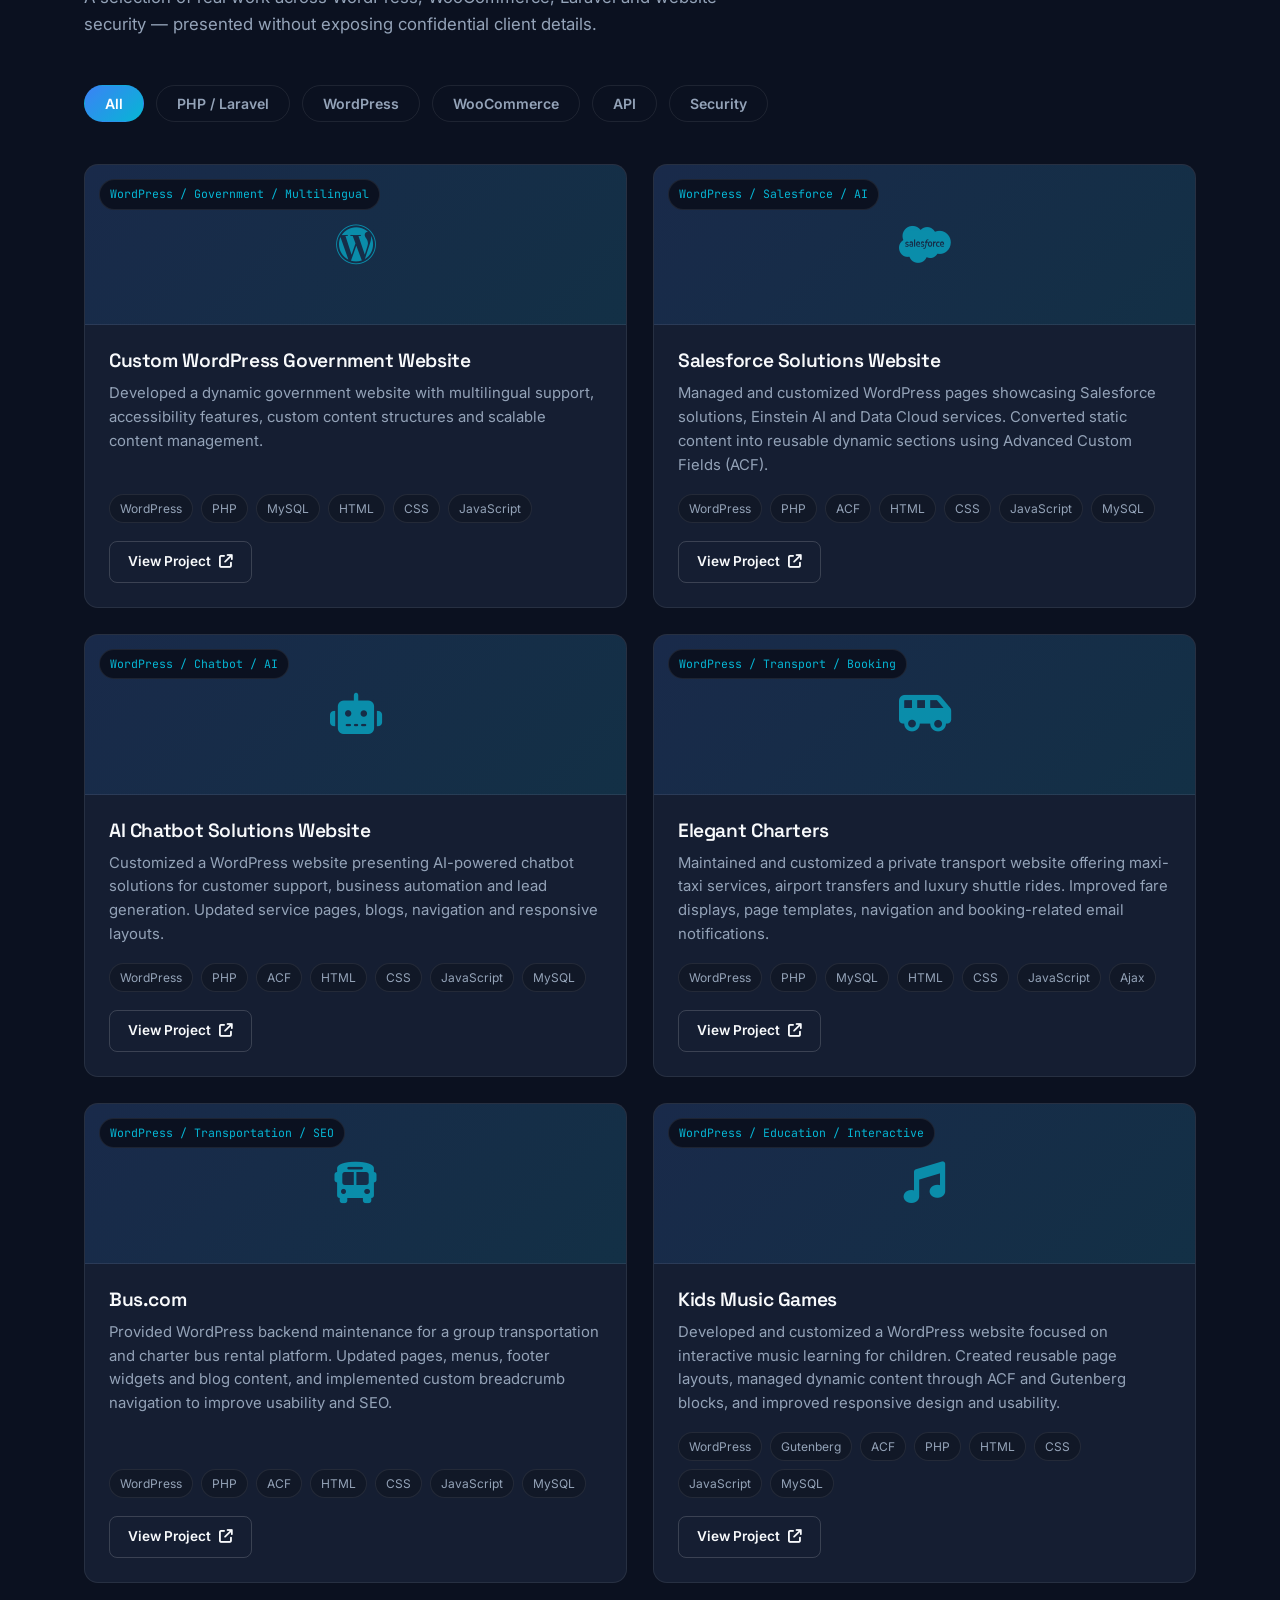
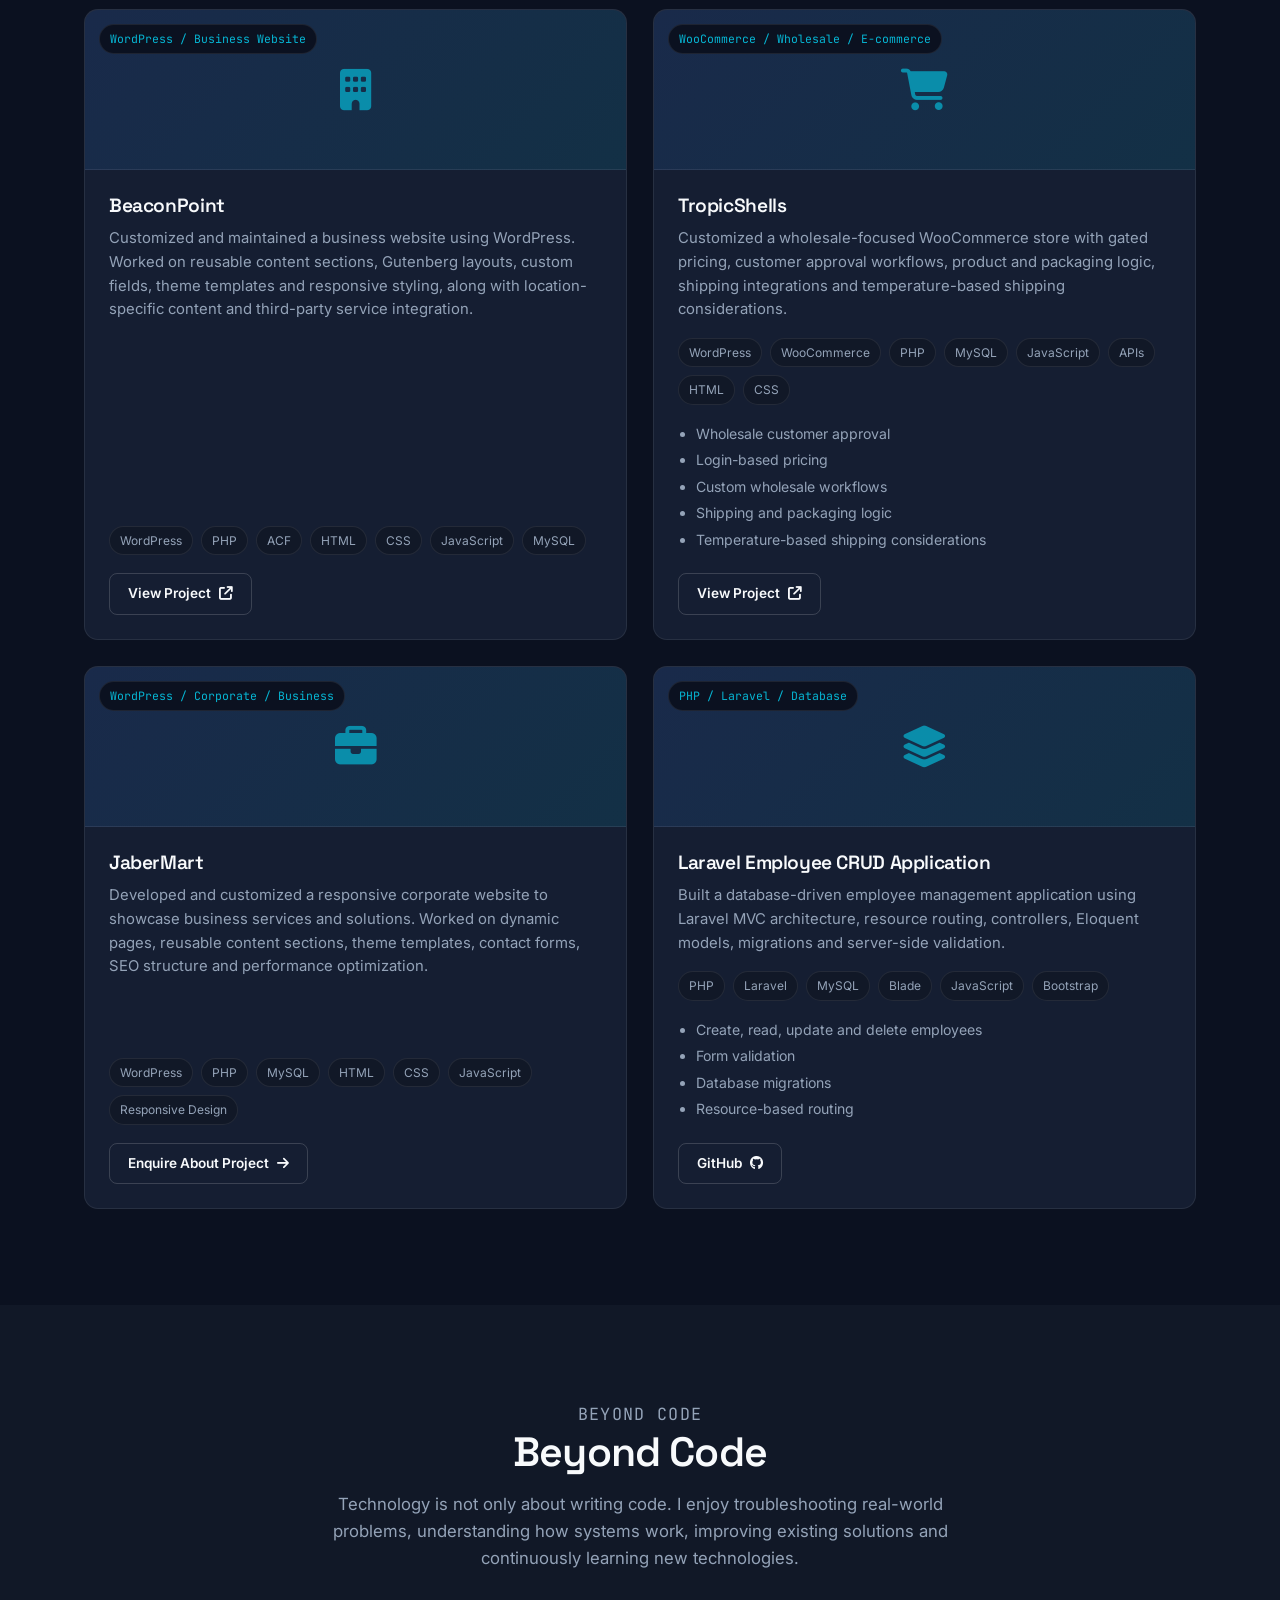
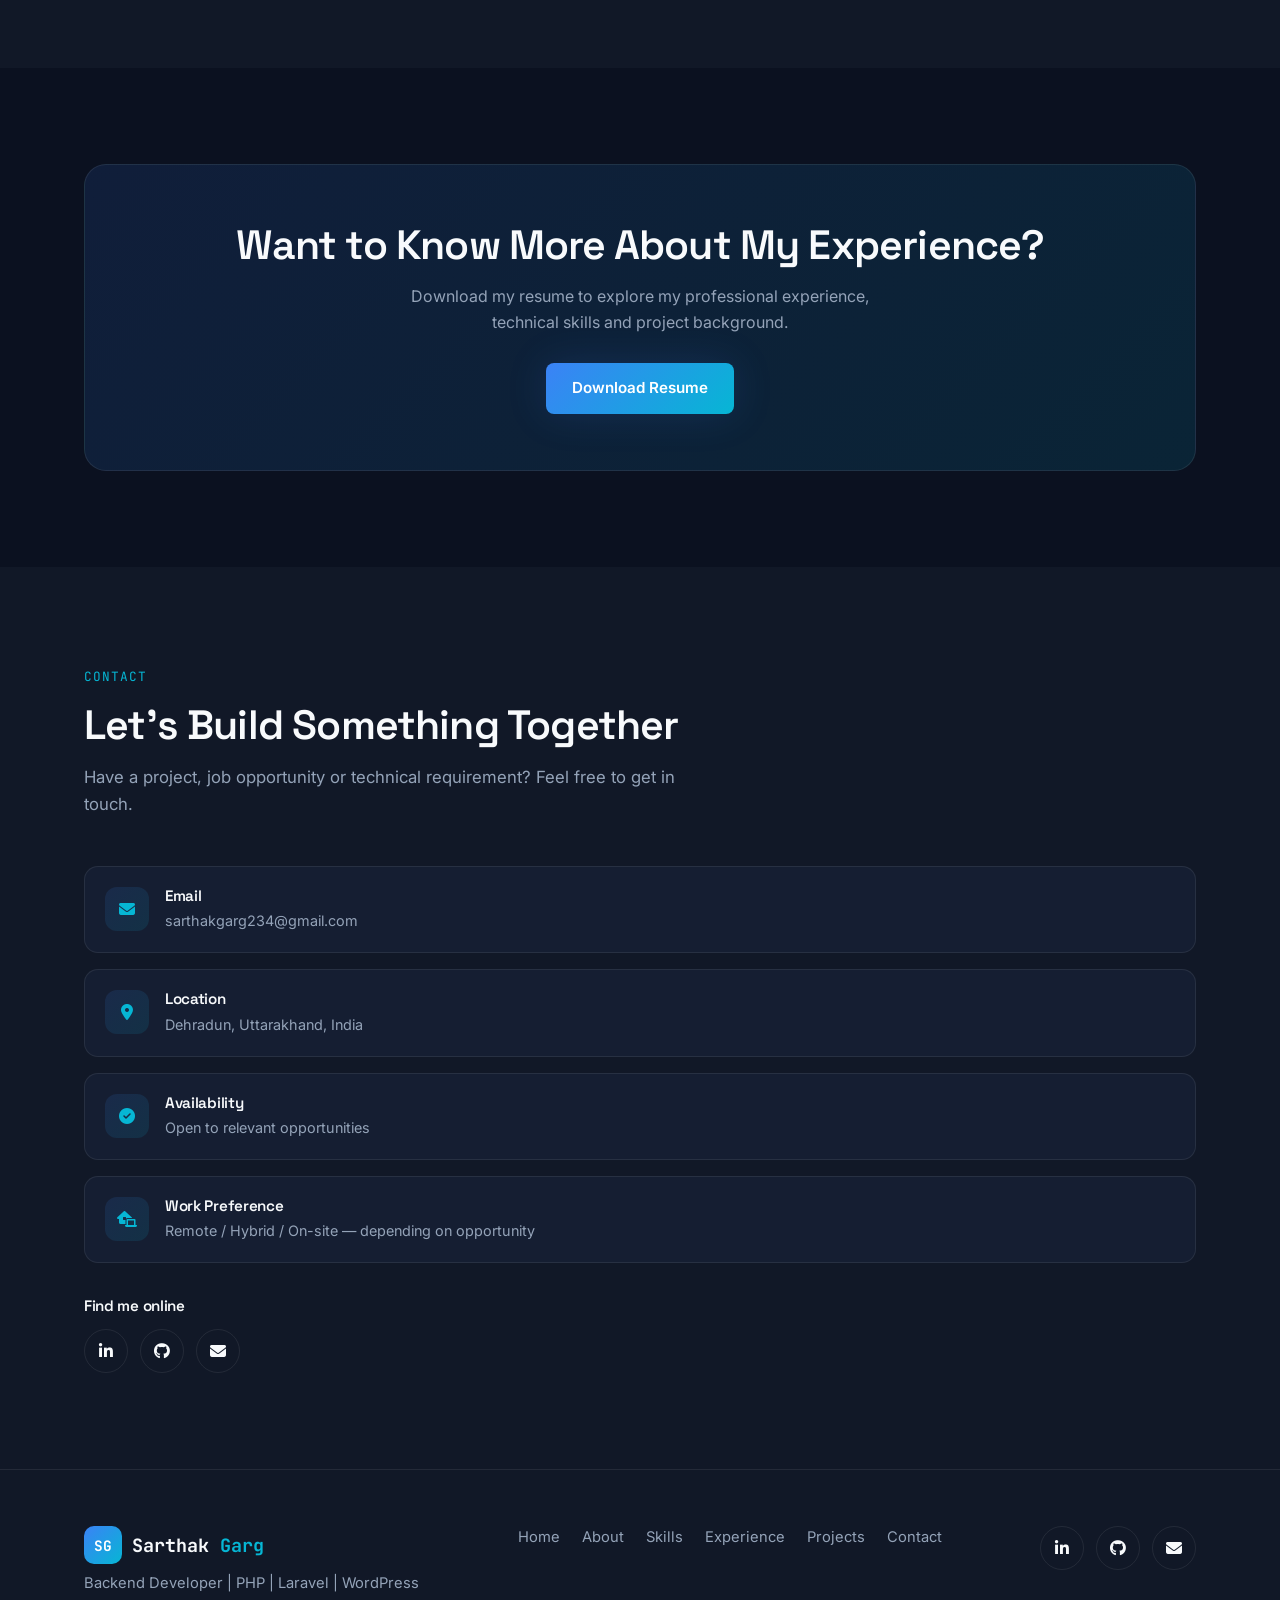
==== commit a9a386c9: "testing" ====
--- a/index.html
+++ b/index.html
@@ -70,7 +70,7 @@
     </nav>
   </header>
 
-  <main id="main-content">
+  <main id="main-content" class="">
 
     <!-- ================= HOME / HERO ================= -->
     <section id="home" class="hero">
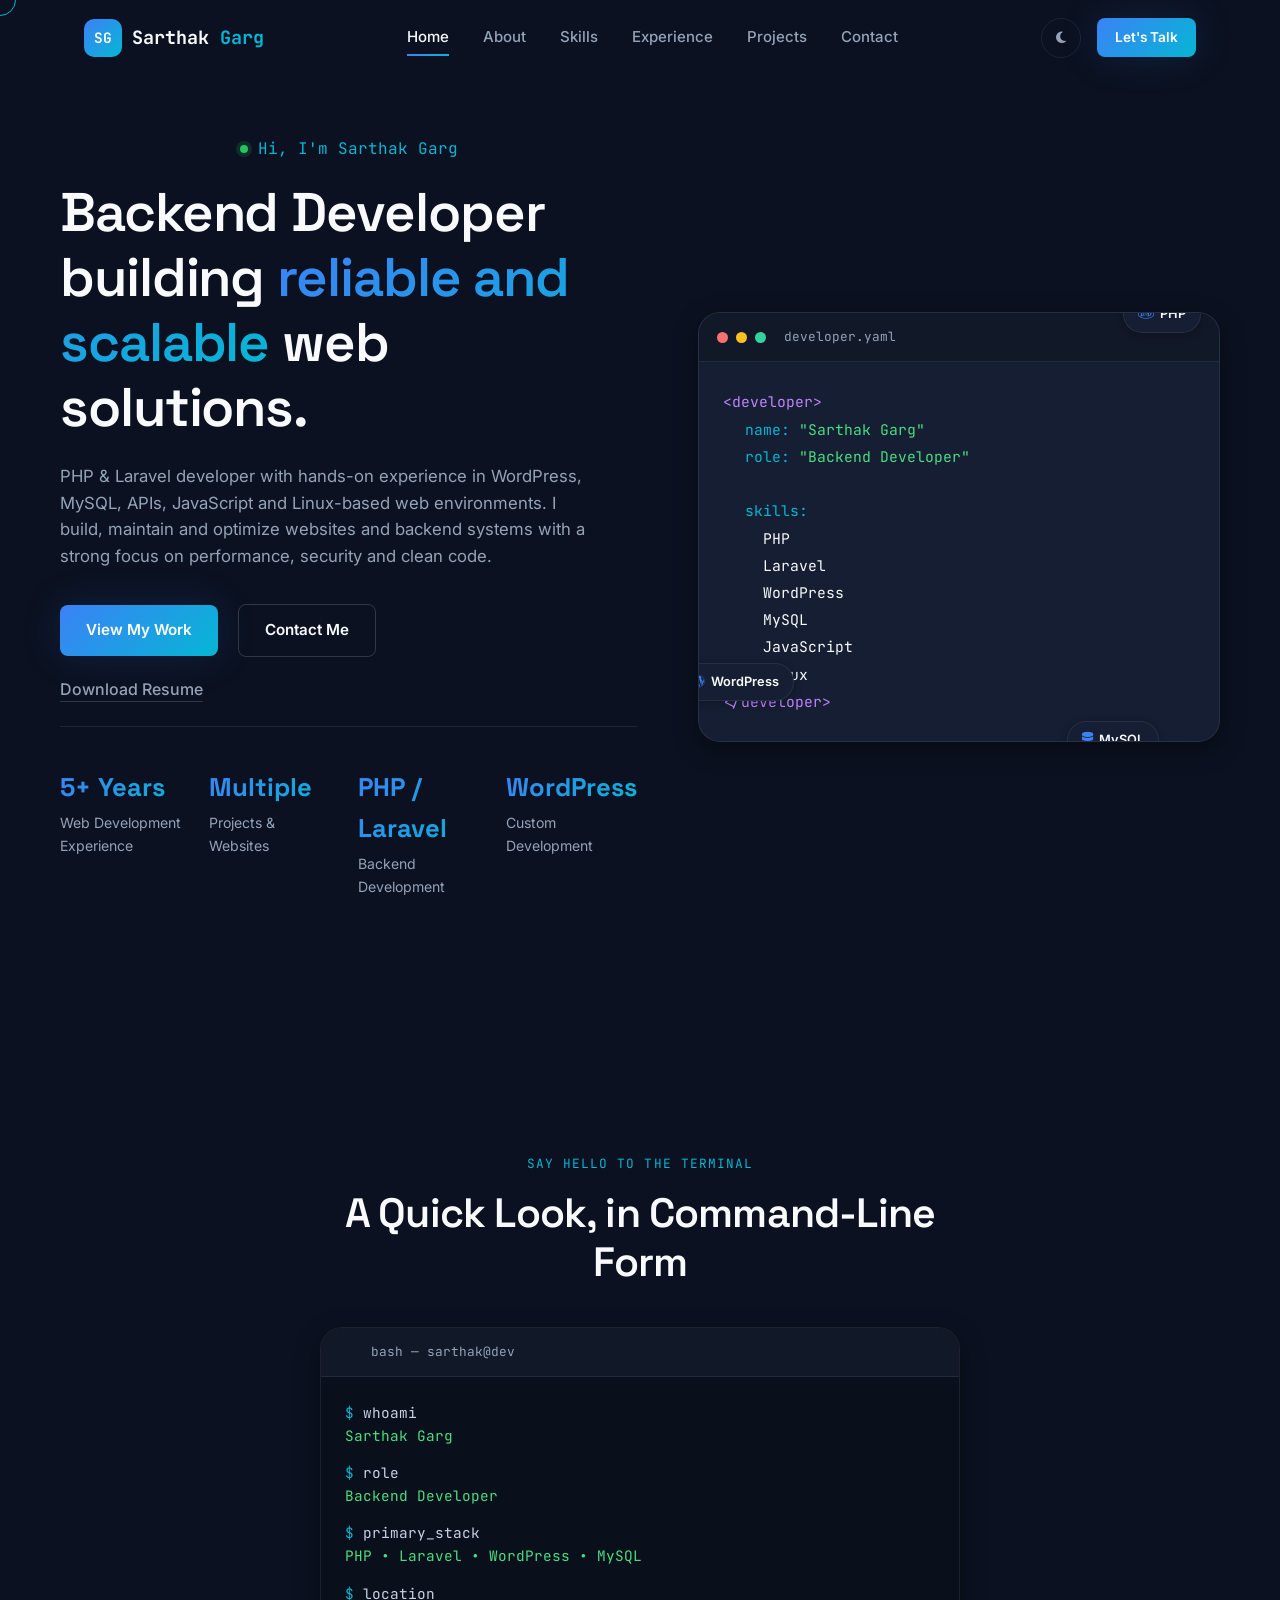
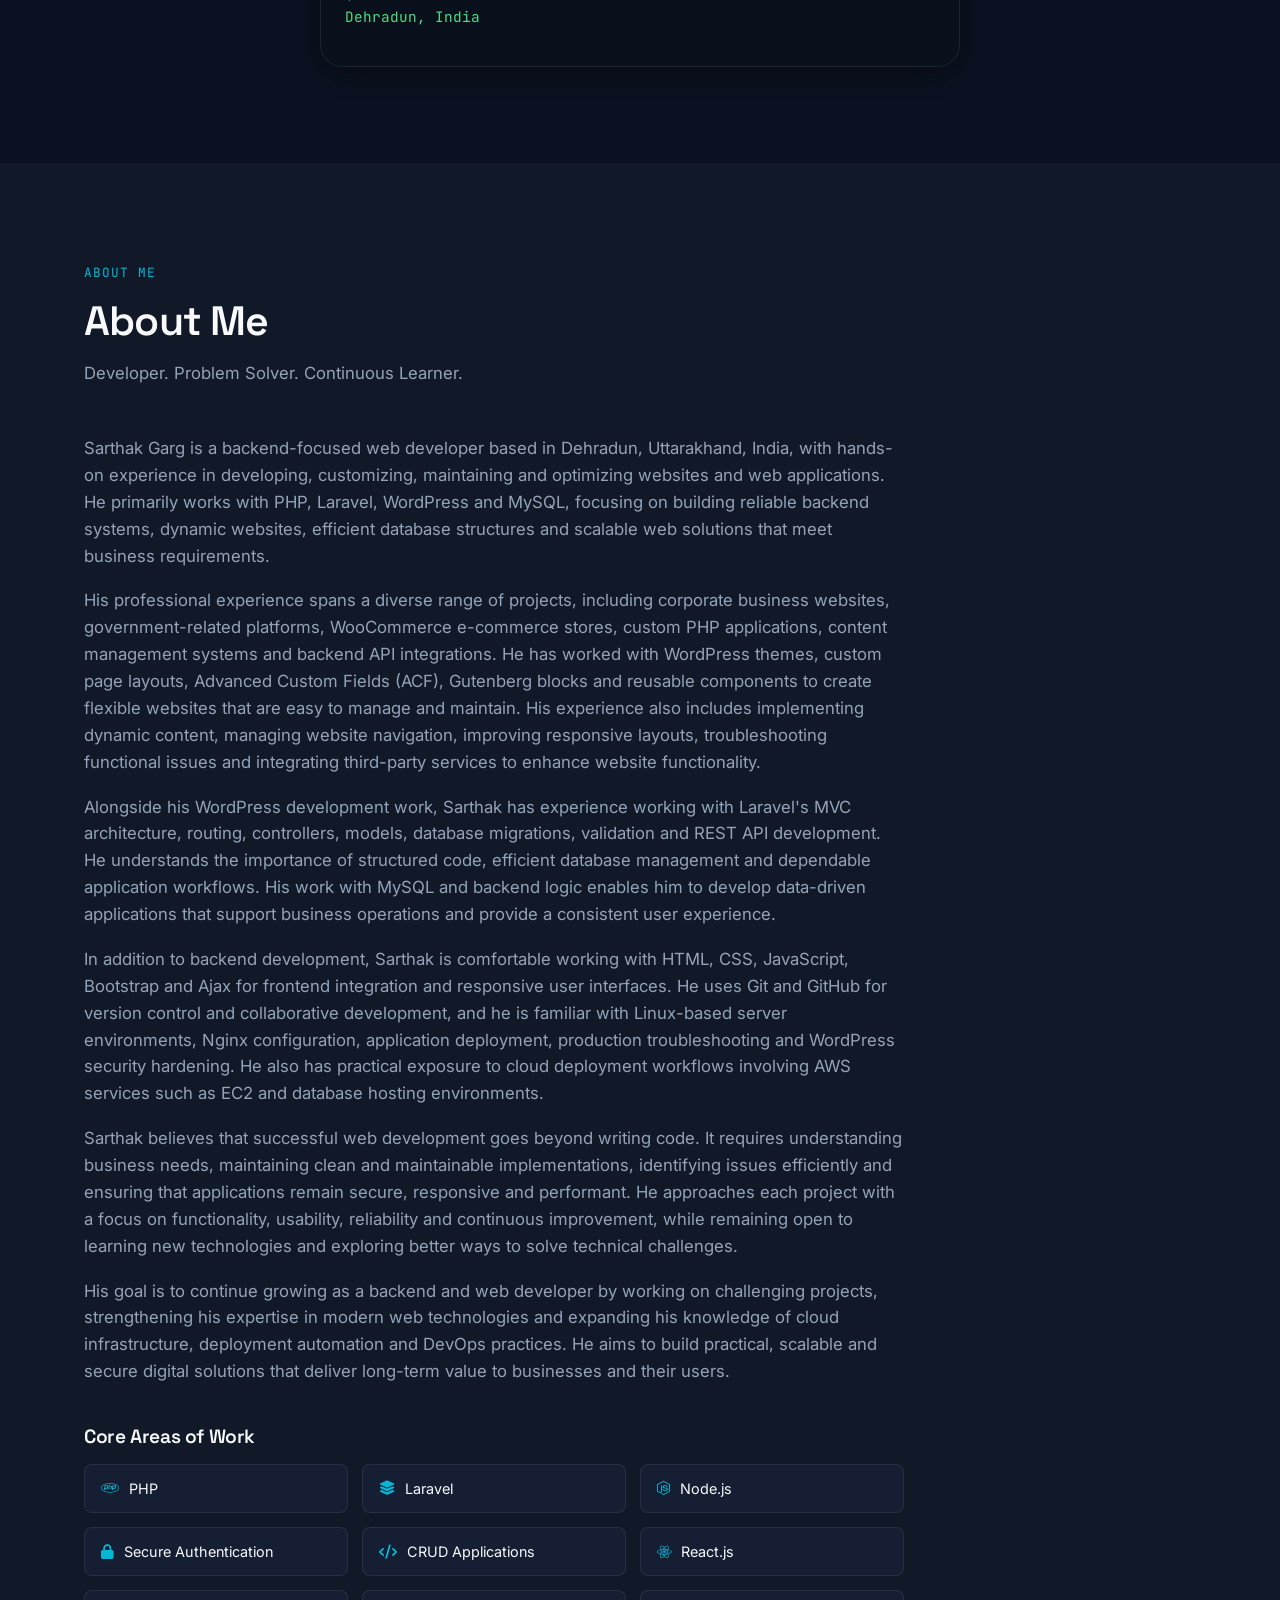
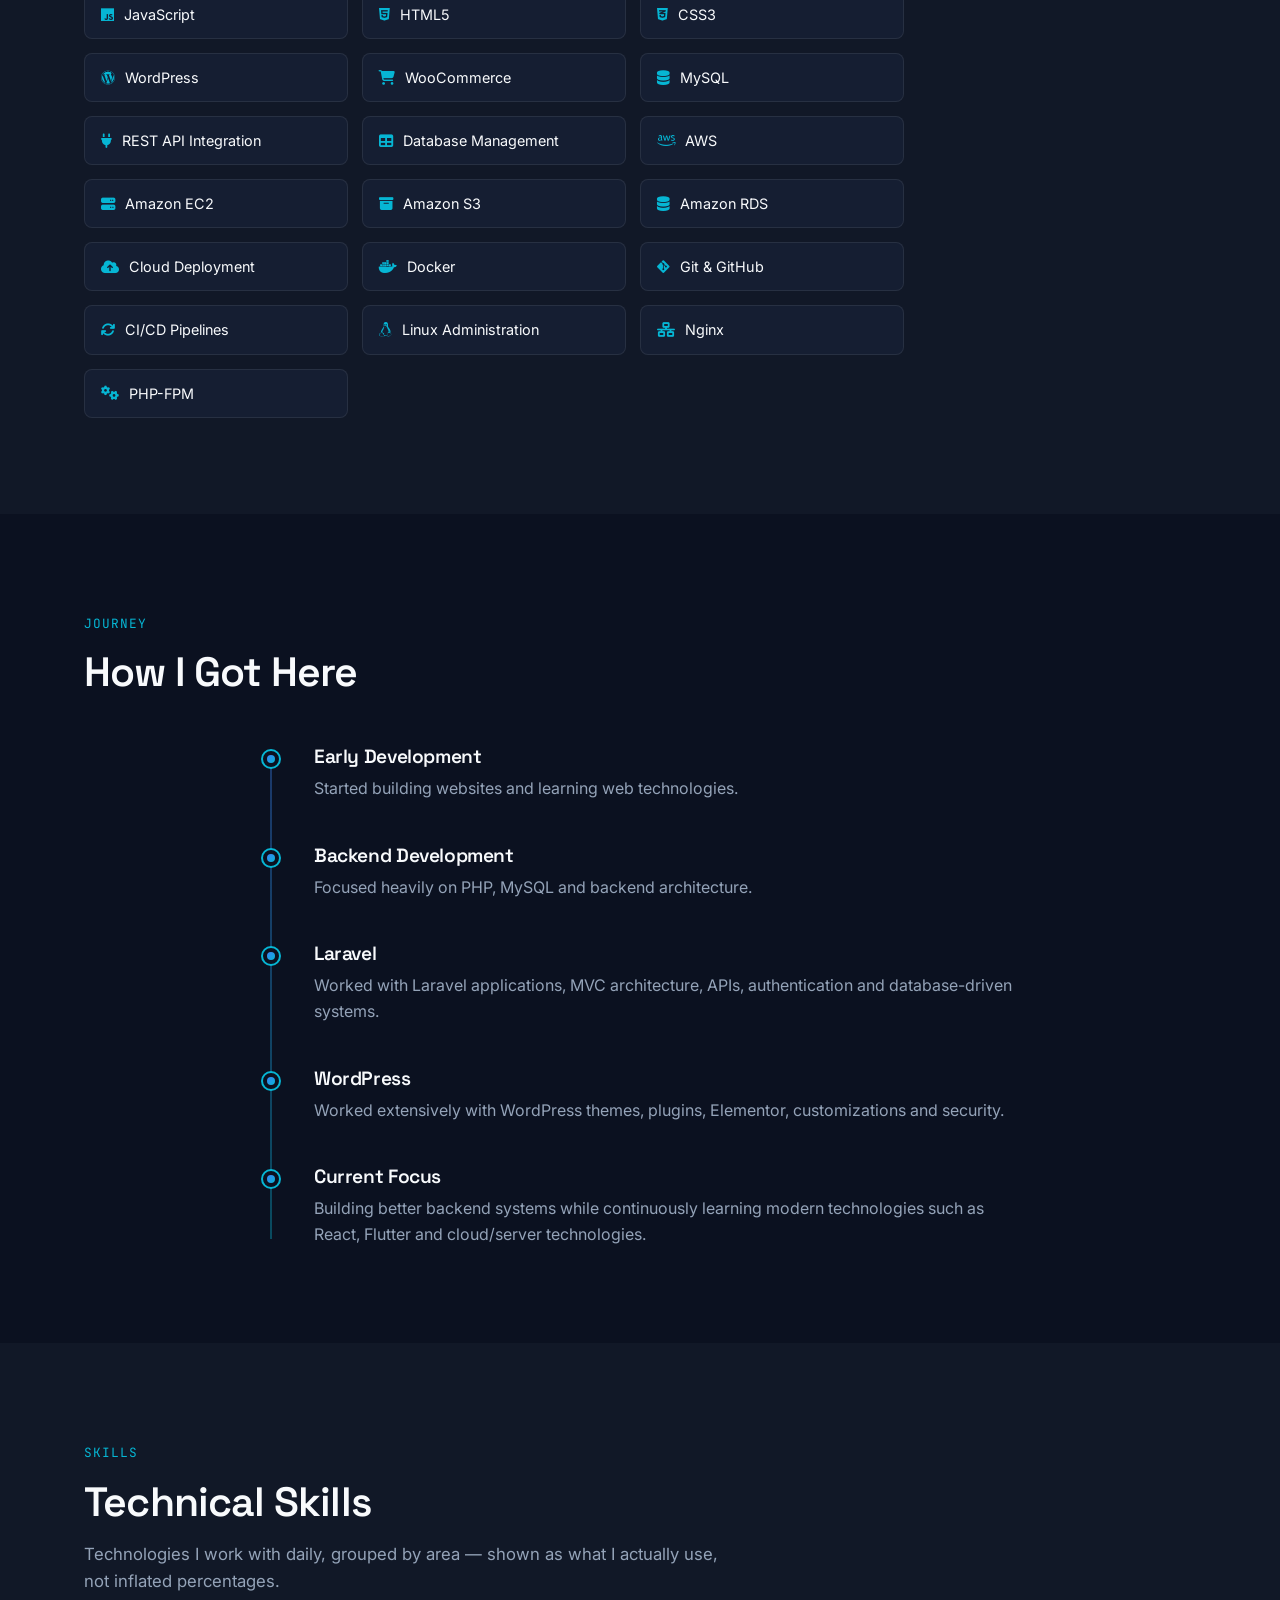
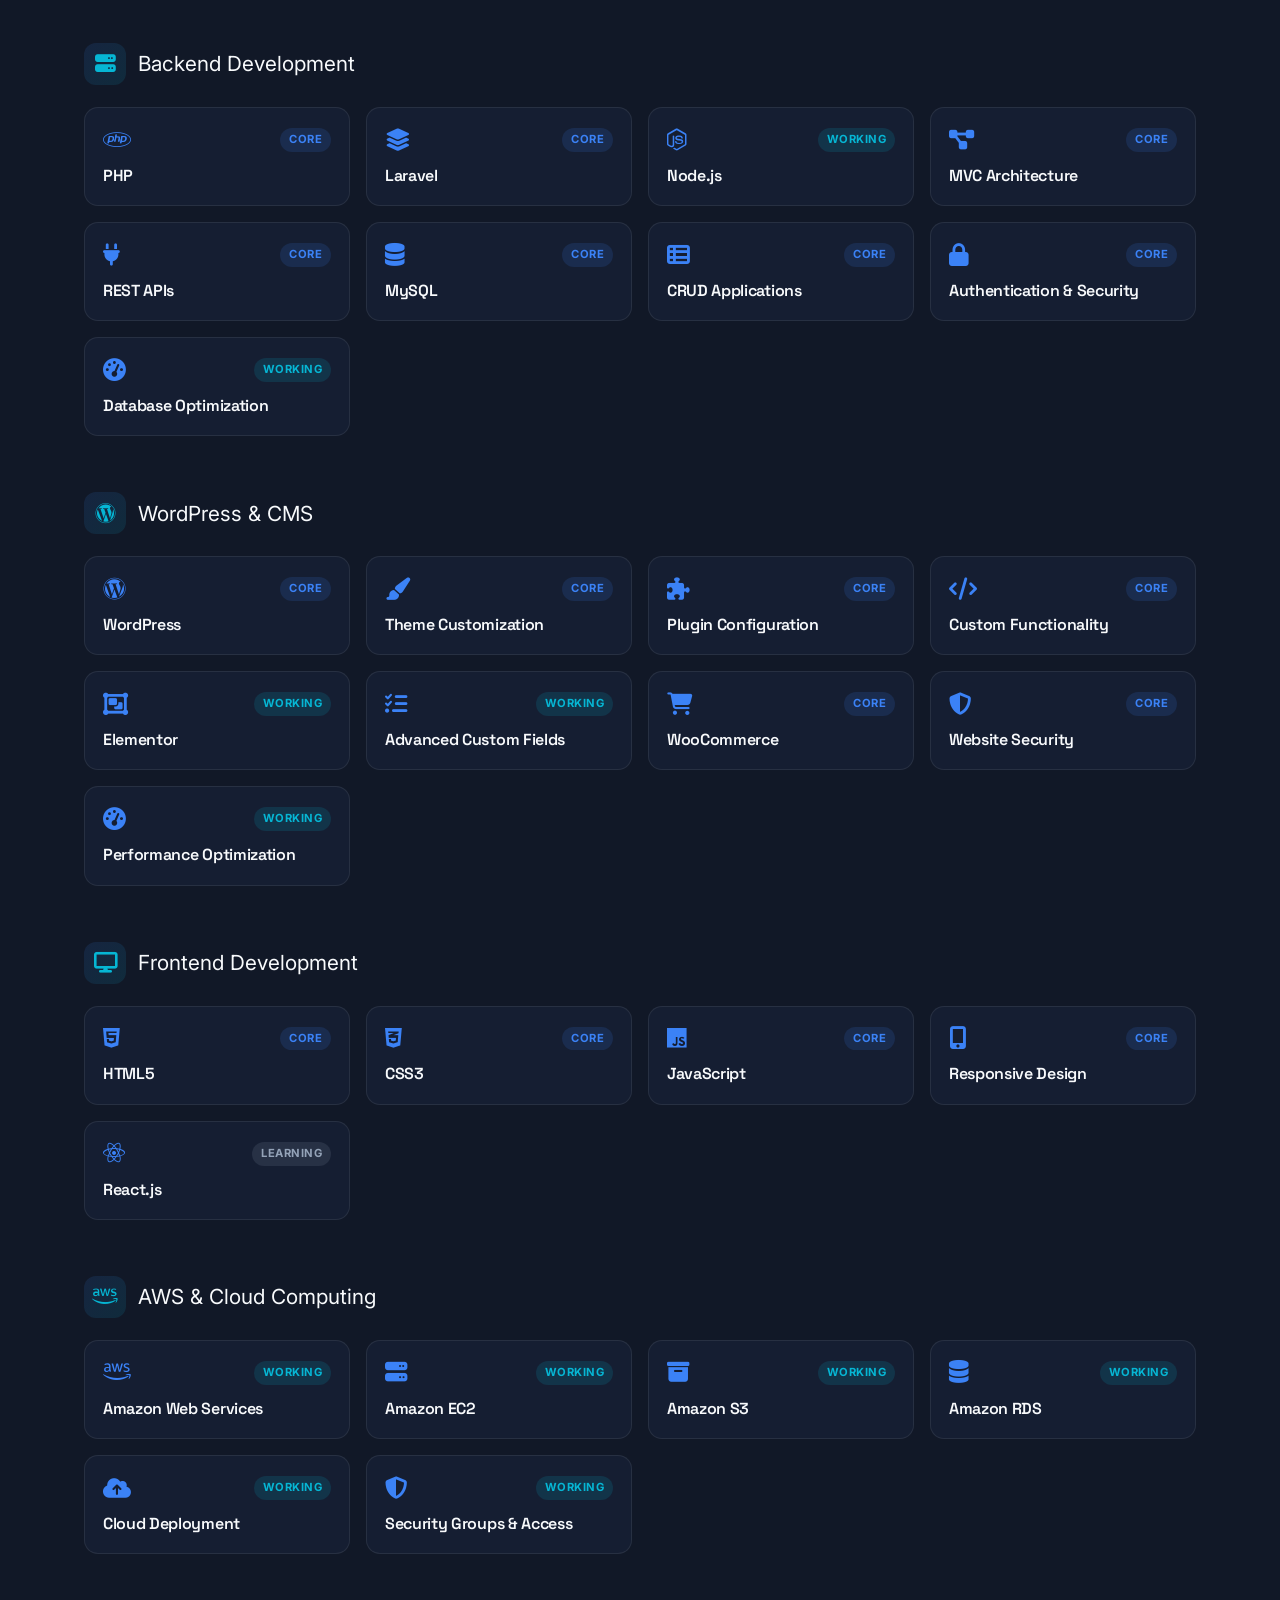
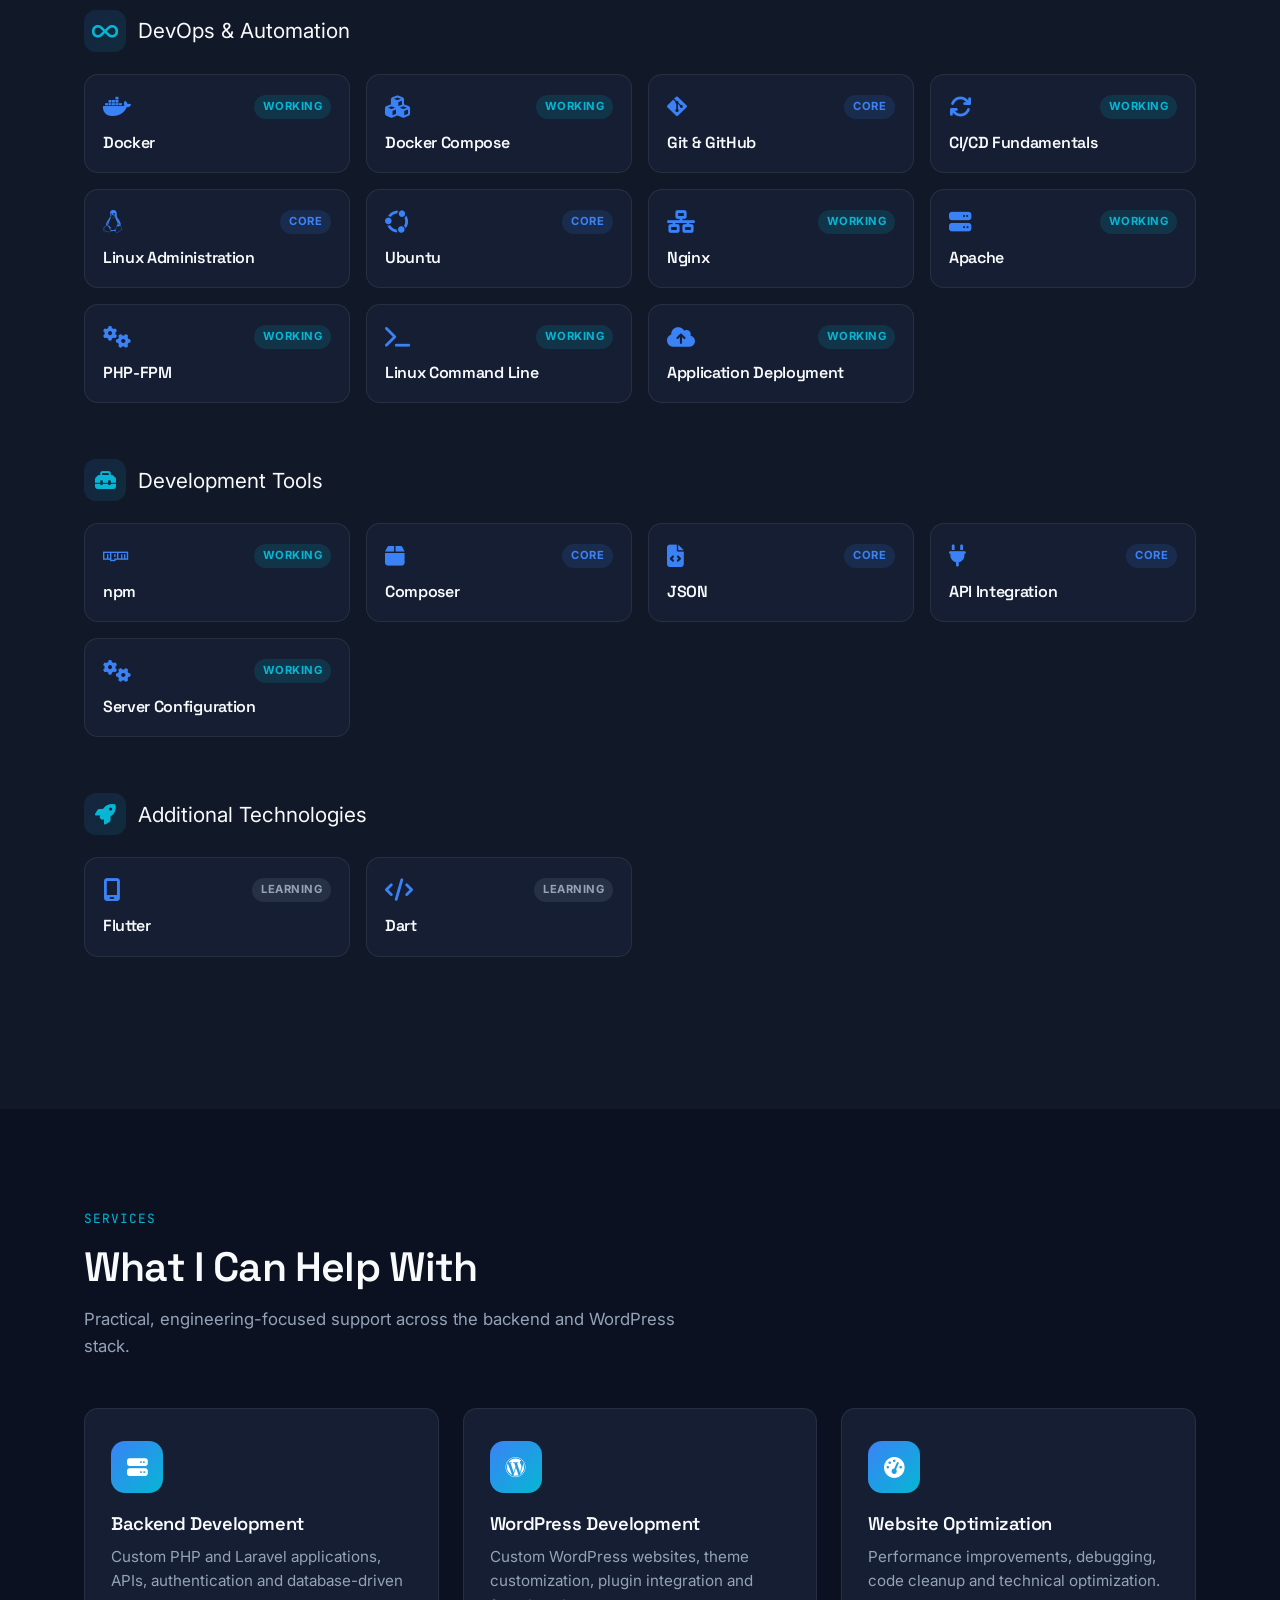
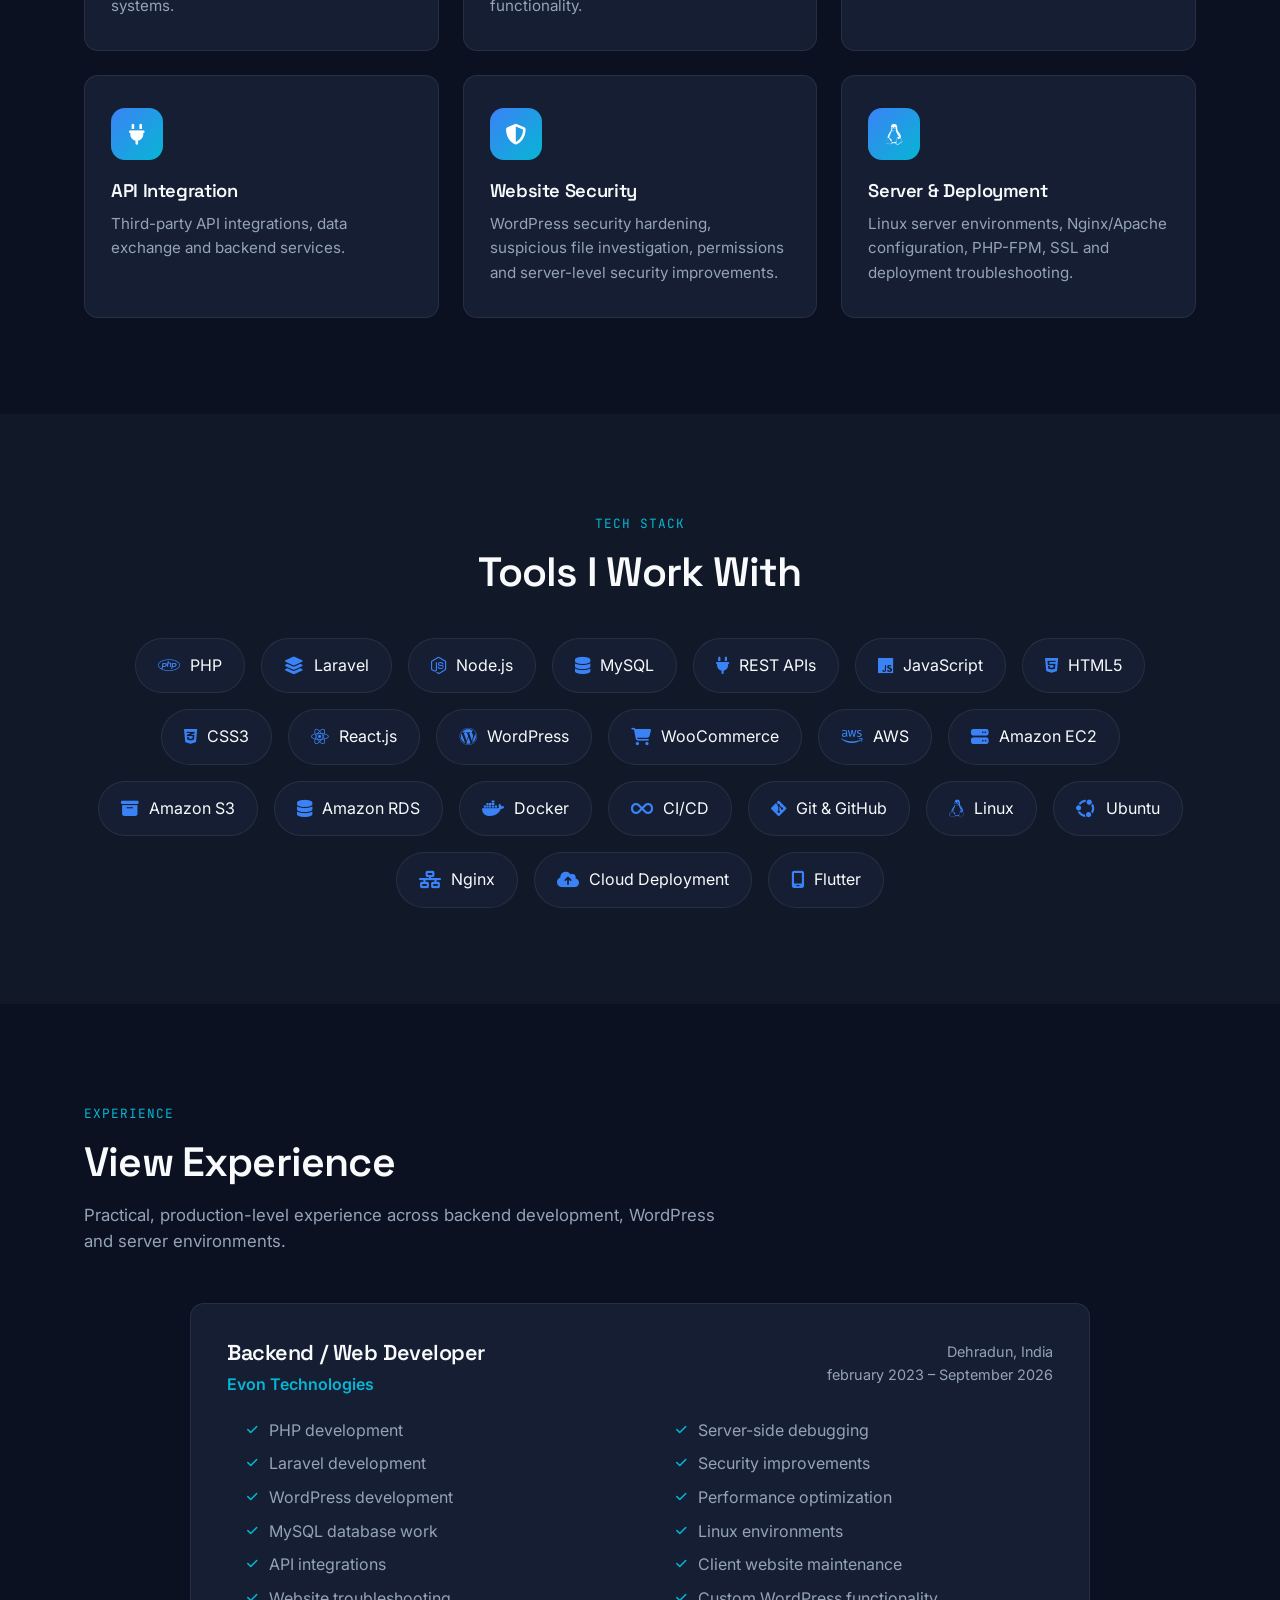
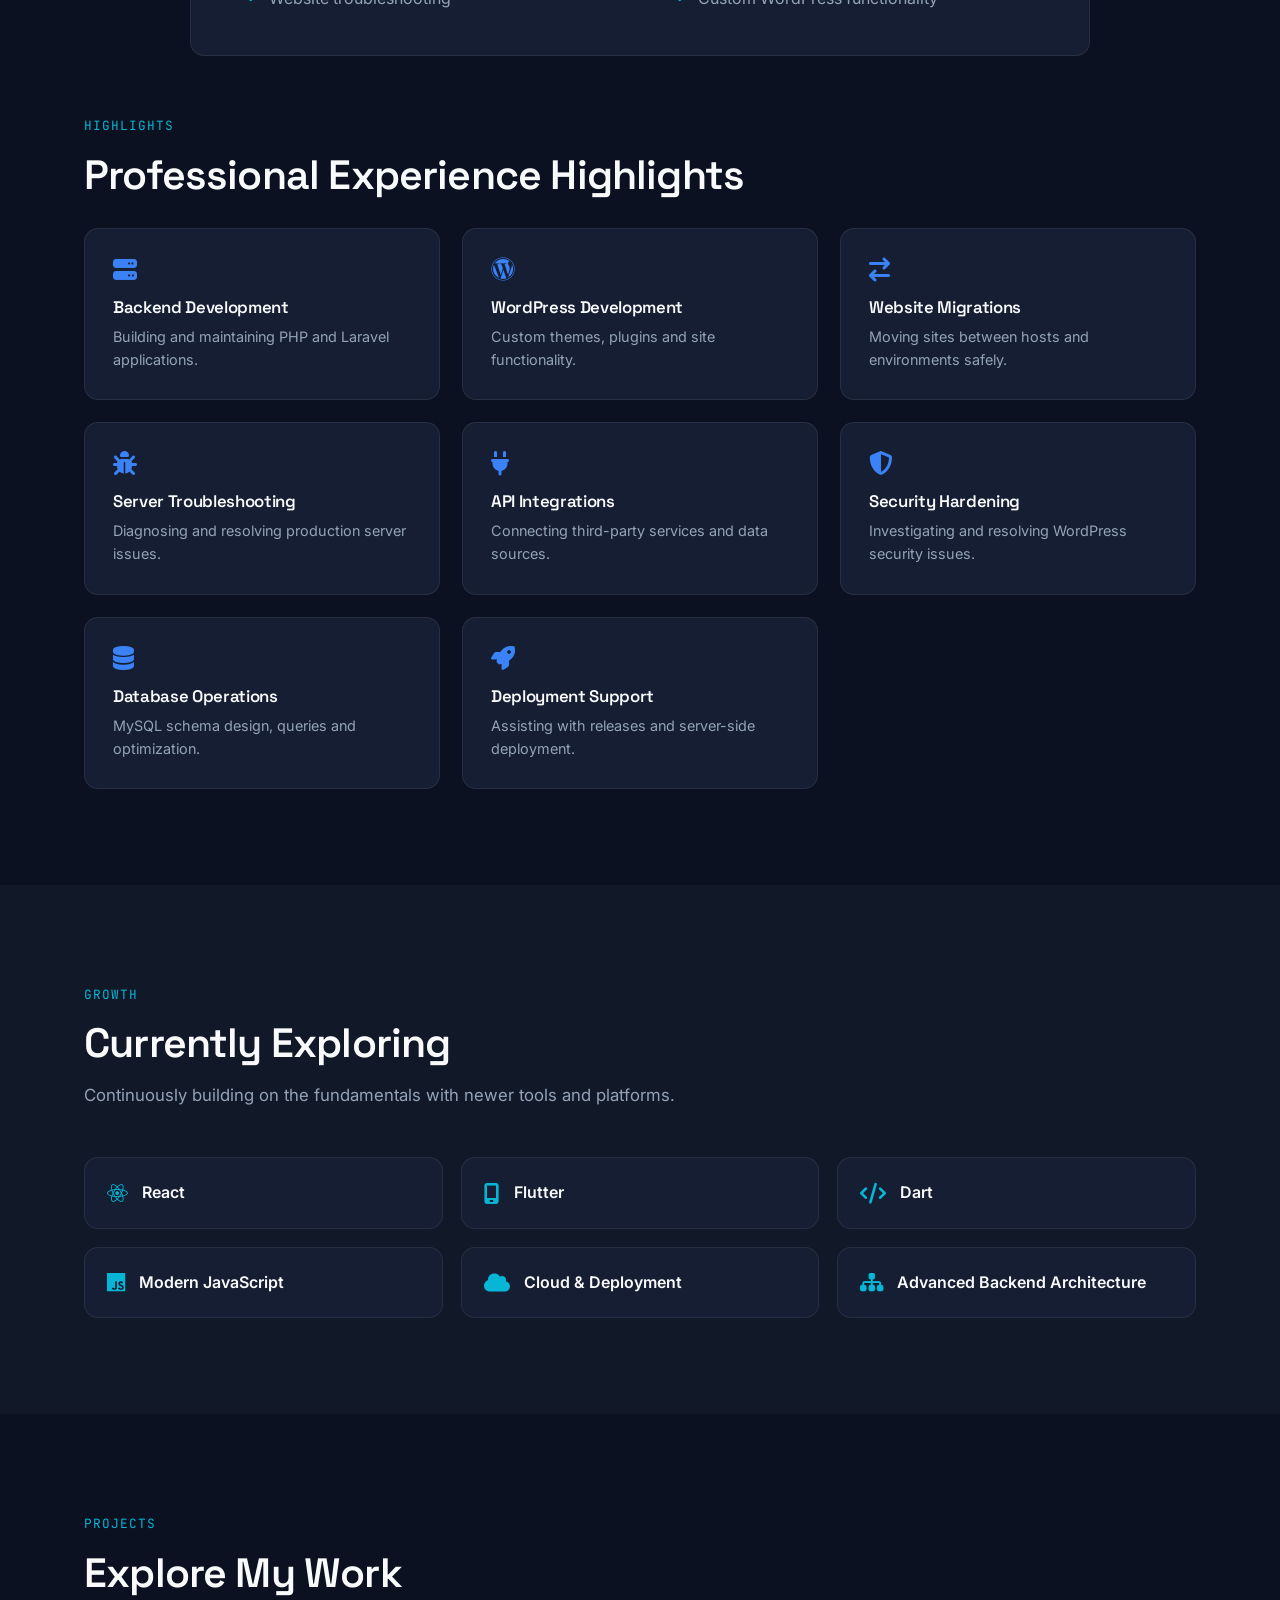
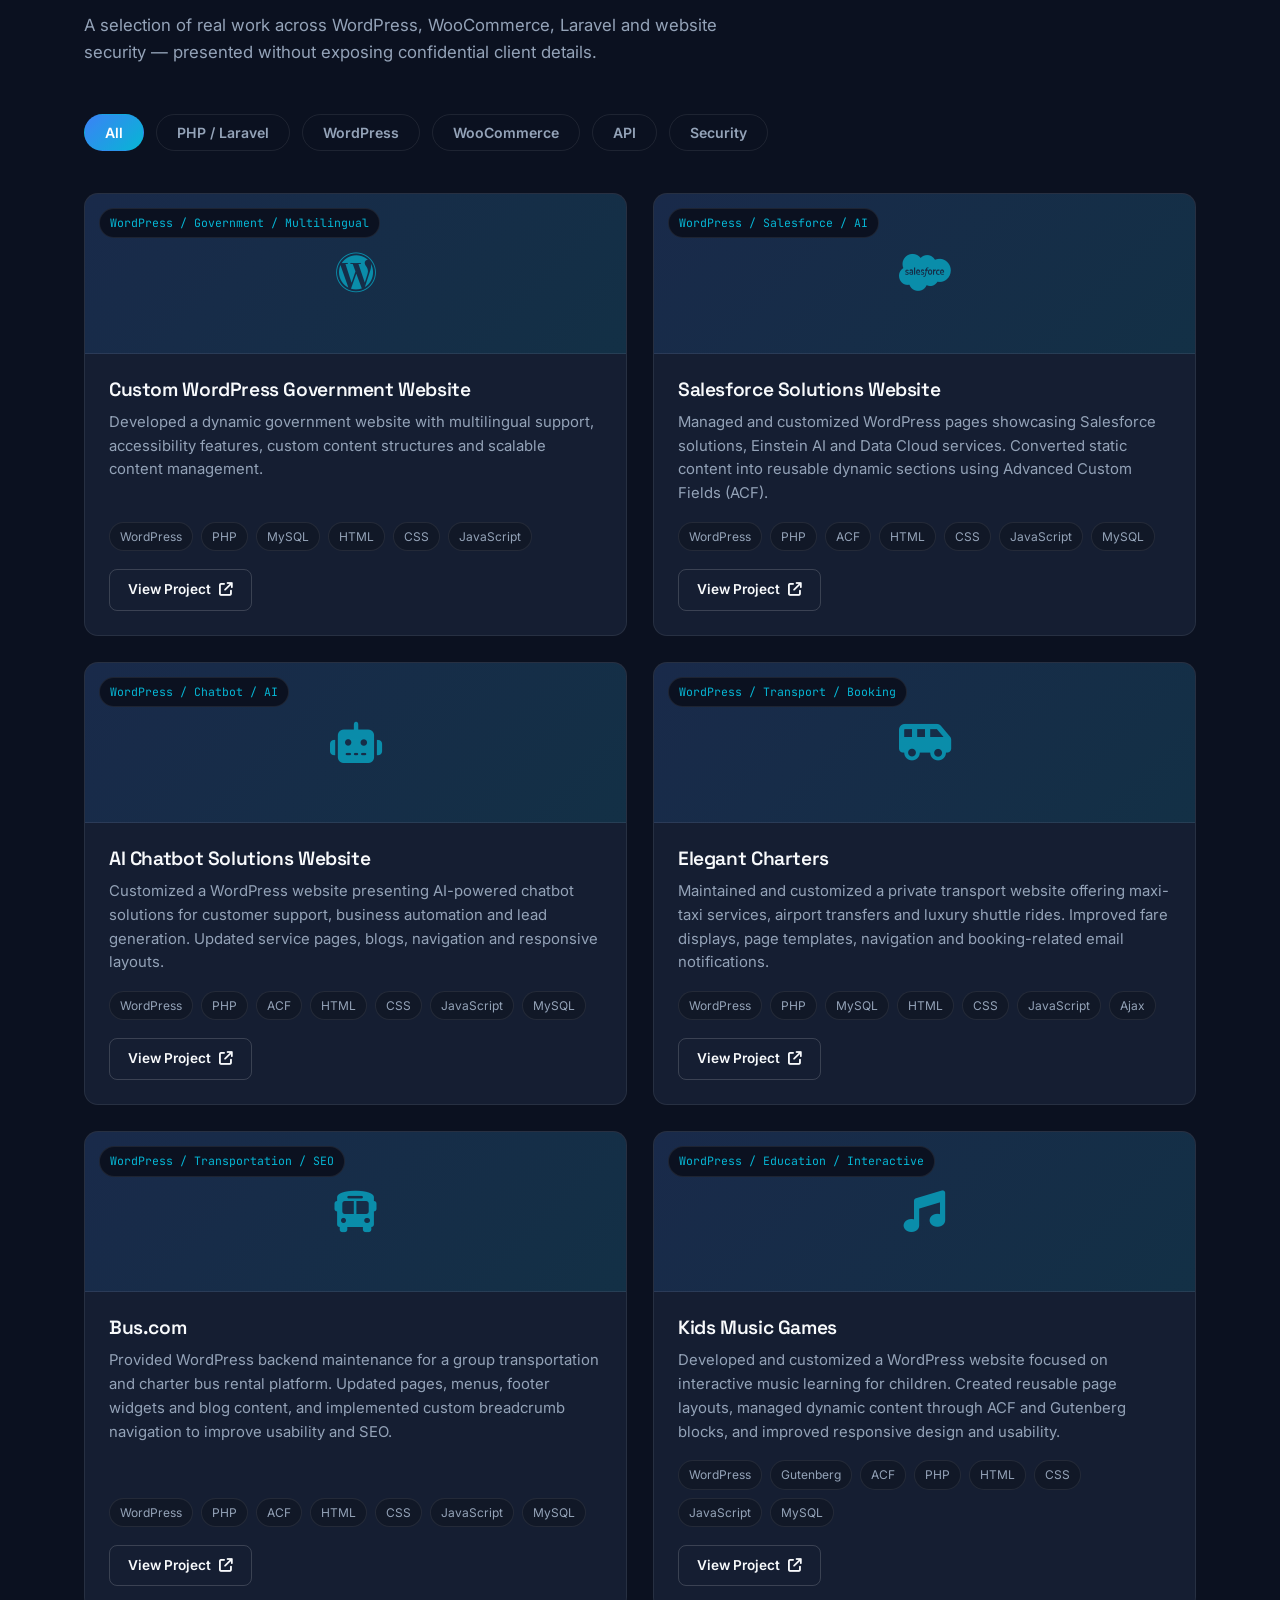
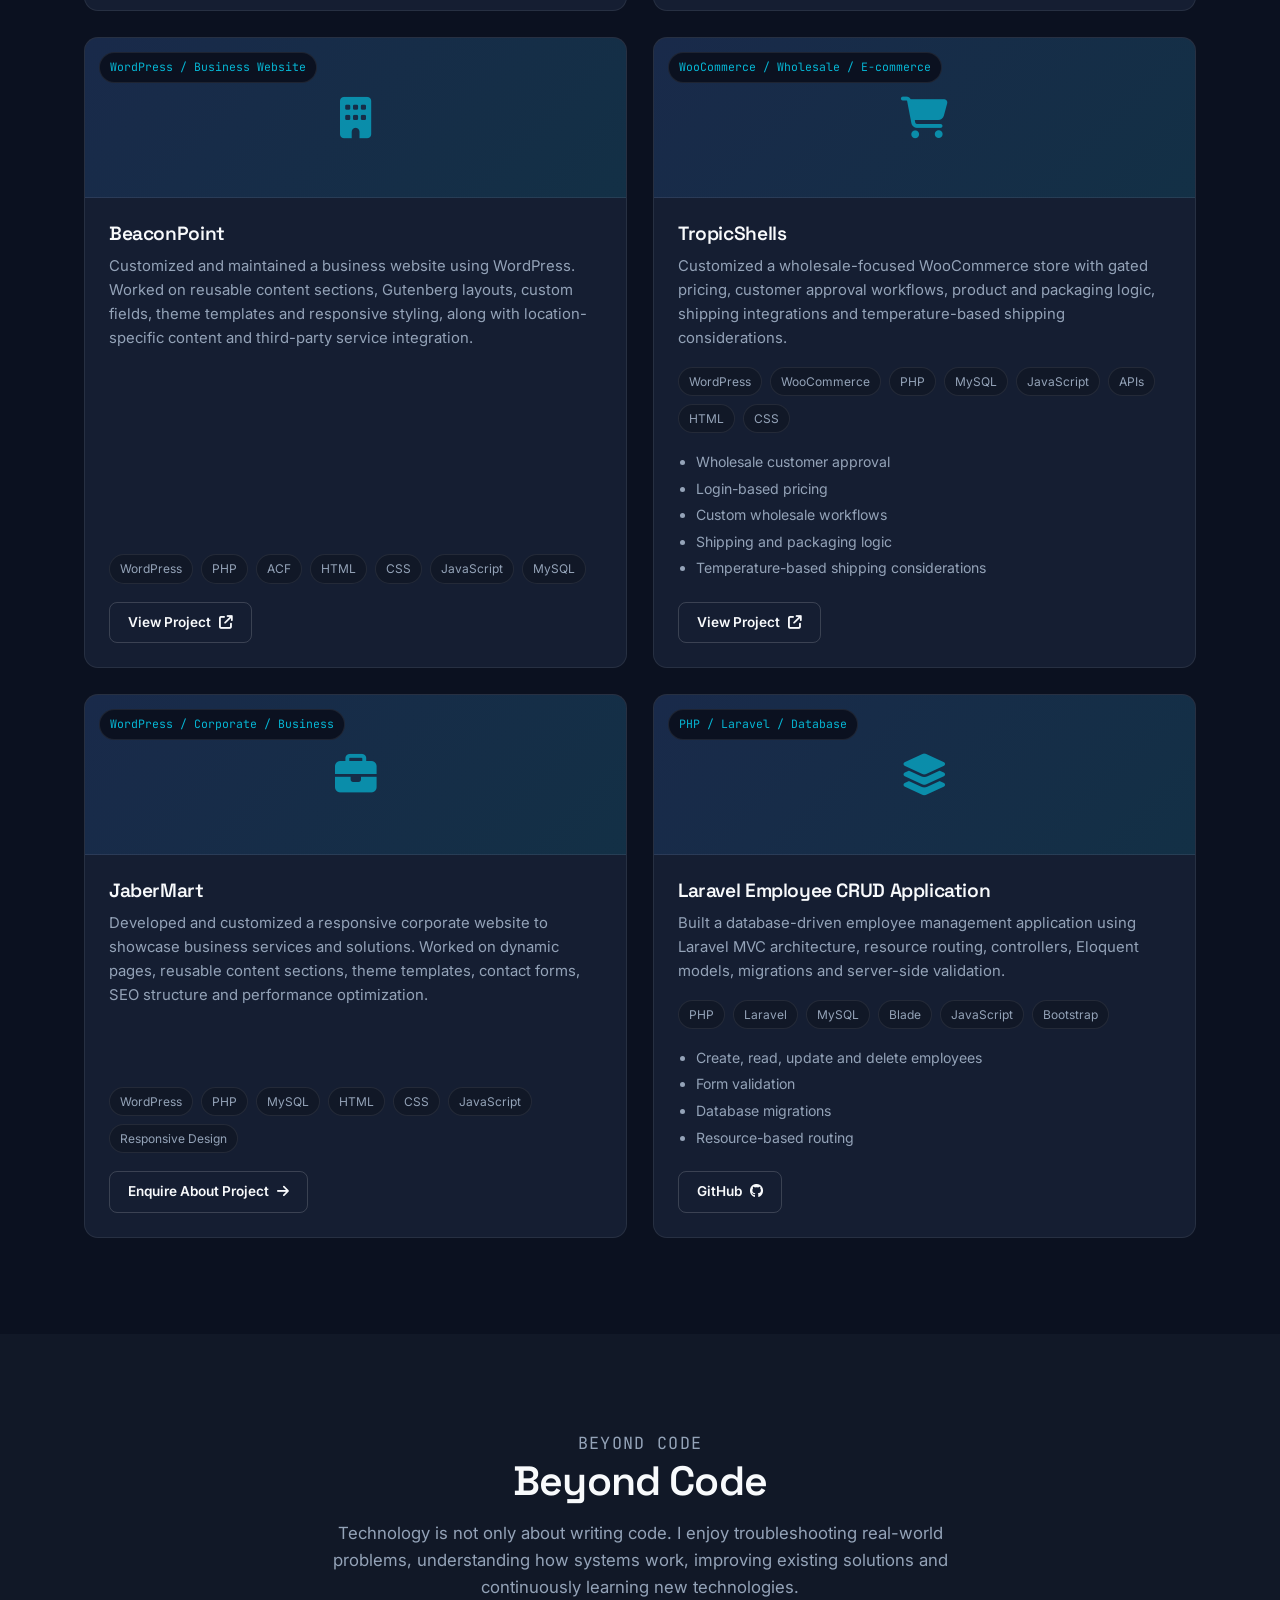
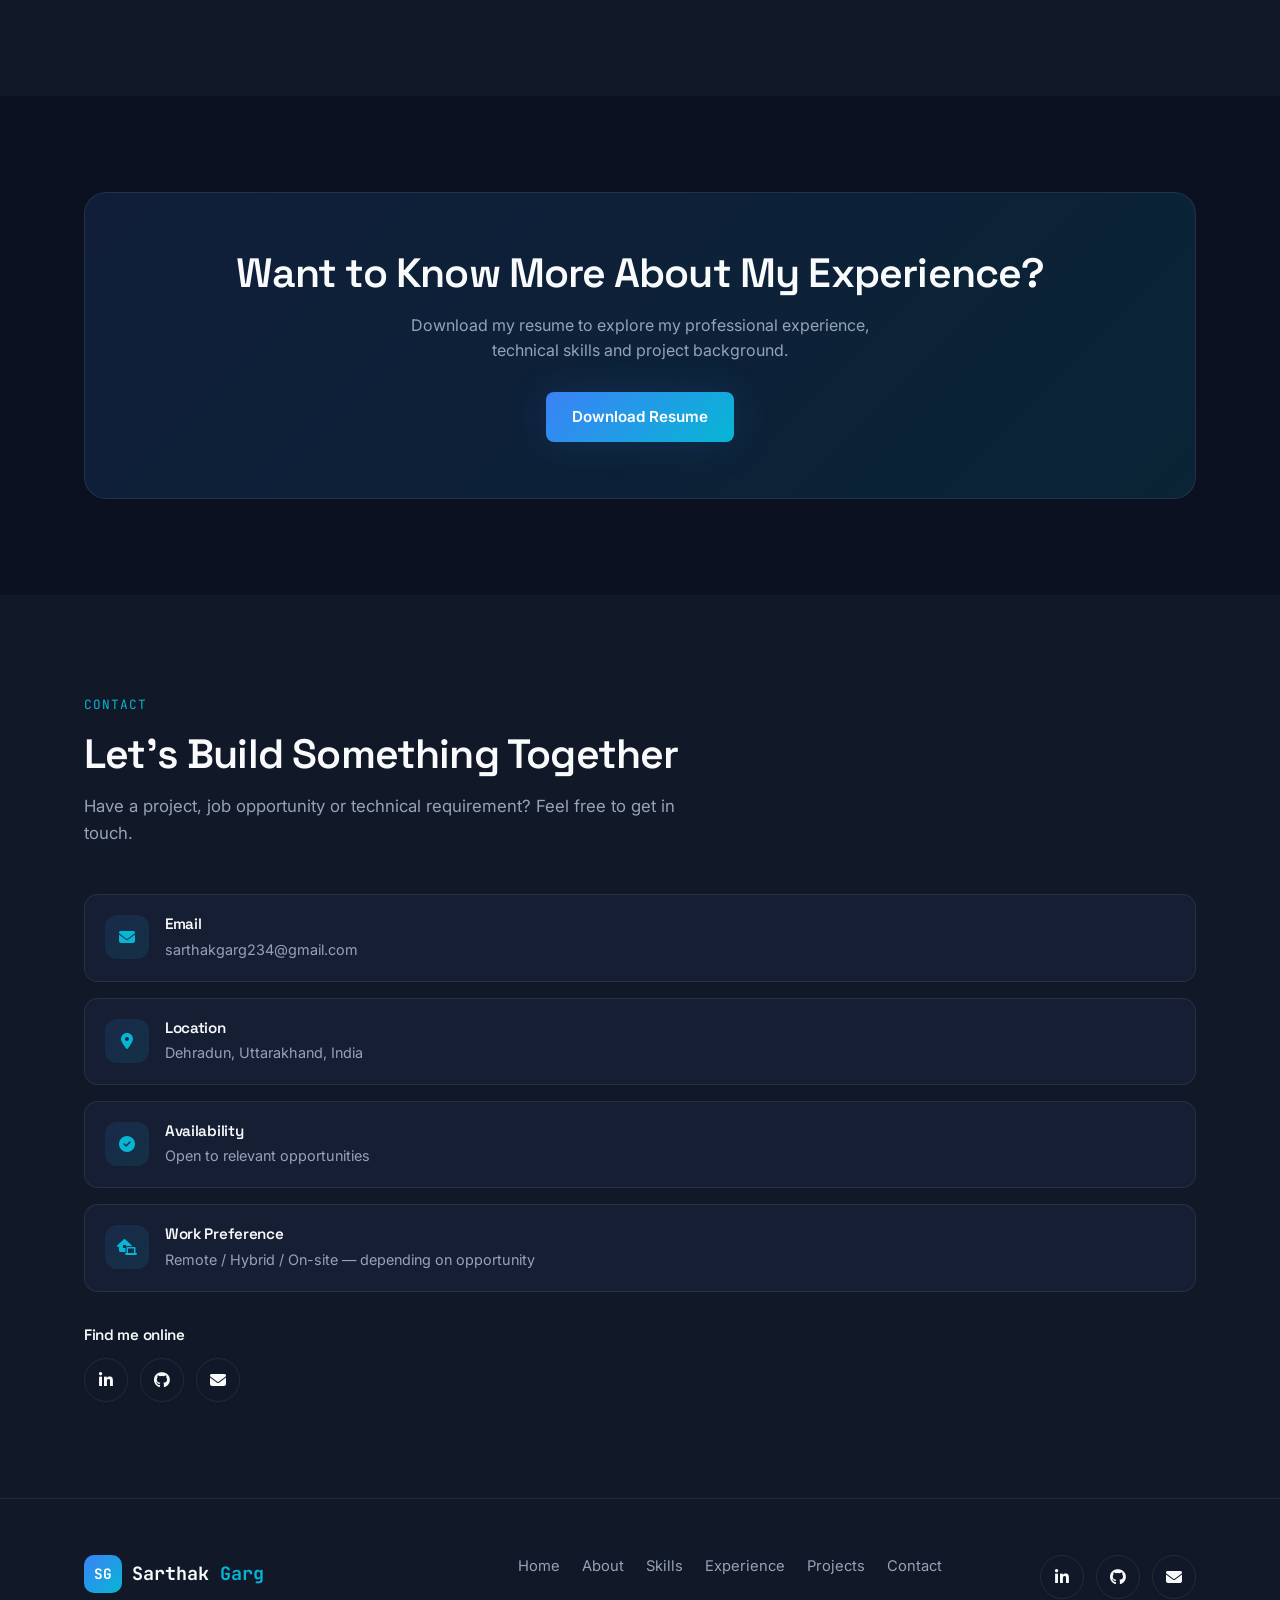
==== commit 3773c34b: "testing" ====
--- a/index.html
+++ b/index.html
@@ -70,7 +70,7 @@
     </nav>
   </header>
 
-  <main id="main-content" class="">
+  <main id="main-content">
 
     <!-- ================= HOME / HERO ================= -->
     <section id="home" class="hero">
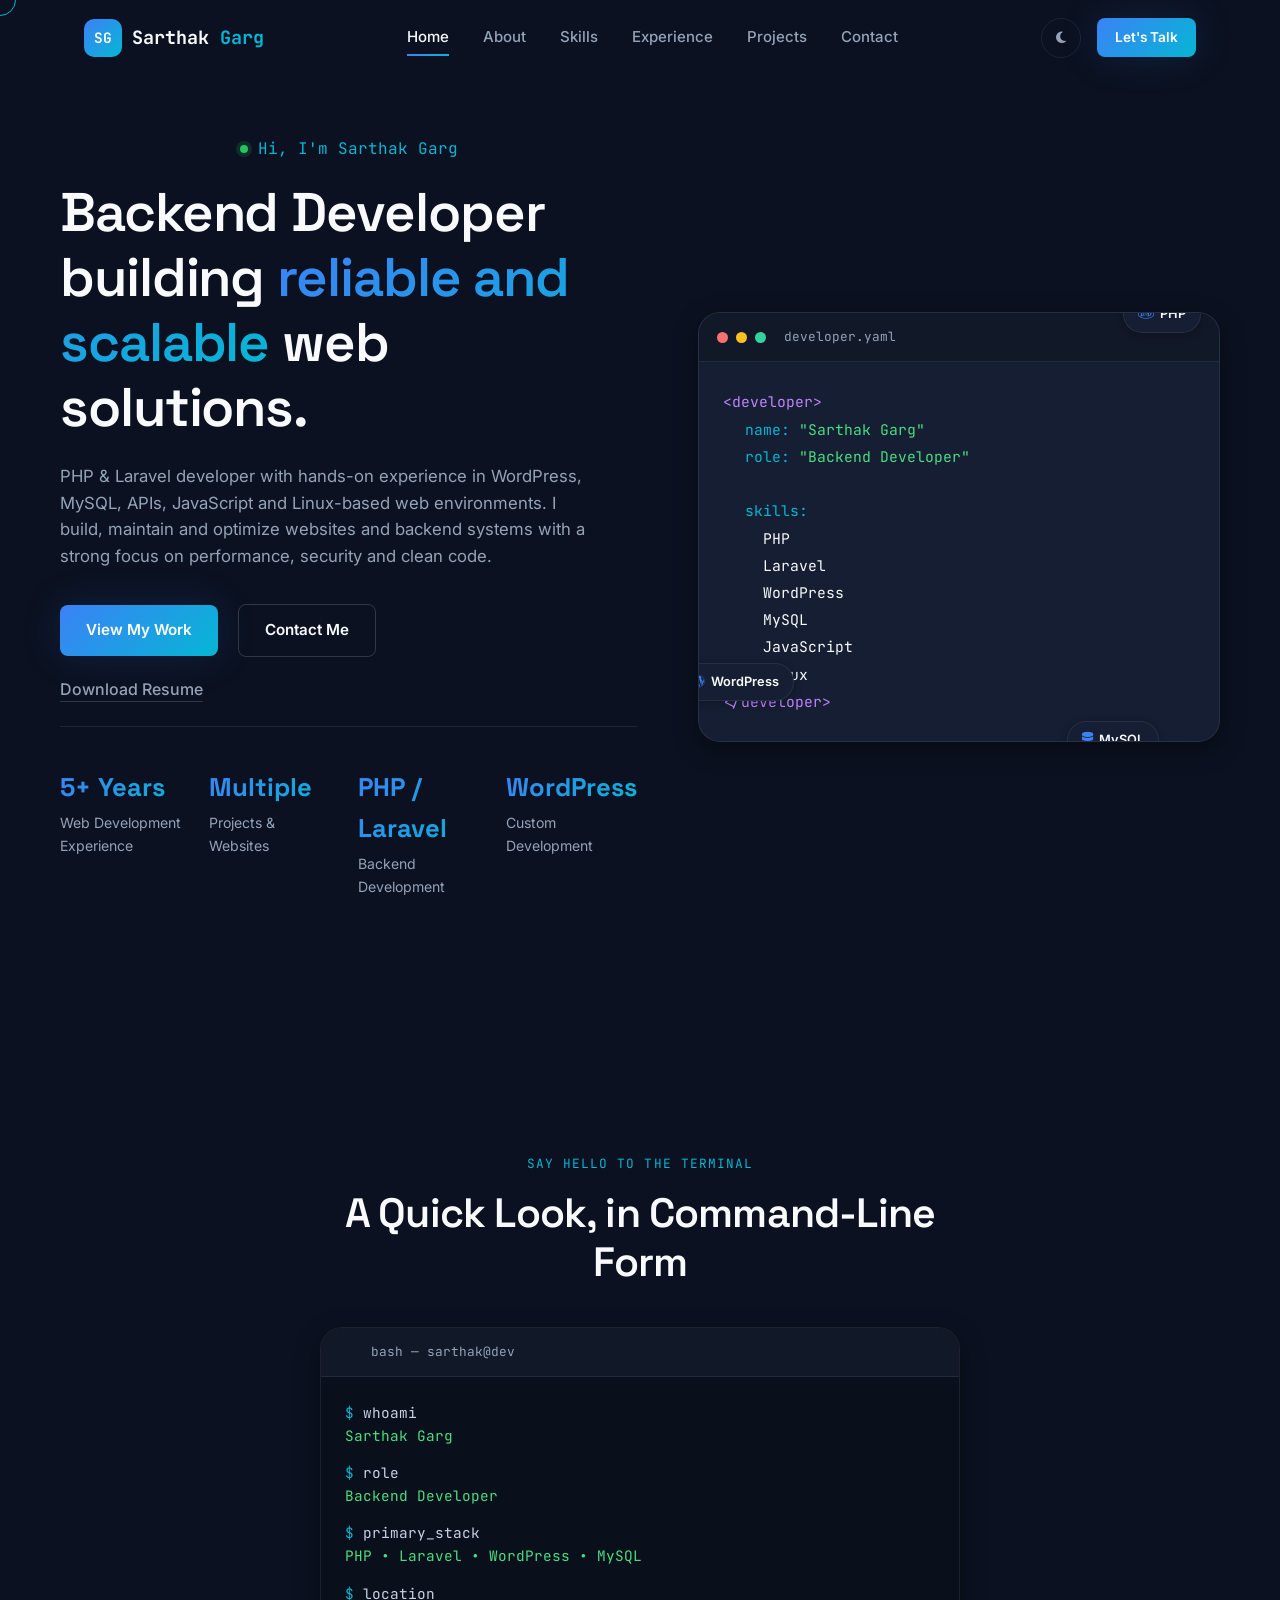
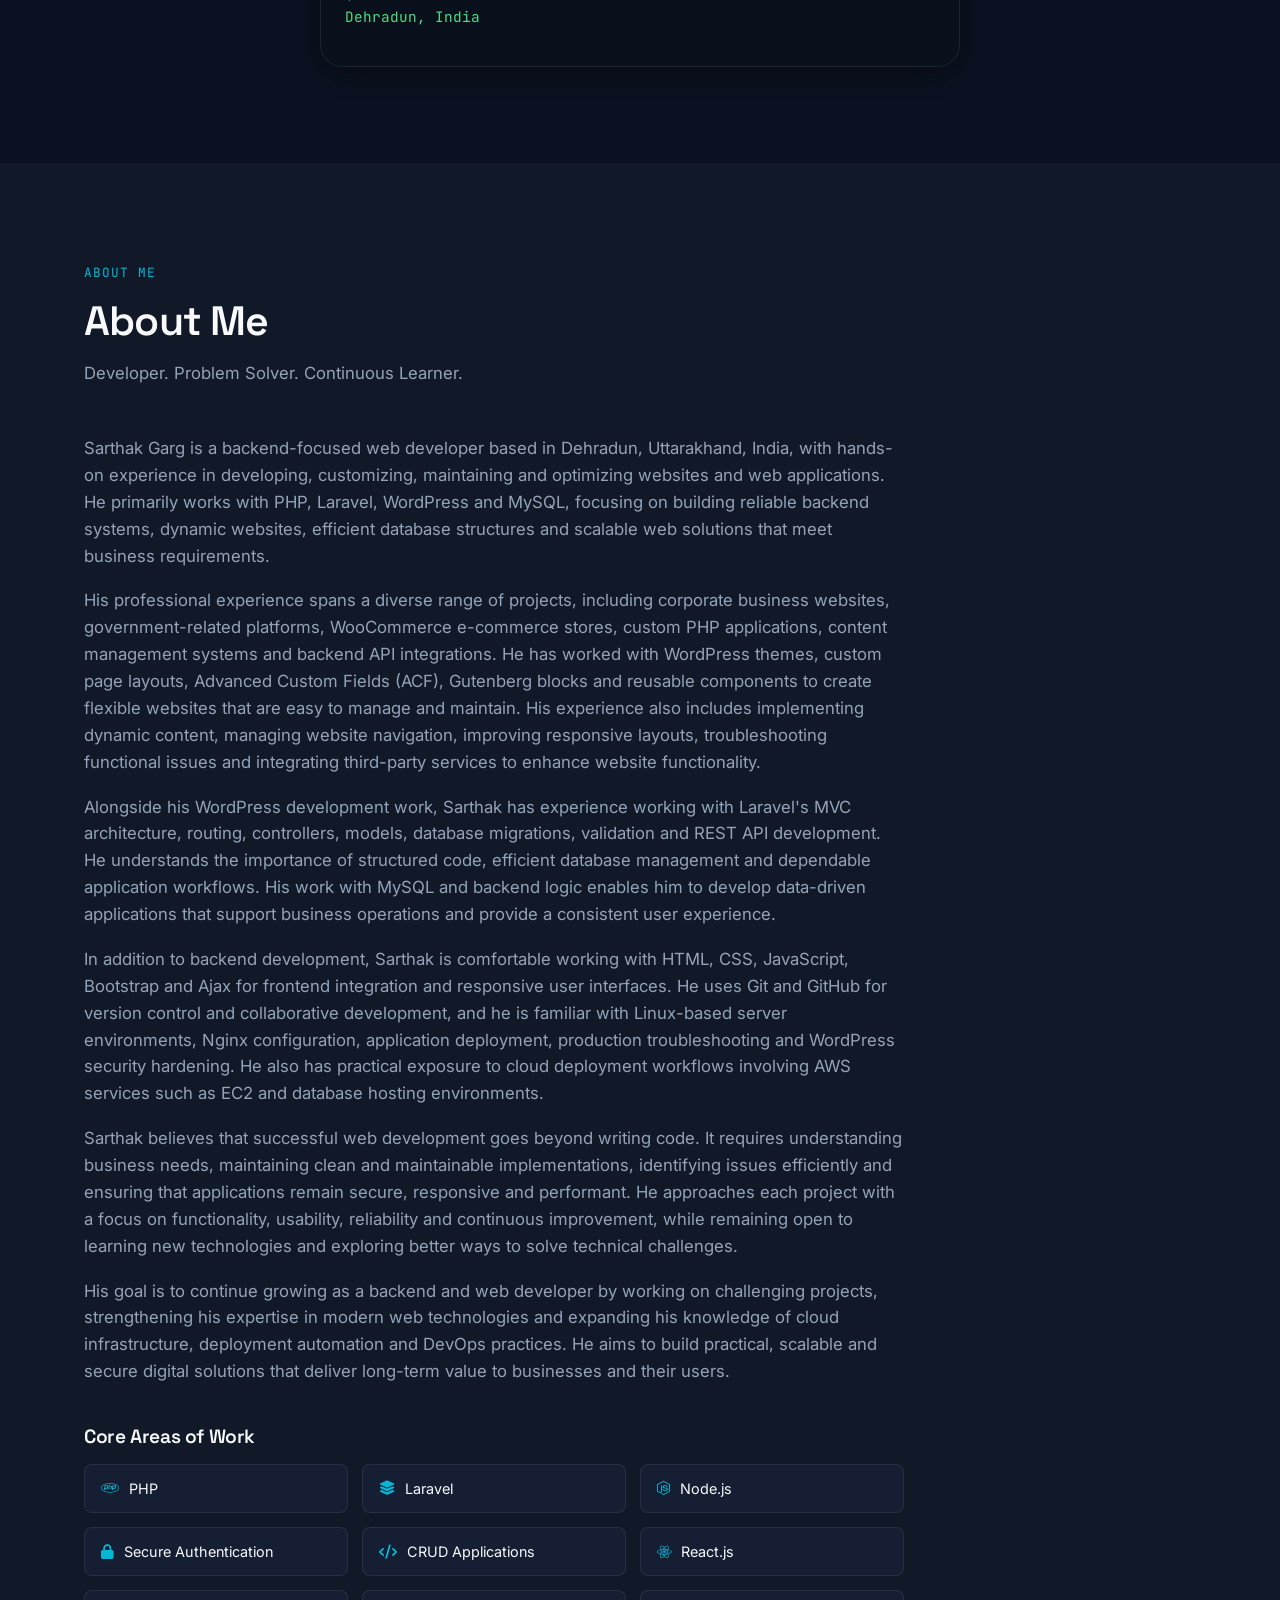
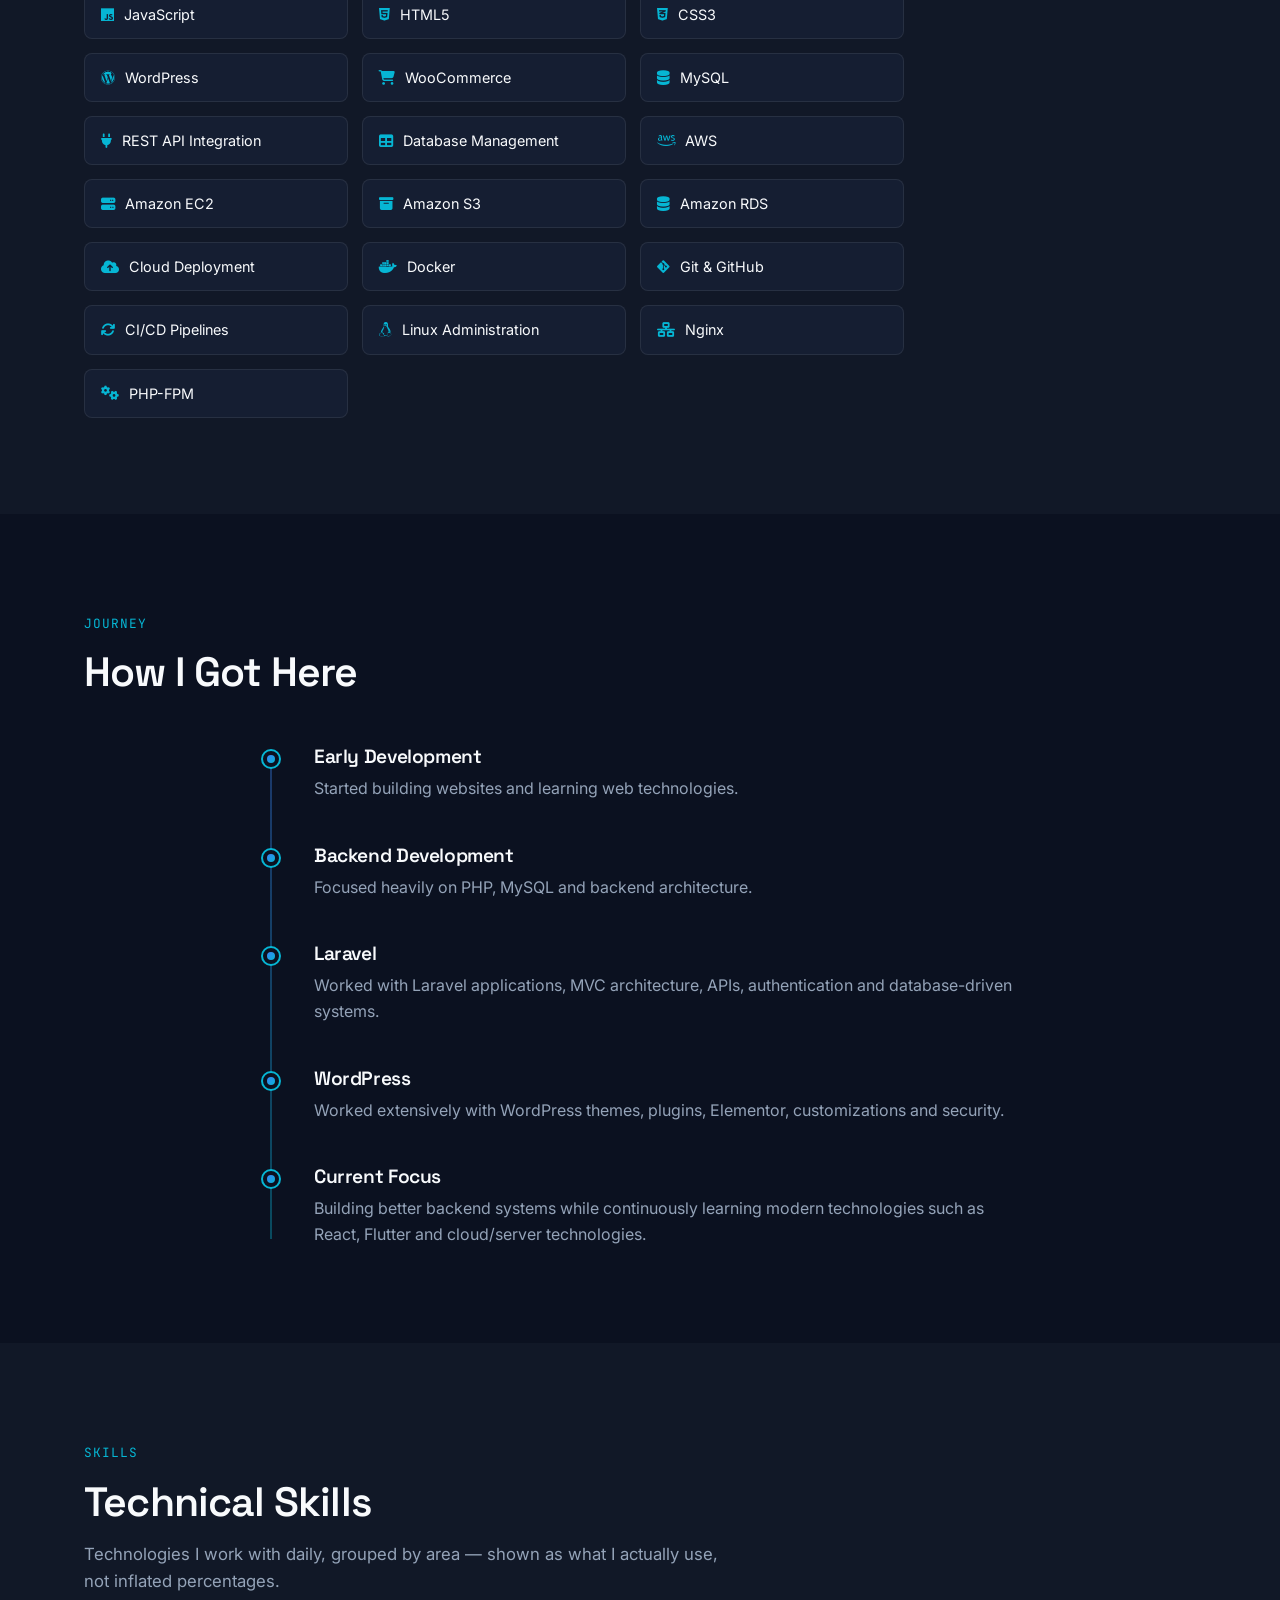
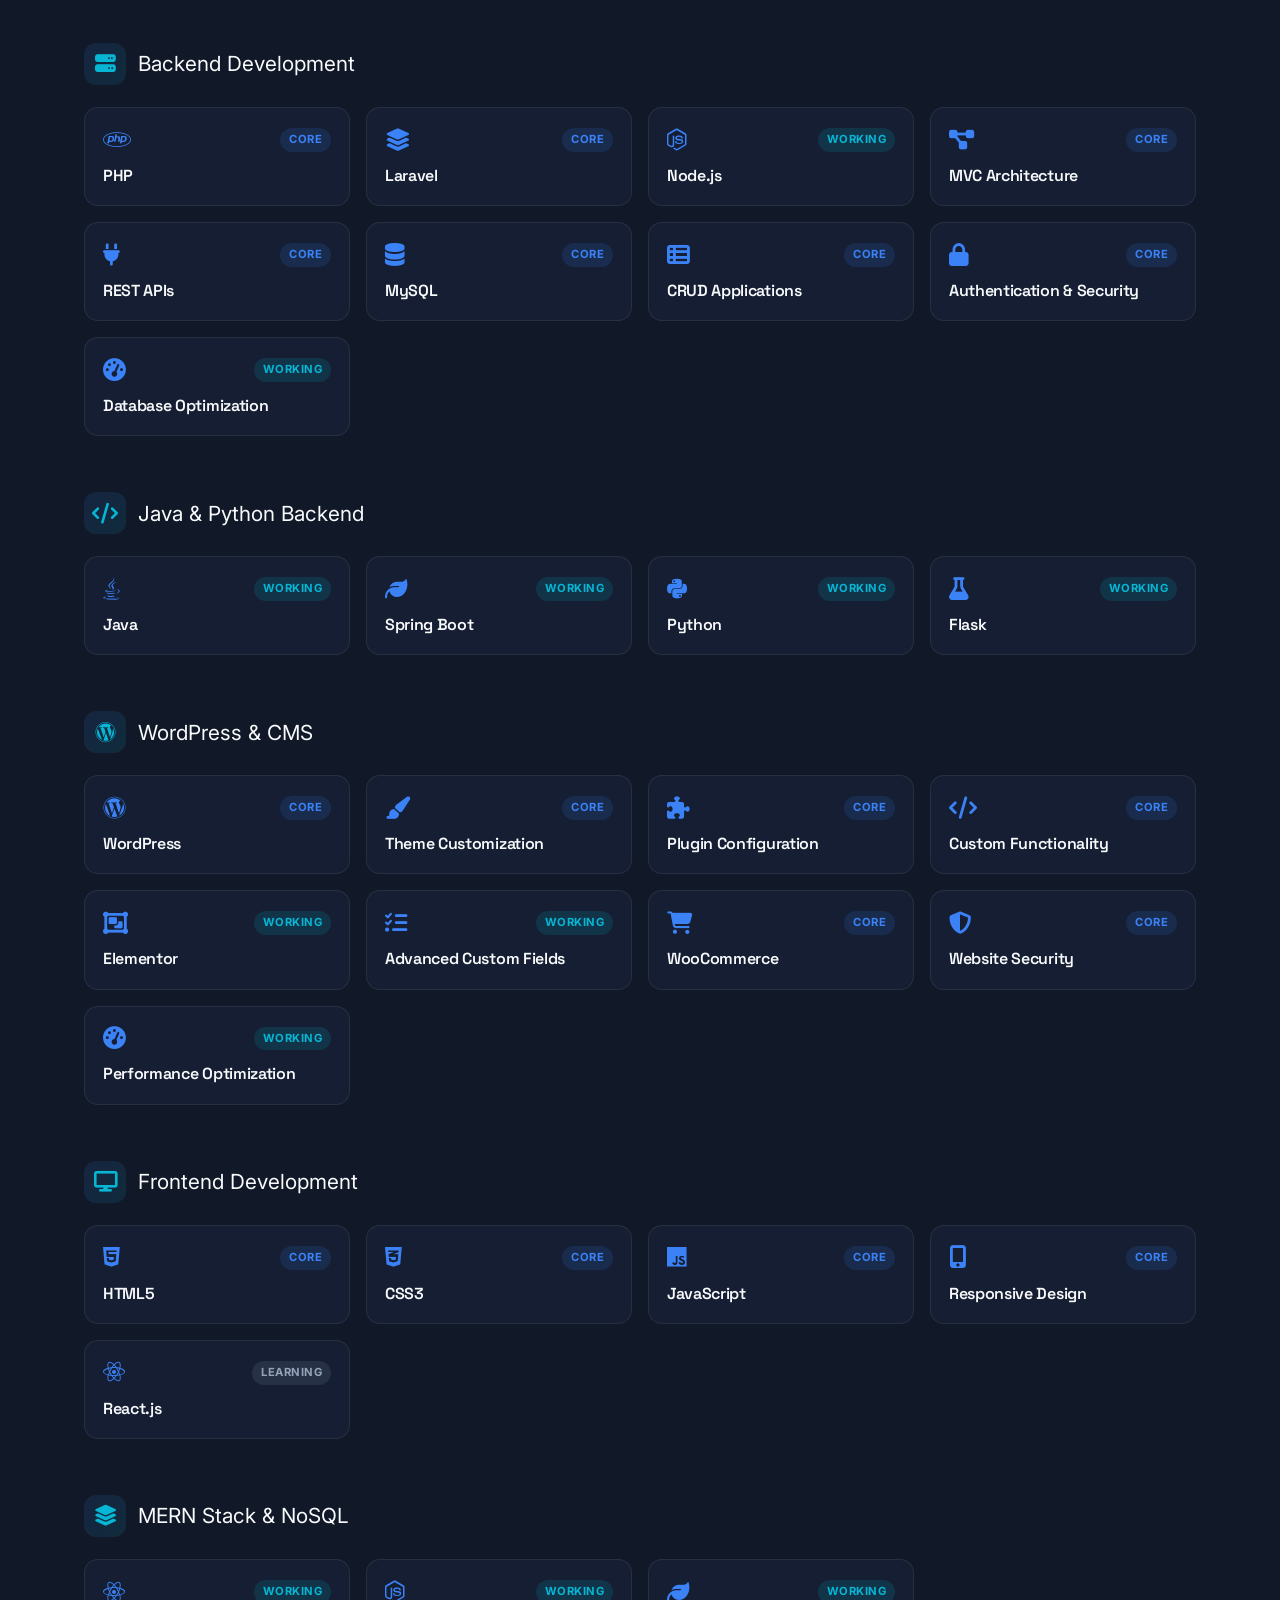
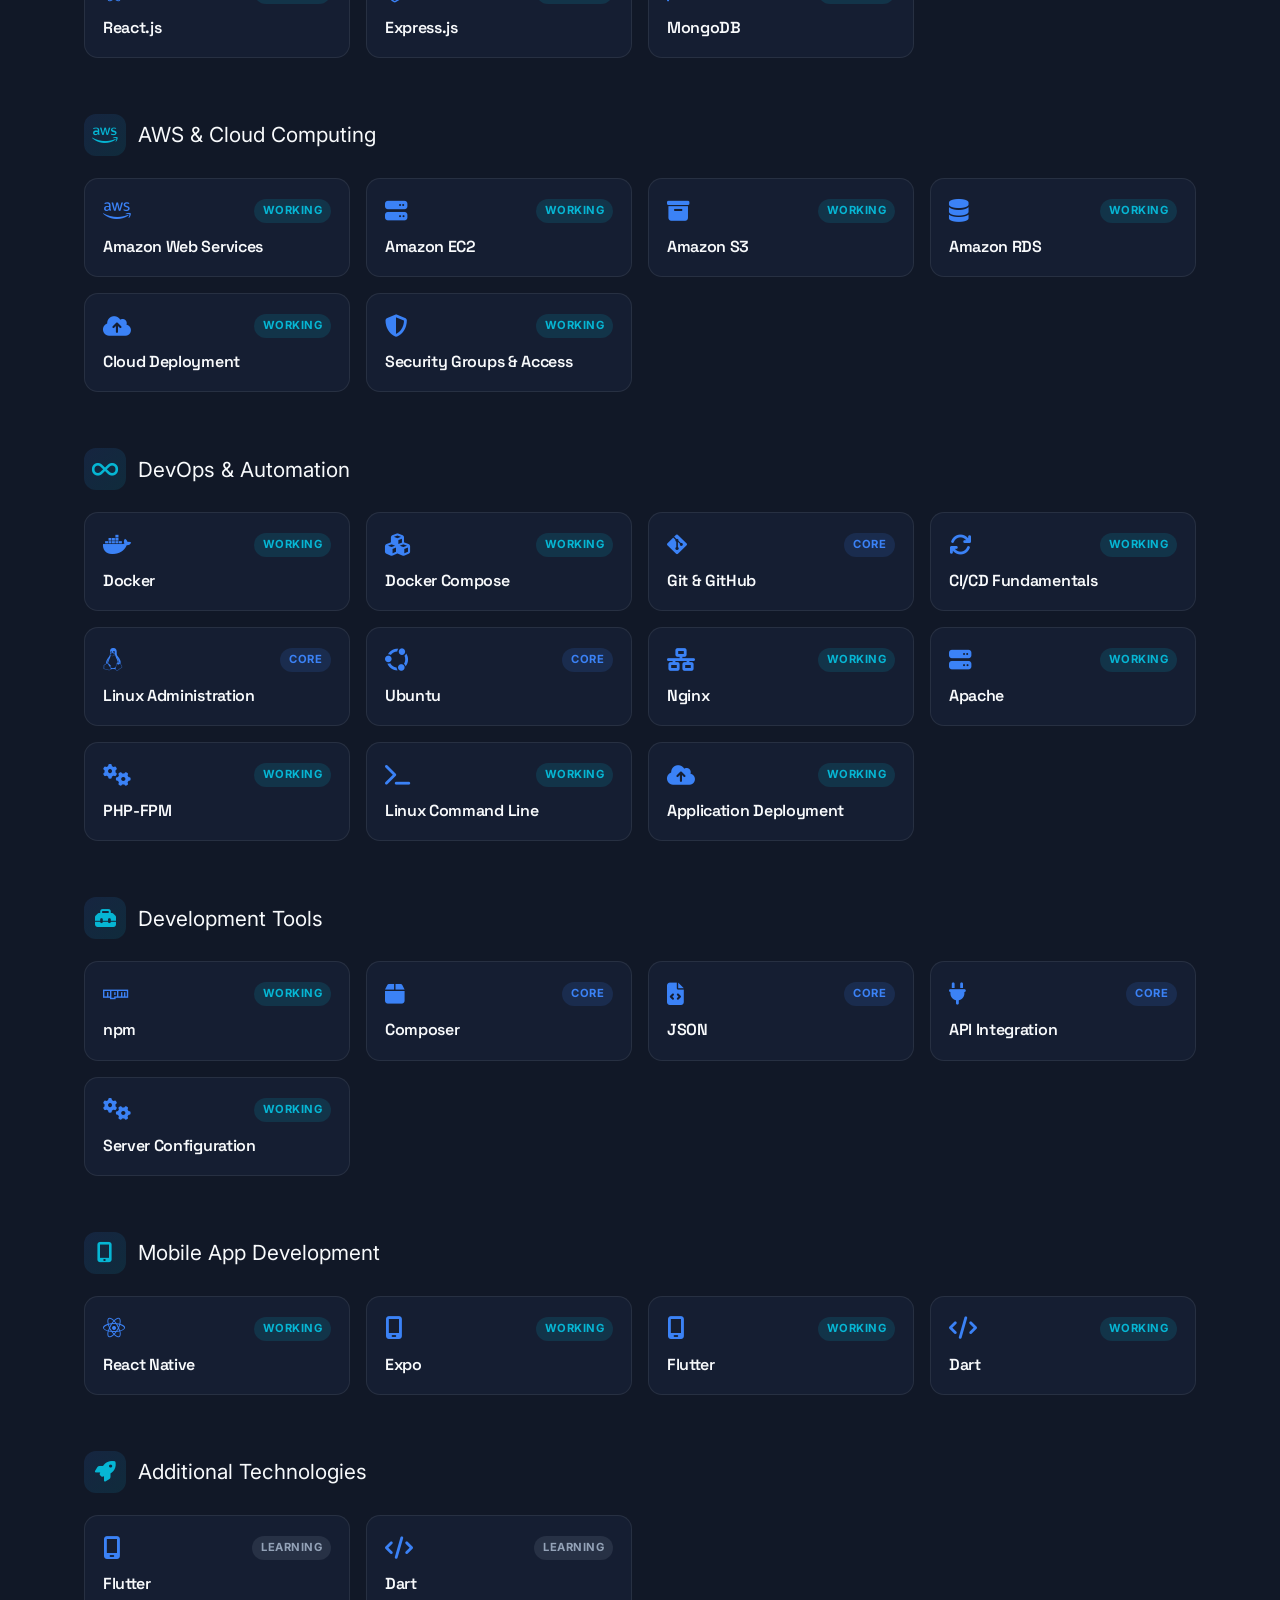
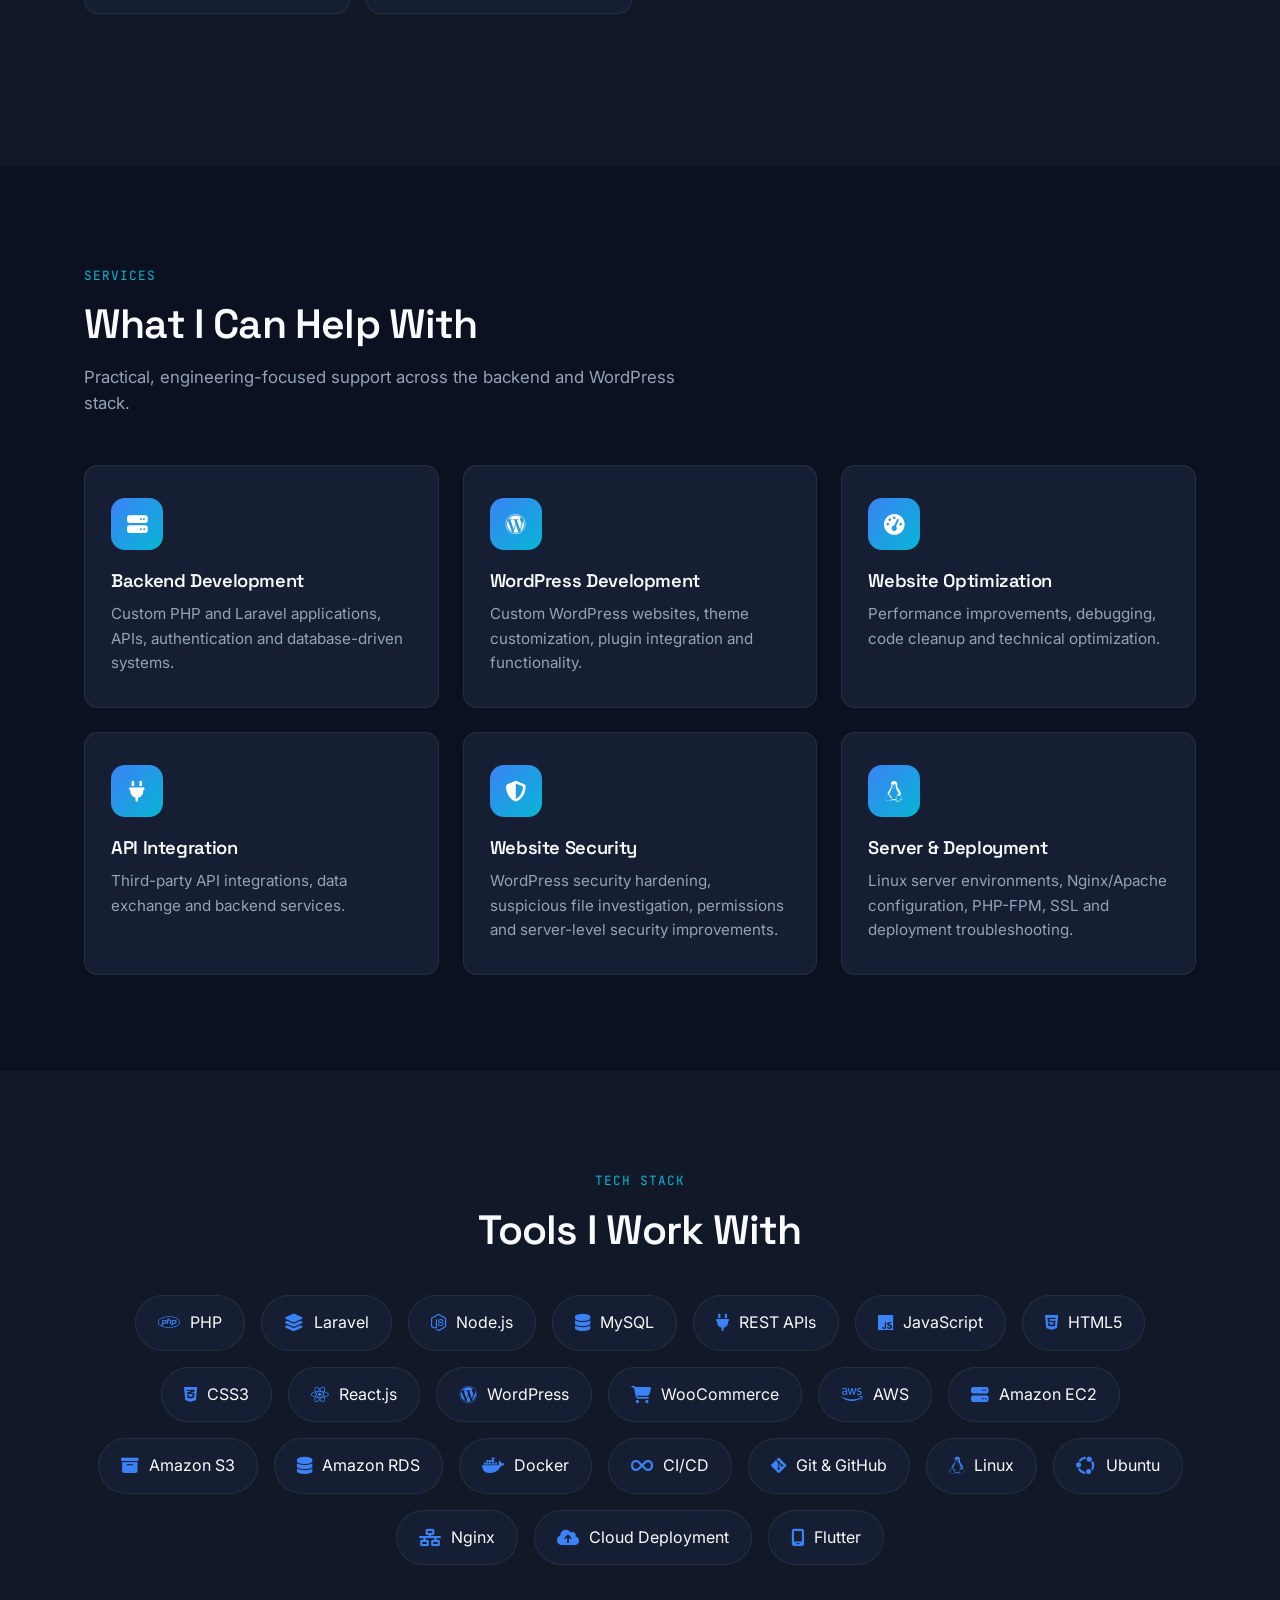
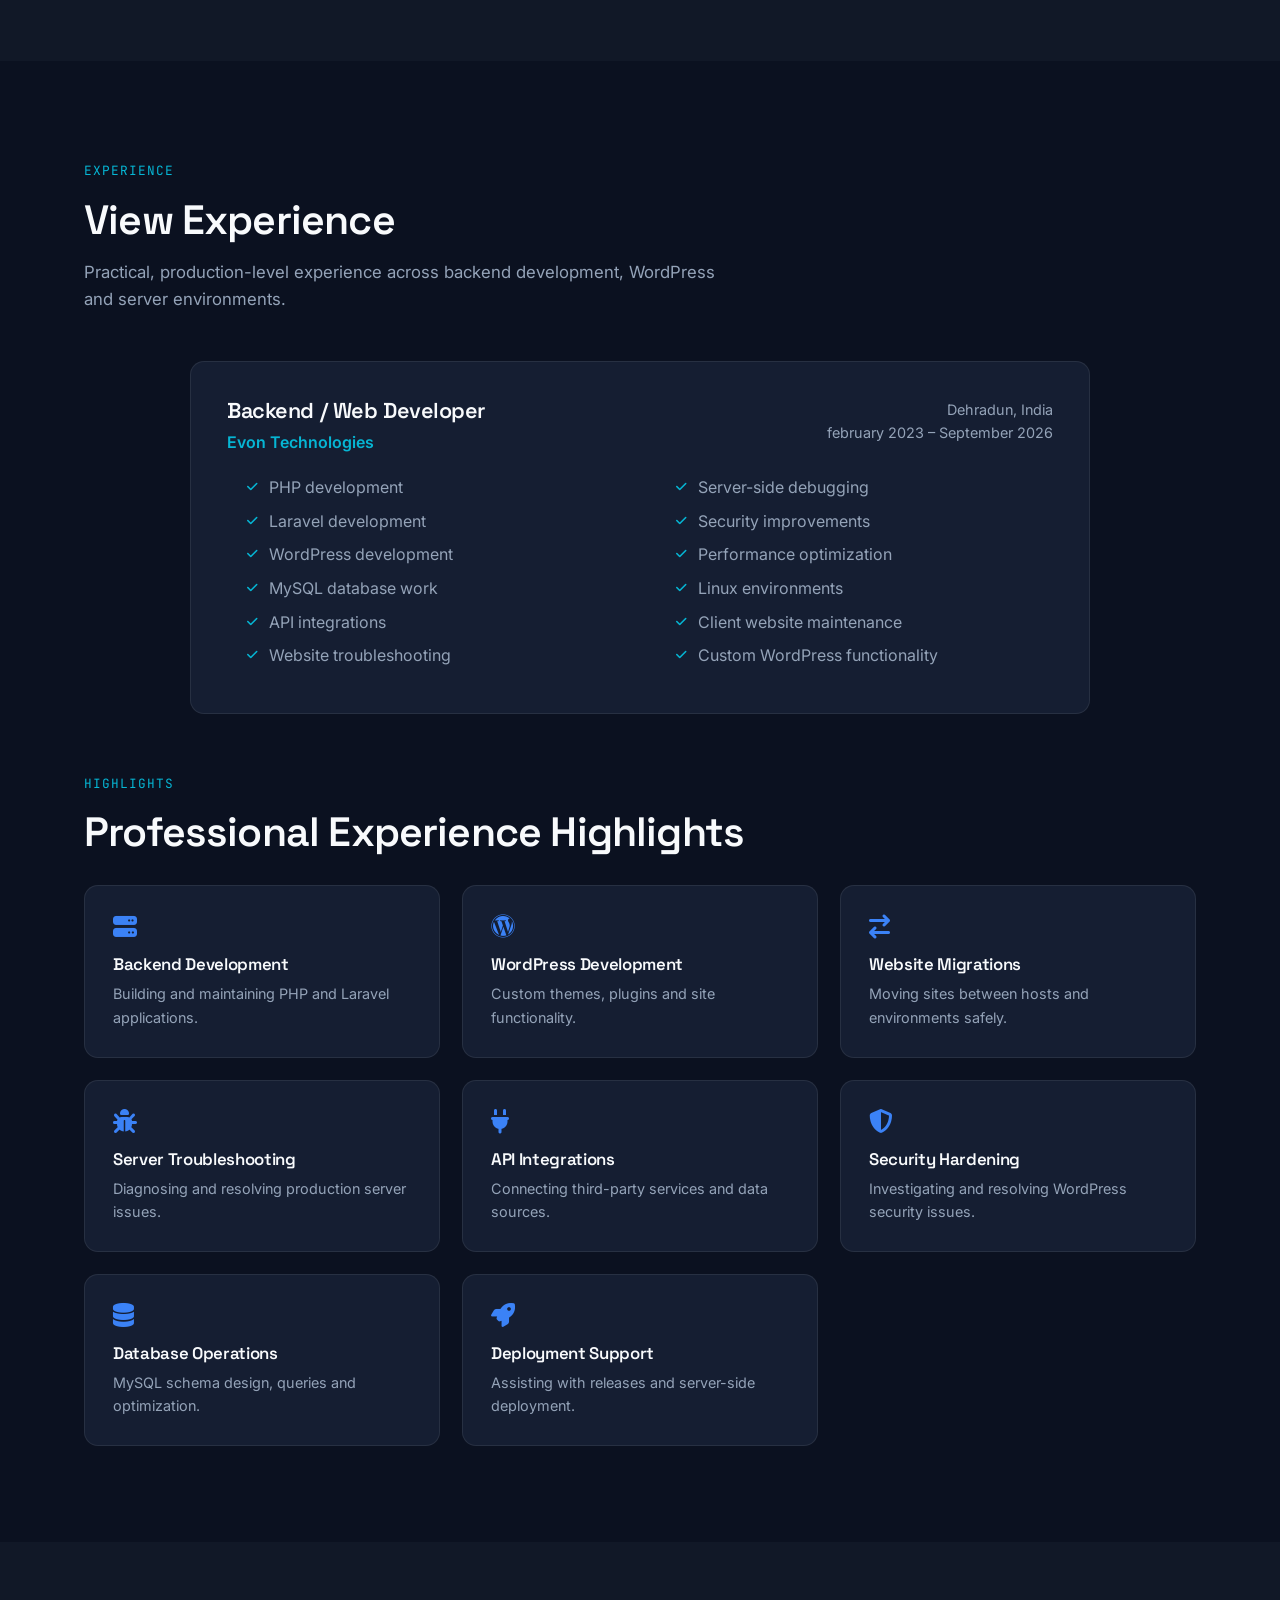
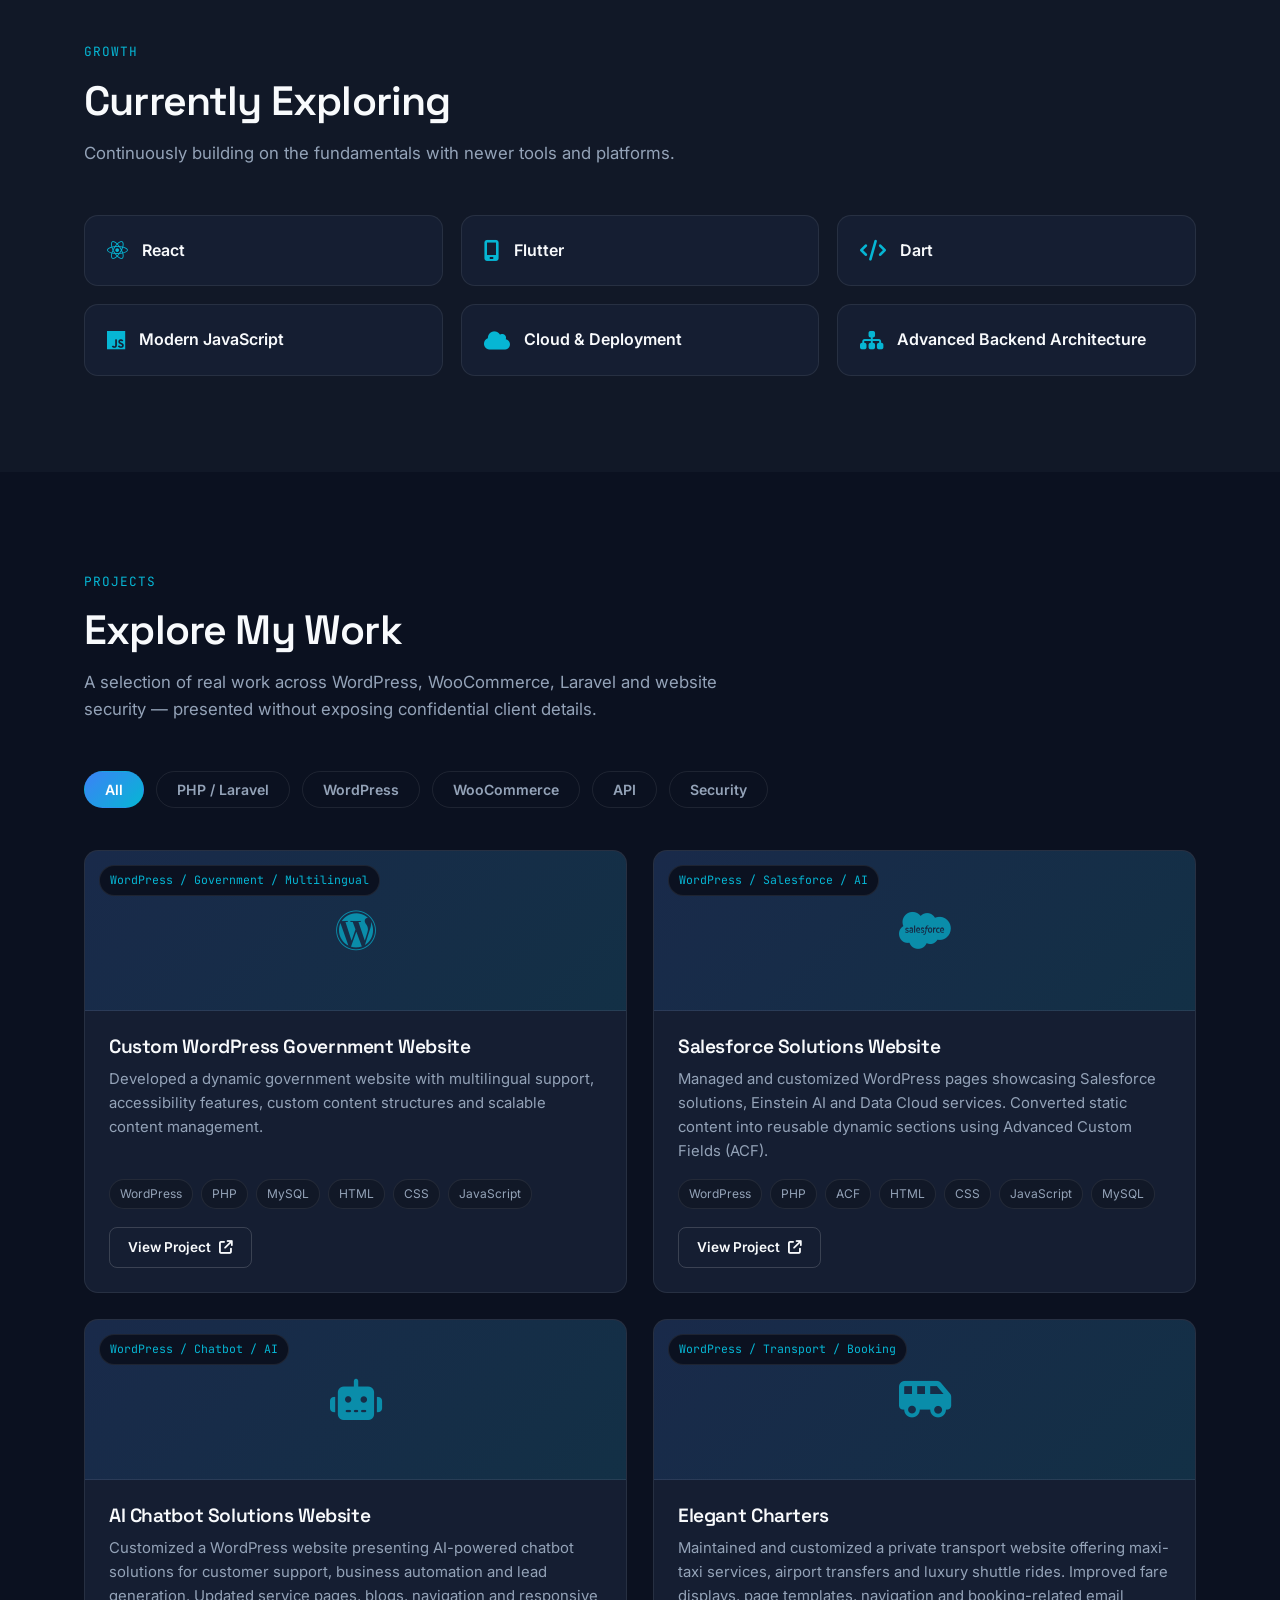
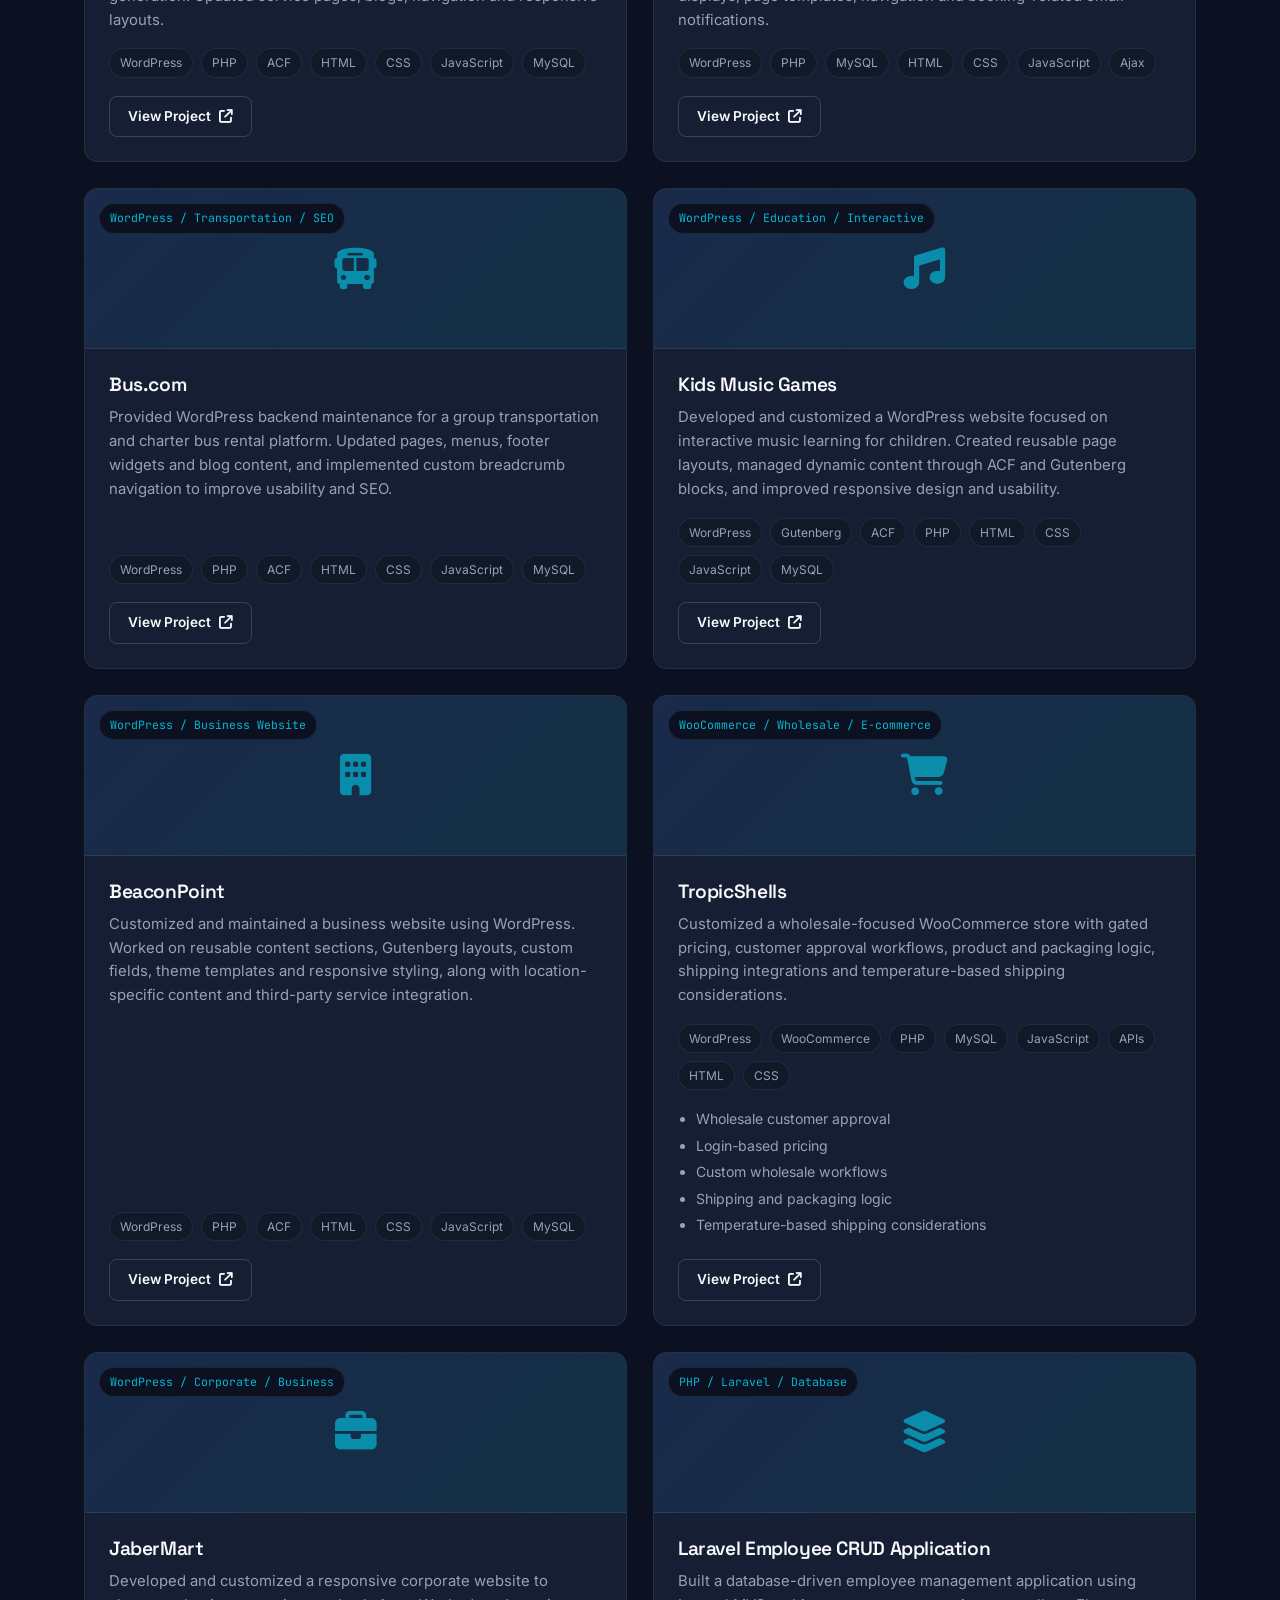
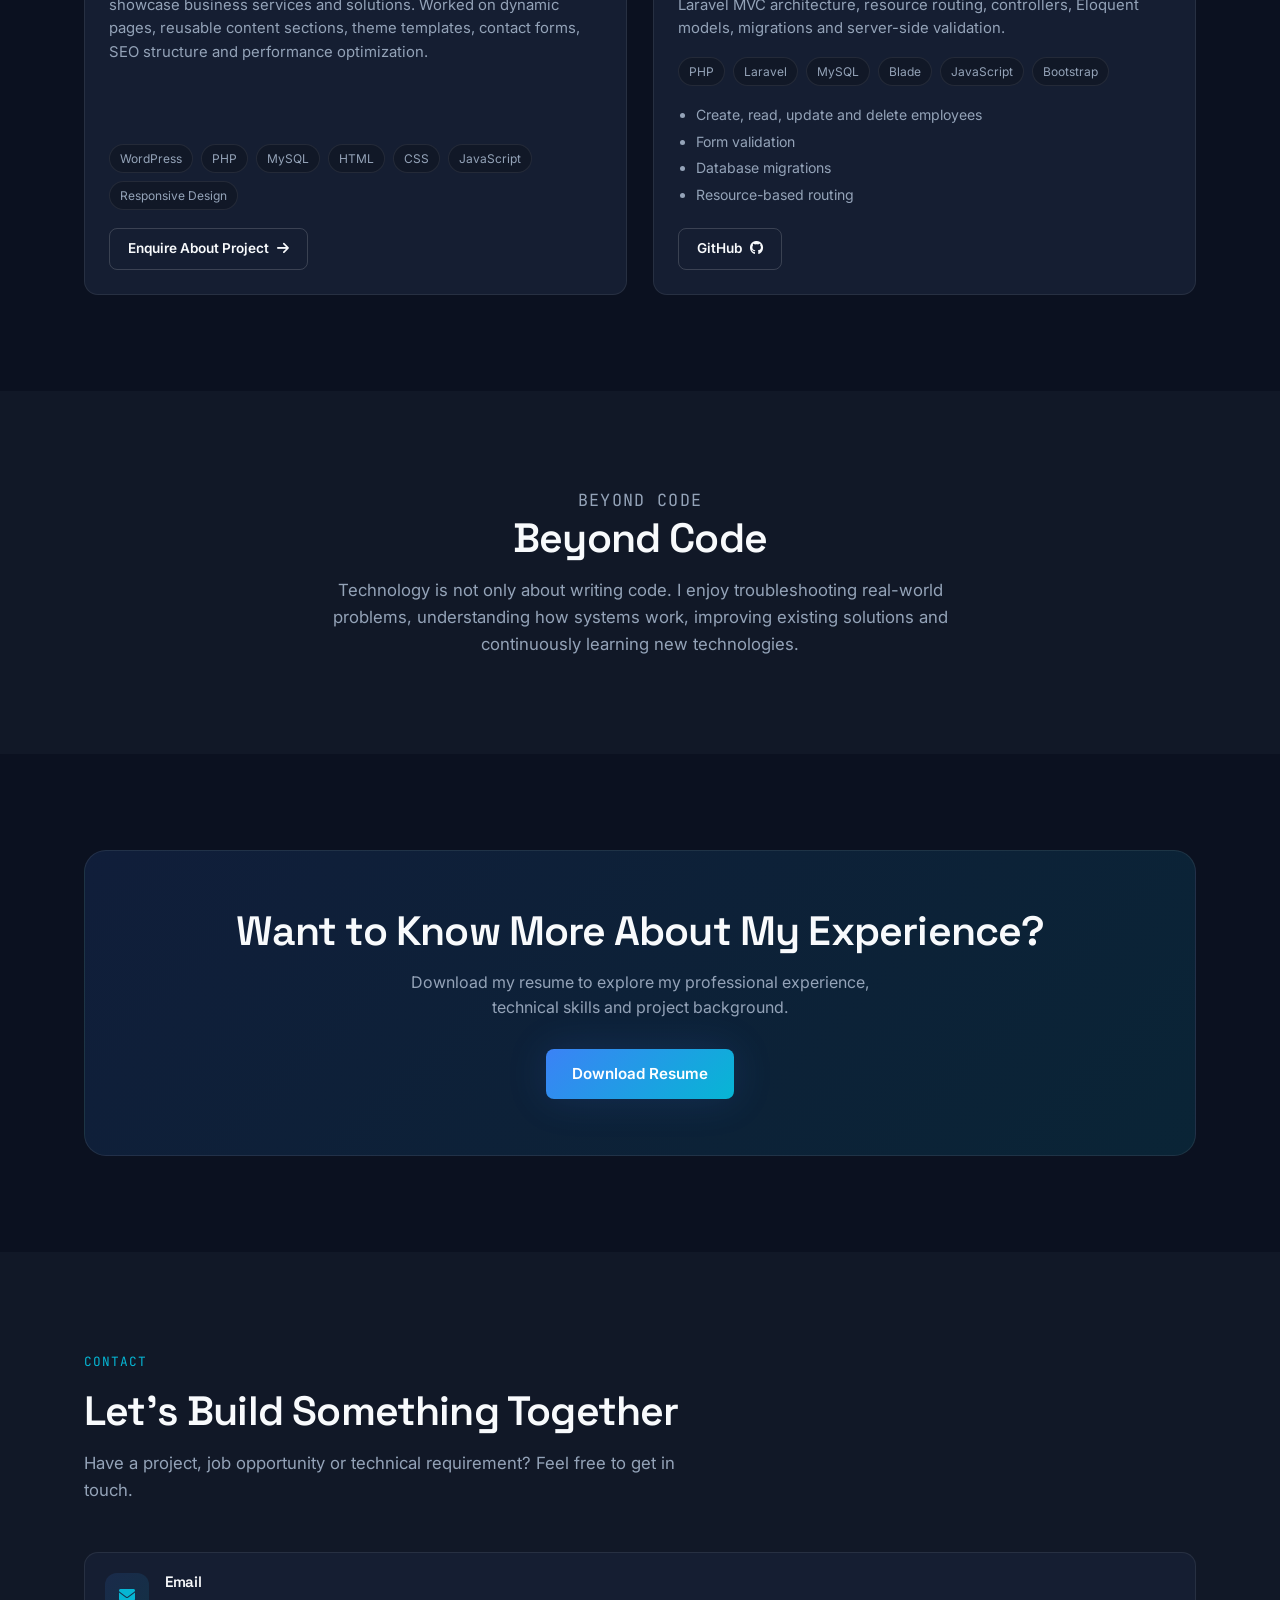
==== commit 7983c036: "Skills Updated" ====
--- a/index.html
+++ b/index.html
@@ -173,17 +173,47 @@
 
         <div style="max-width:820px;">
           <div class="reveal" style="margin-bottom:40px;">
-            <p style="color:var(--text-secondary); font-size:1.05rem; margin-bottom:18px;">Sarthak Garg is a backend-focused web developer based in Dehradun, Uttarakhand, India, with hands-on experience in developing, customizing, maintaining and optimizing websites and web applications. He primarily works with PHP, Laravel, WordPress and MySQL, focusing on building reliable backend systems, dynamic websites, efficient database structures and scalable web solutions that meet business requirements.</p>
-
-            <p style="color:var(--text-secondary); font-size:1.05rem; margin-bottom:18px;">His professional experience spans a diverse range of projects, including corporate business websites, government-related platforms, WooCommerce e-commerce stores, custom PHP applications, content management systems and backend API integrations. He has worked with WordPress themes, custom page layouts, Advanced Custom Fields (ACF), Gutenberg blocks and reusable components to create flexible websites that are easy to manage and maintain. His experience also includes implementing dynamic content, managing website navigation, improving responsive layouts, troubleshooting functional issues and integrating third-party services to enhance website functionality.</p>
-
-            <p style="color:var(--text-secondary); font-size:1.05rem; margin-bottom:18px;">Alongside his WordPress development work, Sarthak has experience working with Laravel's MVC architecture, routing, controllers, models, database migrations, validation and REST API development. He understands the importance of structured code, efficient database management and dependable application workflows. His work with MySQL and backend logic enables him to develop data-driven applications that support business operations and provide a consistent user experience.</p>
-
-            <p style="color:var(--text-secondary); font-size:1.05rem; margin-bottom:18px;">In addition to backend development, Sarthak is comfortable working with HTML, CSS, JavaScript, Bootstrap and Ajax for frontend integration and responsive user interfaces. He uses Git and GitHub for version control and collaborative development, and he is familiar with Linux-based server environments, Nginx configuration, application deployment, production troubleshooting and WordPress security hardening. He also has practical exposure to cloud deployment workflows involving AWS services such as EC2 and database hosting environments.</p>
-
-            <p style="color:var(--text-secondary); font-size:1.05rem; margin-bottom:18px;">Sarthak believes that successful web development goes beyond writing code. It requires understanding business needs, maintaining clean and maintainable implementations, identifying issues efficiently and ensuring that applications remain secure, responsive and performant. He approaches each project with a focus on functionality, usability, reliability and continuous improvement, while remaining open to learning new technologies and exploring better ways to solve technical challenges.</p>
-
-            <p style="color:var(--text-secondary); font-size:1.05rem; margin-bottom:18px;">His goal is to continue growing as a backend and web developer by working on challenging projects, strengthening his expertise in modern web technologies and expanding his knowledge of cloud infrastructure, deployment automation and DevOps practices. He aims to build practical, scalable and secure digital solutions that deliver long-term value to businesses and their users.</p>
+            <p style="color:var(--text-secondary); font-size:1.05rem; margin-bottom:18px;">Sarthak Garg is a
+              backend-focused web developer based in Dehradun, Uttarakhand, India, with hands-on experience in
+              developing, customizing, maintaining and optimizing websites and web applications. He primarily works with
+              PHP, Laravel, WordPress and MySQL, focusing on building reliable backend systems, dynamic websites,
+              efficient database structures and scalable web solutions that meet business requirements.</p>
+
+            <p style="color:var(--text-secondary); font-size:1.05rem; margin-bottom:18px;">His professional experience
+              spans a diverse range of projects, including corporate business websites, government-related platforms,
+              WooCommerce e-commerce stores, custom PHP applications, content management systems and backend API
+              integrations. He has worked with WordPress themes, custom page layouts, Advanced Custom Fields (ACF),
+              Gutenberg blocks and reusable components to create flexible websites that are easy to manage and maintain.
+              His experience also includes implementing dynamic content, managing website navigation, improving
+              responsive layouts, troubleshooting functional issues and integrating third-party services to enhance
+              website functionality.</p>
+
+            <p style="color:var(--text-secondary); font-size:1.05rem; margin-bottom:18px;">Alongside his WordPress
+              development work, Sarthak has experience working with Laravel's MVC architecture, routing, controllers,
+              models, database migrations, validation and REST API development. He understands the importance of
+              structured code, efficient database management and dependable application workflows. His work with MySQL
+              and backend logic enables him to develop data-driven applications that support business operations and
+              provide a consistent user experience.</p>
+
+            <p style="color:var(--text-secondary); font-size:1.05rem; margin-bottom:18px;">In addition to backend
+              development, Sarthak is comfortable working with HTML, CSS, JavaScript, Bootstrap and Ajax for frontend
+              integration and responsive user interfaces. He uses Git and GitHub for version control and collaborative
+              development, and he is familiar with Linux-based server environments, Nginx configuration, application
+              deployment, production troubleshooting and WordPress security hardening. He also has practical exposure to
+              cloud deployment workflows involving AWS services such as EC2 and database hosting environments.</p>
+
+            <p style="color:var(--text-secondary); font-size:1.05rem; margin-bottom:18px;">Sarthak believes that
+              successful web development goes beyond writing code. It requires understanding business needs, maintaining
+              clean and maintainable implementations, identifying issues efficiently and ensuring that applications
+              remain secure, responsive and performant. He approaches each project with a focus on functionality,
+              usability, reliability and continuous improvement, while remaining open to learning new technologies and
+              exploring better ways to solve technical challenges.</p>
+
+            <p style="color:var(--text-secondary); font-size:1.05rem; margin-bottom:18px;">His goal is to continue
+              growing as a backend and web developer by working on challenging projects, strengthening his expertise in
+              modern web technologies and expanding his knowledge of cloud infrastructure, deployment automation and
+              DevOps practices. He aims to build practical, scalable and secure digital solutions that deliver long-term
+              value to businesses and their users.</p>
           </div>
 
           <div class="reveal">
@@ -344,6 +374,41 @@
         </div>
 
 
+
+        <!-- ===================== JAVA & PYTHON BACKEND ===================== -->
+        <div class="skill-category reveal">
+          <div class="skill-category-title">
+            <i class="fa-solid fa-code" aria-hidden="true"></i> Java & Python Backend
+          </div>
+          <div class="skill-grid">
+
+            <div class="card skill-card">
+              <div class="skill-card-top"><i class="fa-brands fa-java skill-icon"></i><span
+                  class="skill-level level-working">Working</span></div>
+              <h4>Java</h4>
+            </div>
+
+            <div class="card skill-card">
+              <div class="skill-card-top"><i class="fa-solid fa-leaf skill-icon"></i><span
+                  class="skill-level level-working">Working</span></div>
+              <h4>Spring Boot</h4>
+            </div>
+
+            <div class="card skill-card">
+              <div class="skill-card-top"><i class="fa-brands fa-python skill-icon"></i><span
+                  class="skill-level level-working">Working</span></div>
+              <h4>Python</h4>
+            </div>
+
+            <div class="card skill-card">
+              <div class="skill-card-top"><i class="fa-solid fa-flask skill-icon"></i><span
+                  class="skill-level level-working">Working</span></div>
+              <h4>Flask</h4>
+            </div>
+
+          </div>
+        </div>
+
         <!-- ===================== WORDPRESS ===================== -->
         <div class="skill-category reveal">
           <div class="skill-category-title">
@@ -450,6 +515,35 @@
         </div>
 
 
+
+        <!-- ===================== MERN & NOSQL ===================== -->
+        <div class="skill-category reveal">
+          <div class="skill-category-title">
+            <i class="fa-solid fa-layer-group" aria-hidden="true"></i> MERN Stack & NoSQL
+          </div>
+          <div class="skill-grid">
+
+            <div class="card skill-card">
+              <div class="skill-card-top"><i class="fa-brands fa-react skill-icon"></i><span
+                  class="skill-level level-working">Working</span></div>
+              <h4>React.js</h4>
+            </div>
+
+            <div class="card skill-card">
+              <div class="skill-card-top"><i class="fa-brands fa-node-js skill-icon"></i><span
+                  class="skill-level level-working">Working</span></div>
+              <h4>Express.js</h4>
+            </div>
+
+            <div class="card skill-card">
+              <div class="skill-card-top"><i class="fa-solid fa-leaf skill-icon"></i><span
+                  class="skill-level level-working">Working</span></div>
+              <h4>MongoDB</h4>
+            </div>
+
+          </div>
+        </div>
+
         <!-- ===================== AWS & CLOUD ===================== -->
         <div class="skill-category reveal">
           <div class="skill-category-title">
@@ -614,6 +708,41 @@
           </div>
         </div>
 
+
+
+        <!-- ===================== MOBILE APP DEVELOPMENT ===================== -->
+        <div class="skill-category reveal">
+          <div class="skill-category-title">
+            <i class="fa-solid fa-mobile-screen-button" aria-hidden="true"></i> Mobile App Development
+          </div>
+          <div class="skill-grid">
+
+            <div class="card skill-card">
+              <div class="skill-card-top"><i class="fa-brands fa-react skill-icon"></i><span
+                  class="skill-level level-working">Working</span></div>
+              <h4>React Native</h4>
+            </div>
+
+            <div class="card skill-card">
+              <div class="skill-card-top"><i class="fa-solid fa-mobile-screen skill-icon"></i><span
+                  class="skill-level level-working">Working</span></div>
+              <h4>Expo</h4>
+            </div>
+
+            <div class="card skill-card">
+              <div class="skill-card-top"><i class="fa-solid fa-mobile-screen skill-icon"></i><span
+                  class="skill-level level-working">Working</span></div>
+              <h4>Flutter</h4>
+            </div>
+
+            <div class="card skill-card">
+              <div class="skill-card-top"><i class="fa-solid fa-code skill-icon"></i><span
+                  class="skill-level level-working">Working</span></div>
+              <h4>Dart</h4>
+            </div>
+
+          </div>
+        </div>
 
         <!-- ===================== ADDITIONAL ===================== -->
         <div class="skill-category reveal">
